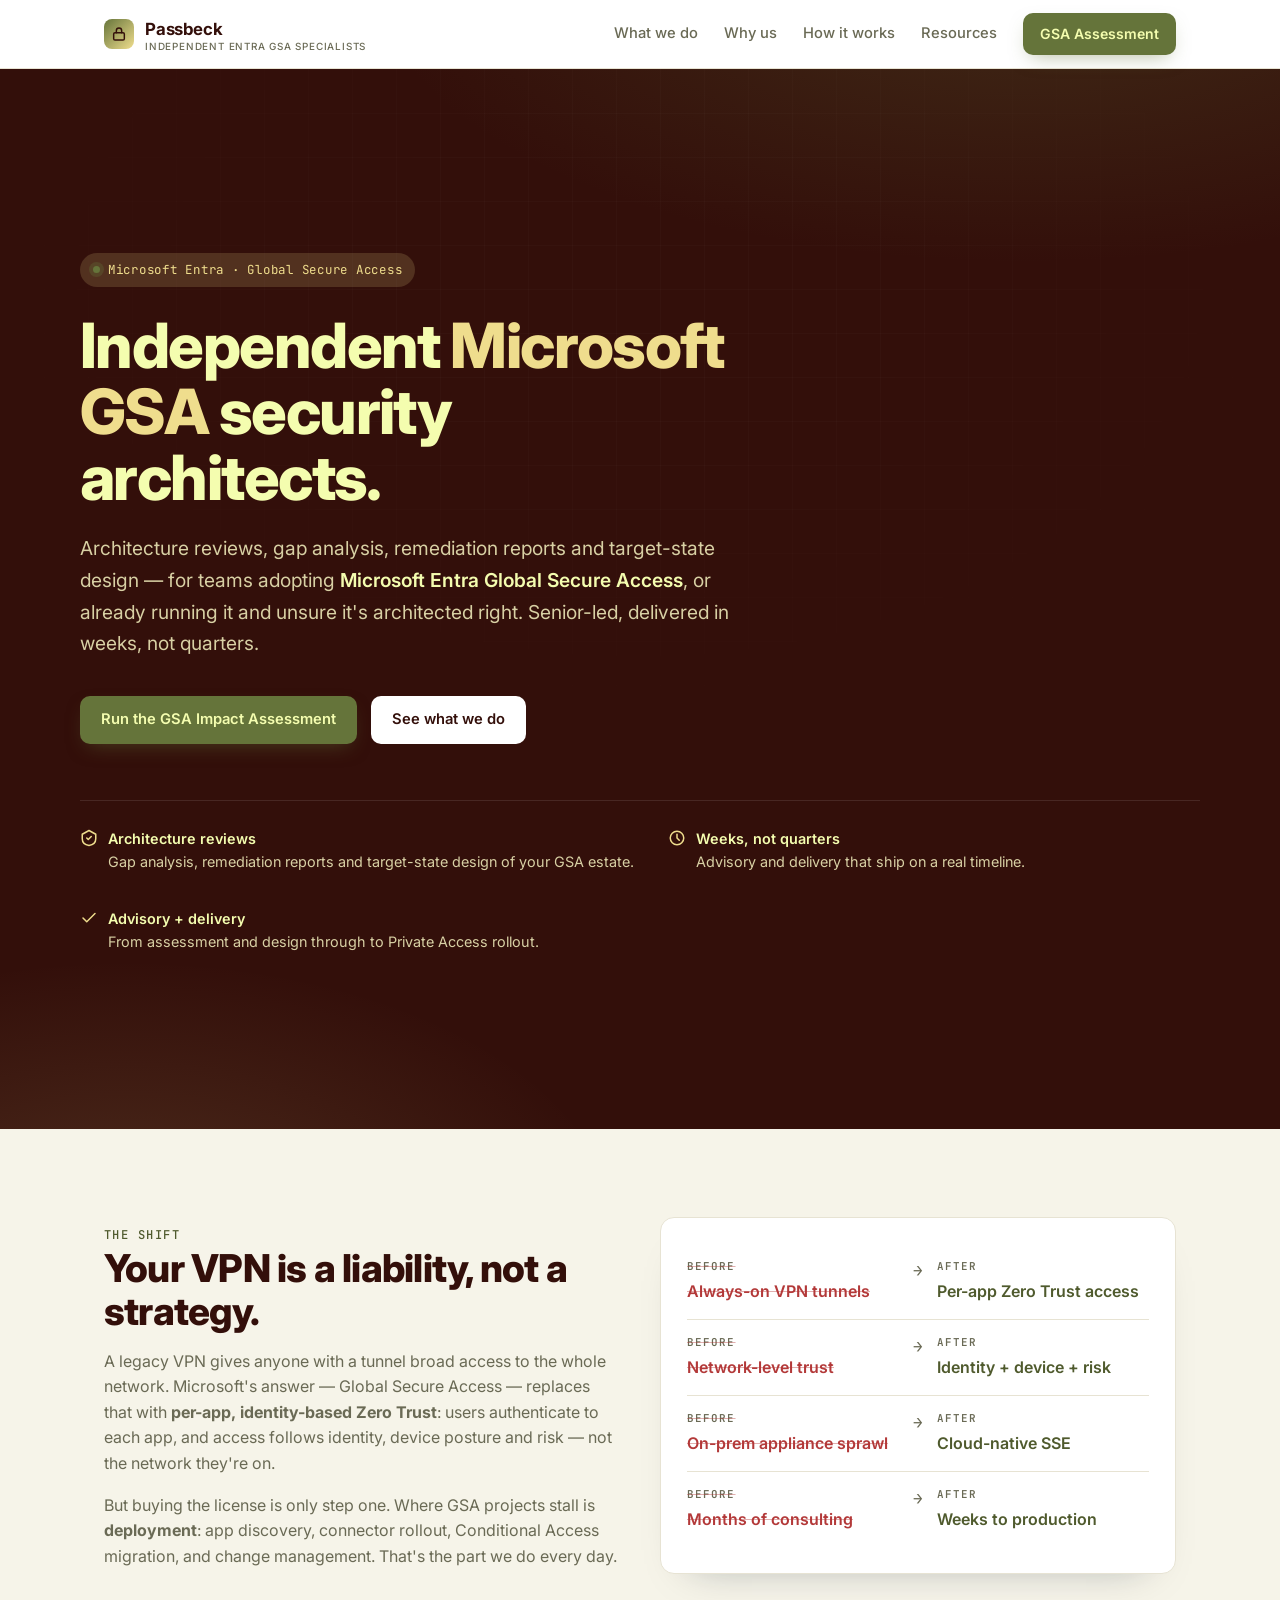
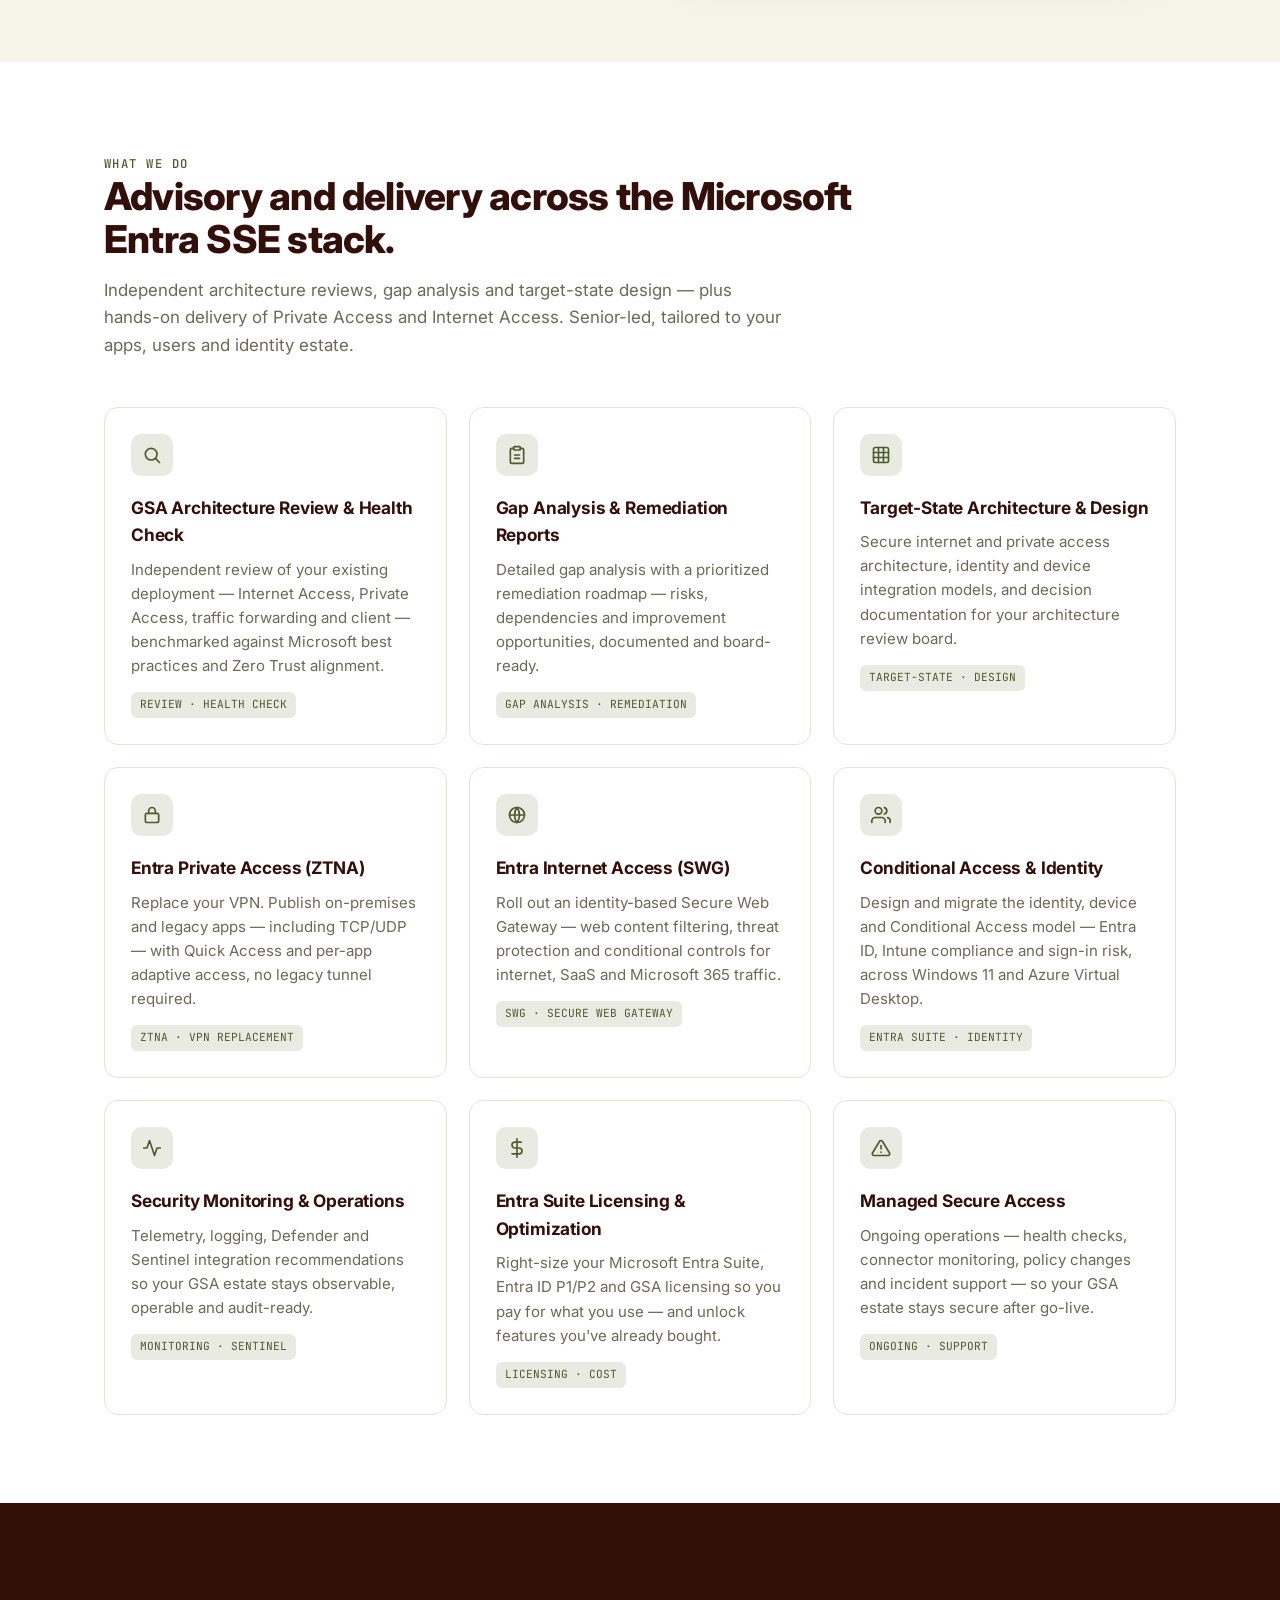
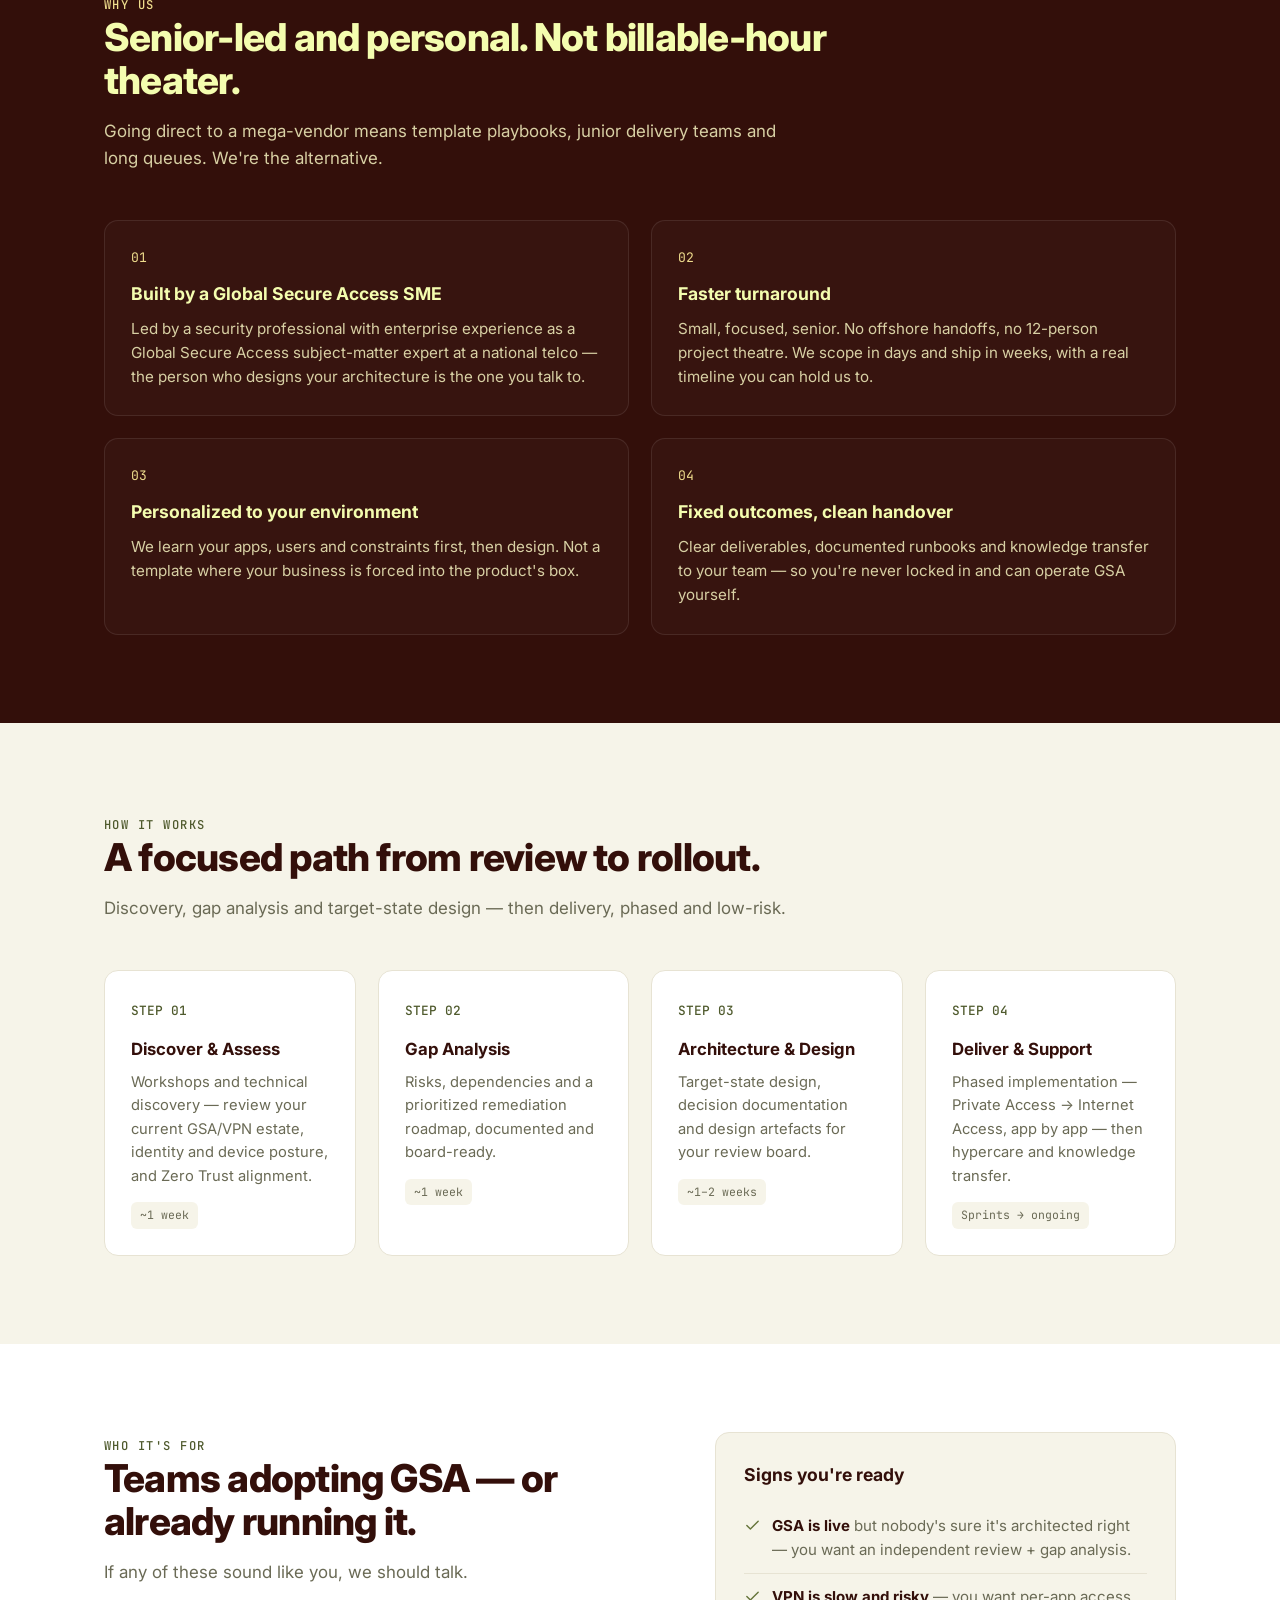
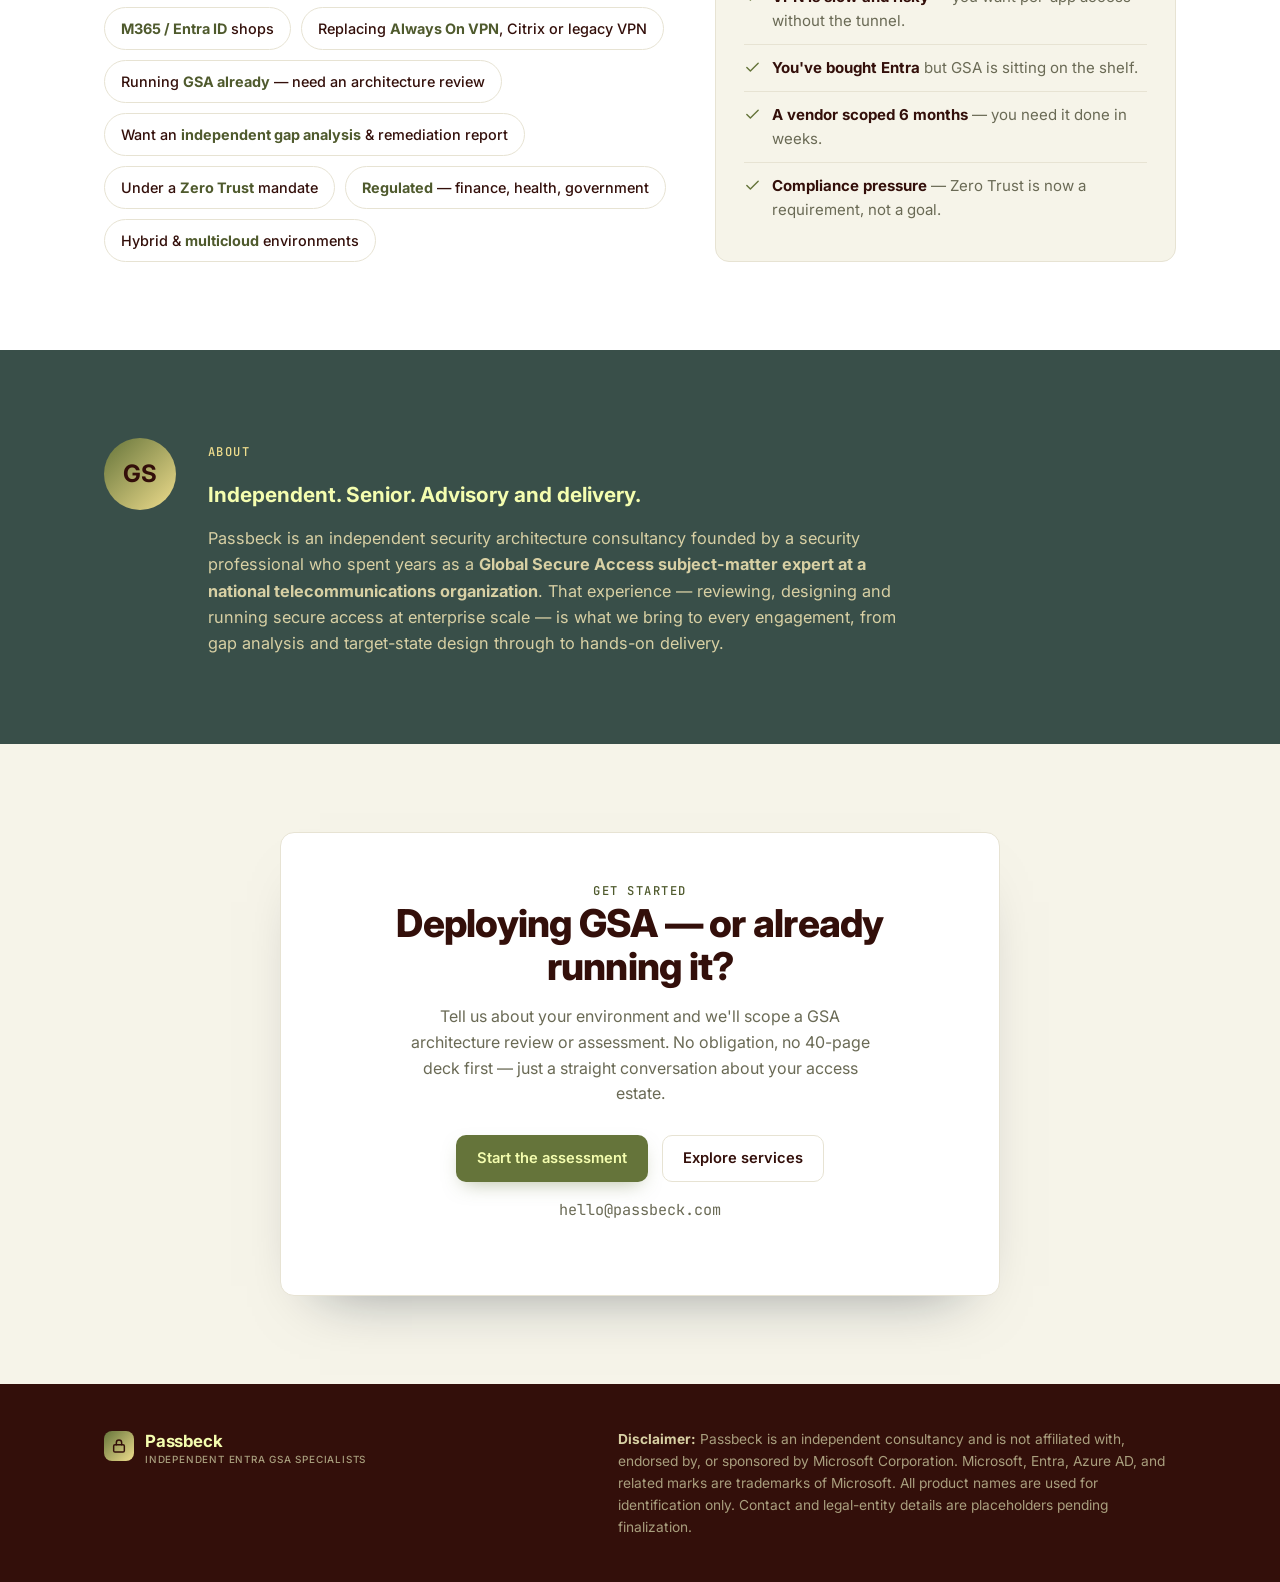
==== index.html @ 4b68f088 "Rebrand: Signpost Security -> Passbeck (passbeck.com)" ====
<!DOCTYPE html>
<html lang="en">
<head>
<meta charset="UTF-8" />
<meta name="viewport" content="width=device-width, initial-scale=1.0" />
<title>Passbeck — Independent Microsoft GSA Architects | Reviews, Gap Analysis &amp; Zero Trust</title>
<meta name="description" content="Independent senior architects for Microsoft Entra Global Secure Access. Architecture reviews, gap analysis, remediation reports and target-state design — plus end-to-end delivery of Private Access and Internet Access." />
<meta property="og:title" content="Passbeck — Microsoft Entra GSA Specialists" />
<meta property="og:description" content="Independent Microsoft GSA security architects — architecture reviews, gap analysis, target-state design and delivery." />
<link rel="preconnect" href="https://fonts.googleapis.com" />
<link rel="preconnect" href="https://fonts.gstatic.com" crossorigin />
<link href="https://fonts.googleapis.com/css2?family=Inter:wght@400;500;600;700;800&family=JetBrains+Mono:wght@400;500&display=swap" rel="stylesheet" />
<link rel="stylesheet" href="assets/style.css" />
</head>
<body>

<header>
  <div class="wrap nav">
    <a class="brand" href="#top" aria-label="Passbeck home">
      <span class="mark" aria-hidden="true">
        <svg viewBox="0 0 24 24" fill="none" stroke="currentColor" stroke-width="2.2" stroke-linecap="round" stroke-linejoin="round"><rect x="4" y="10" width="16" height="11" rx="2"/><path d="M8 10V7a4 4 0 0 1 8 0v3"/></svg>
      </span>
      <span>Passbeck<small>Independent Entra GSA specialists</small></span>
    </a>
    <nav class="nav-links" id="navLinks">
      <a href="#services">What we do</a>
      <a href="#why">Why us</a>
      <a href="#process">How it works</a>
      <a href="resources/">Resources</a>
      <a href="assessment.html" class="btn btn-primary nav-cta">GSA Assessment</a>
    </nav>
    <button class="menu-btn" id="menuBtn" aria-label="Toggle menu">
      <svg viewBox="0 0 24 24" fill="none" stroke="currentColor" stroke-width="2" stroke-linecap="round"><path d="M4 7h16M4 12h16M4 17h16"/></svg>
    </button>
  </div>
</header>

<main id="top">
  <!-- HERO -->
  <section class="hero">
    <div class="grid-bg"></div>
    <div class="wrap hero-inner">
      <span class="eyebrow"><span class="dot"></span> Microsoft Entra · Global Secure Access</span>
      <h1>Independent <span class="accent">Microsoft GSA</span> security architects.</h1>
      <p class="sub">Architecture reviews, gap analysis, remediation reports and target-state design — for teams adopting <strong>Microsoft Entra Global Secure Access</strong>, or already running it and unsure it&apos;s architected right. Senior-led, delivered in weeks, not quarters.</p>
      <div class="hero-cta">
        <a class="btn btn-primary" href="assessment.html">Run the GSA Impact Assessment</a>
        <a class="btn btn-light" href="#services">See what we do</a>
      </div>
      <div class="hero-foot">
        <div class="item">
          <svg viewBox="0 0 24 24" fill="none" stroke="currentColor" stroke-width="2" stroke-linecap="round" stroke-linejoin="round"><path d="M12 2 3 7v6c0 5 3.8 8.2 9 9 5.2-.8 9-4 9-9V7l-9-5z"/><path d="m9 12 2 2 4-4"/></svg>
          <span><b>Architecture reviews</b>Gap analysis, remediation reports and target-state design of your GSA estate.</span>
        </div>
        <div class="item">
          <svg viewBox="0 0 24 24" fill="none" stroke="currentColor" stroke-width="2" stroke-linecap="round" stroke-linejoin="round"><circle cx="12" cy="12" r="9"/><path d="M12 7v5l3 3"/></svg>
          <span><b>Weeks, not quarters</b>Advisory and delivery that ship on a real timeline.</span>
        </div>
        <div class="item">
          <svg viewBox="0 0 24 24" fill="none" stroke="currentColor" stroke-width="2" stroke-linecap="round" stroke-linejoin="round"><path d="M20 6 9 17l-5-5"/></svg>
          <span><b>Advisory + delivery</b>From assessment and design through to Private Access rollout.</span>
        </div>
      </div>
    </div>
  </section>

  <!-- PROBLEM / SHIFT -->
  <section class="problem">
    <div class="wrap grid">
      <div class="copy reveal">
        <span class="kicker">The shift</span>
        <h2>Your VPN is a liability, not a strategy.</h2>
        <p>A legacy VPN gives anyone with a tunnel broad access to the whole network. Microsoft's answer — Global Secure Access — replaces that with <strong>per-app, identity-based Zero Trust</strong>: users authenticate to each app, and access follows identity, device posture and risk — not the network they're on.</p>
        <p>But buying the license is only step one. Where GSA projects stall is <strong>deployment</strong>: app discovery, connector rollout, Conditional Access migration, and change management. That's the part we do every day.</p>
      </div>
      <div class="shift reveal">
        <div class="row">
          <div class="from"><div class="lbl">Before</div>Always-on VPN tunnels</div>
          <div class="arrow">→</div>
          <div class="to"><div class="lbl">After</div>Per-app Zero Trust access</div>
        </div>
        <div class="row">
          <div class="from"><div class="lbl">Before</div>Network-level trust</div>
          <div class="arrow">→</div>
          <div class="to"><div class="lbl">After</div>Identity + device + risk</div>
        </div>
        <div class="row">
          <div class="from"><div class="lbl">Before</div>On-prem appliance sprawl</div>
          <div class="arrow">→</div>
          <div class="to"><div class="lbl">After</div>Cloud-native SSE</div>
        </div>
        <div class="row">
          <div class="from"><div class="lbl">Before</div>Months of consulting</div>
          <div class="arrow">→</div>
          <div class="to"><div class="lbl">After</div>Weeks to production</div>
        </div>
      </div>
    </div>
  </section>

  <!-- SERVICES -->
  <section class="services" id="services">
    <div class="wrap">
      <div class="sec-head reveal">
        <span class="kicker">What we do</span>
        <h2>Advisory and delivery across the Microsoft Entra SSE stack.</h2>
        <p class="lede">Independent architecture reviews, gap analysis and target-state design — plus hands-on delivery of Private Access and Internet Access. Senior-led, tailored to your apps, users and identity estate.</p>
      </div>
      <div class="cards">
        <div class="card reveal">
          <div class="icon"><svg viewBox="0 0 24 24" fill="none" stroke="currentColor" stroke-width="2" stroke-linecap="round" stroke-linejoin="round"><circle cx="11" cy="11" r="7"/><path d="m21 21-4.3-4.3"/></svg></div>
          <h3>GSA Architecture Review &amp; Health Check</h3>
          <p>Independent review of your existing deployment — Internet Access, Private Access, traffic forwarding and client — benchmarked against Microsoft best practices and Zero Trust alignment.</p>
          <span class="tag">REVIEW · HEALTH CHECK</span>
        </div>
        <div class="card reveal">
          <div class="icon"><svg viewBox="0 0 24 24" fill="none" stroke="currentColor" stroke-width="2" stroke-linecap="round" stroke-linejoin="round"><rect x="8" y="2" width="8" height="4" rx="1"/><path d="M16 4h2a2 2 0 0 1 2 2v14a2 2 0 0 1-2 2H6a2 2 0 0 1-2-2V6a2 2 0 0 1 2-2h2"/><path d="M9 12h6M9 16h6"/></svg></div>
          <h3>Gap Analysis &amp; Remediation Reports</h3>
          <p>Detailed gap analysis with a prioritized remediation roadmap — risks, dependencies and improvement opportunities, documented and board-ready.</p>
          <span class="tag">GAP ANALYSIS · REMEDIATION</span>
        </div>
        <div class="card reveal">
          <div class="icon"><svg viewBox="0 0 24 24" fill="none" stroke="currentColor" stroke-width="2" stroke-linecap="round" stroke-linejoin="round"><rect x="3" y="3" width="18" height="18" rx="2"/><path d="M3 9h18M3 15h18M9 3v18M15 3v18"/></svg></div>
          <h3>Target-State Architecture &amp; Design</h3>
          <p>Secure internet and private access architecture, identity and device integration models, and decision documentation for your architecture review board.</p>
          <span class="tag">TARGET-STATE · DESIGN</span>
        </div>
        <div class="card reveal">
          <div class="icon"><svg viewBox="0 0 24 24" fill="none" stroke="currentColor" stroke-width="2" stroke-linecap="round" stroke-linejoin="round"><rect x="4" y="10" width="16" height="11" rx="2"/><path d="M8 10V7a4 4 0 0 1 8 0v3"/></svg></div>
          <h3>Entra Private Access (ZTNA)</h3>
          <p>Replace your VPN. Publish on-premises and legacy apps — including TCP/UDP — with Quick Access and per-app adaptive access, no legacy tunnel required.</p>
          <span class="tag">ZTNA · VPN REPLACEMENT</span>
        </div>
        <div class="card reveal">
          <div class="icon"><svg viewBox="0 0 24 24" fill="none" stroke="currentColor" stroke-width="2" stroke-linecap="round" stroke-linejoin="round"><circle cx="12" cy="12" r="9"/><path d="M3 12h18M12 3a15 15 0 0 1 0 18M12 3a15 15 0 0 0 0 18"/></svg></div>
          <h3>Entra Internet Access (SWG)</h3>
          <p>Roll out an identity-based Secure Web Gateway — web content filtering, threat protection and conditional controls for internet, SaaS and Microsoft 365 traffic.</p>
          <span class="tag">SWG · SECURE WEB GATEWAY</span>
        </div>
        <div class="card reveal">
          <div class="icon"><svg viewBox="0 0 24 24" fill="none" stroke="currentColor" stroke-width="2" stroke-linecap="round" stroke-linejoin="round"><path d="M17 21v-2a4 4 0 0 0-4-4H5a4 4 0 0 0-4 4v2"/><circle cx="9" cy="7" r="4"/><path d="M23 21v-2a4 4 0 0 0-3-3.87M16 3.13a4 4 0 0 1 0 7.75"/></svg></div>
          <h3>Conditional Access &amp; Identity</h3>
          <p>Design and migrate the identity, device and Conditional Access model — Entra ID, Intune compliance and sign-in risk, across Windows 11 and Azure Virtual Desktop.</p>
          <span class="tag">ENTRA SUITE · IDENTITY</span>
        </div>
        <div class="card reveal">
          <div class="icon"><svg viewBox="0 0 24 24" fill="none" stroke="currentColor" stroke-width="2" stroke-linecap="round" stroke-linejoin="round"><path d="M22 12h-4l-3 9L9 3l-3 9H2"/></svg></div>
          <h3>Security Monitoring &amp; Operations</h3>
          <p>Telemetry, logging, Defender and Sentinel integration recommendations so your GSA estate stays observable, operable and audit-ready.</p>
          <span class="tag">MONITORING · SENTINEL</span>
        </div>
        <div class="card reveal">
          <div class="icon"><svg viewBox="0 0 24 24" fill="none" stroke="currentColor" stroke-width="2" stroke-linecap="round" stroke-linejoin="round"><path d="M12 1v22M17 5H9.5a3.5 3.5 0 0 0 0 7h5a3.5 3.5 0 0 1 0 7H6"/></svg></div>
          <h3>Entra Suite Licensing &amp; Optimization</h3>
          <p>Right-size your Microsoft Entra Suite, Entra ID P1/P2 and GSA licensing so you pay for what you use — and unlock features you've already bought.</p>
          <span class="tag">LICENSING · COST</span>
        </div>
        <div class="card reveal">
          <div class="icon"><svg viewBox="0 0 24 24" fill="none" stroke="currentColor" stroke-width="2" stroke-linecap="round" stroke-linejoin="round"><path d="M10.3 3.9 1.8 18a2 2 0 0 0 1.7 3h17a2 2 0 0 0 1.7-3L13.7 3.9a2 2 0 0 0-3.4 0z"/><path d="M12 9v4M12 17h.01"/></svg></div>
          <h3>Managed Secure Access</h3>
          <p>Ongoing operations — health checks, connector monitoring, policy changes and incident support — so your GSA estate stays secure after go-live.</p>
          <span class="tag">ONGOING · SUPPORT</span>
        </div>
      </div>
    </div>
  </section>

  <!-- WHY US -->
  <section class="why" id="why">
    <div class="wrap">
      <div class="sec-head reveal">
        <span class="kicker">Why us</span>
        <h2>Senior-led and personal. Not billable-hour theater.</h2>
        <p class="lede">Going direct to a mega-vendor means template playbooks, junior delivery teams and long queues. We're the alternative.</p>
      </div>
      <div class="grid">
        <div class="why-item reveal">
          <div class="num">01</div>
          <h3>Built by a Global Secure Access SME</h3>
          <p>Led by a security professional with enterprise experience as a Global Secure Access subject-matter expert at a national telco — the person who designs your architecture is the one you talk to.</p>
        </div>
        <div class="why-item reveal">
          <div class="num">02</div>
          <h3>Faster turnaround</h3>
          <p>Small, focused, senior. No offshore handoffs, no 12-person project theatre. We scope in days and ship in weeks, with a real timeline you can hold us to.</p>
        </div>
        <div class="why-item reveal">
          <div class="num">03</div>
          <h3>Personalized to your environment</h3>
          <p>We learn your apps, users and constraints first, then design. Not a template where your business is forced into the product's box.</p>
        </div>
        <div class="why-item reveal">
          <div class="num">04</div>
          <h3>Fixed outcomes, clean handover</h3>
          <p>Clear deliverables, documented runbooks and knowledge transfer to your team — so you're never locked in and can operate GSA yourself.</p>
        </div>
      </div>
    </div>
  </section>

  <!-- PROCESS -->
  <section class="process" id="process">
    <div class="wrap">
      <div class="sec-head reveal">
        <span class="kicker">How it works</span>
        <h2>A focused path from review to rollout.</h2>
        <p class="lede">Discovery, gap analysis and target-state design — then delivery, phased and low-risk.</p>
      </div>
      <div class="steps">
        <div class="step reveal">
          <span class="n">STEP 01</span>
          <h3>Discover &amp; Assess</h3>
          <p>Workshops and technical discovery — review your current GSA/VPN estate, identity and device posture, and Zero Trust alignment.</p>
          <span class="time">~1 week</span>
        </div>
        <div class="step reveal">
          <span class="n">STEP 02</span>
          <h3>Gap Analysis</h3>
          <p>Risks, dependencies and a prioritized remediation roadmap, documented and board-ready.</p>
          <span class="time">~1 week</span>
        </div>
        <div class="step reveal">
          <span class="n">STEP 03</span>
          <h3>Architecture &amp; Design</h3>
          <p>Target-state design, decision documentation and design artefacts for your review board.</p>
          <span class="time">~1–2 weeks</span>
        </div>
        <div class="step reveal">
          <span class="n">STEP 04</span>
          <h3>Deliver &amp; Support</h3>
          <p>Phased implementation — Private Access → Internet Access, app by app — then hypercare and knowledge transfer.</p>
          <span class="time">Sprints → ongoing</span>
        </div>
      </div>
    </div>
  </section>

  <!-- AUDIENCE -->
  <section class="audience">
    <div class="wrap grid">
      <div class="reveal">
        <span class="kicker">Who it's for</span>
        <h2>Teams adopting GSA — or already running it.</h2>
        <p class="lede">If any of these sound like you, we should talk.</p>
        <div class="chips">
          <span class="chip"><b>M365 / Entra ID</b> shops</span>
          <span class="chip">Replacing <b>Always On VPN</b>, Citrix or legacy VPN</span>
          <span class="chip">Running <b>GSA already</b> — need an architecture review</span>
          <span class="chip">Want an <b>independent gap analysis</b> &amp; remediation report</span>
          <span class="chip">Under a <b>Zero Trust</b> mandate</span>
          <span class="chip"><b>Regulated</b> — finance, health, government</span>
          <span class="chip">Hybrid &amp; <b>multicloud</b> environments</span>
        </div>
      </div>
      <aside class="aside reveal">
        <h3>Signs you're ready</h3>
        <ul>
          <li><svg viewBox="0 0 24 24" fill="none" stroke="currentColor" stroke-width="2" stroke-linecap="round" stroke-linejoin="round"><path d="M20 6 9 17l-5-5"/></svg><span><b>GSA is live</b> but nobody&apos;s sure it&apos;s architected right — you want an independent review + gap analysis.</span></li>
          <li><svg viewBox="0 0 24 24" fill="none" stroke="currentColor" stroke-width="2" stroke-linecap="round" stroke-linejoin="round"><path d="M20 6 9 17l-5-5"/></svg><span><b>VPN is slow and risky</b> — you want per-app access without the tunnel.</span></li>
          <li><svg viewBox="0 0 24 24" fill="none" stroke="currentColor" stroke-width="2" stroke-linecap="round" stroke-linejoin="round"><path d="M20 6 9 17l-5-5"/></svg><span><b>You've bought Entra</b> but GSA is sitting on the shelf.</span></li>
          <li><svg viewBox="0 0 24 24" fill="none" stroke="currentColor" stroke-width="2" stroke-linecap="round" stroke-linejoin="round"><path d="M20 6 9 17l-5-5"/></svg><span><b>A vendor scoped 6 months</b> — you need it done in weeks.</span></li>
          <li><svg viewBox="0 0 24 24" fill="none" stroke="currentColor" stroke-width="2" stroke-linecap="round" stroke-linejoin="round"><path d="M20 6 9 17l-5-5"/></svg><span><b>Compliance pressure</b> — Zero Trust is now a requirement, not a goal.</span></li>
        </ul>
      </aside>
    </div>
  </section>

  <!-- ABOUT -->
  <section class="about">
    <div class="wrap about-inner">
      <div class="avatar" aria-hidden="true">GS</div>
      <div class="reveal">
        <span class="kicker">About</span>
        <p class="name">Independent. Senior. Advisory and delivery.</p>
        <p>Passbeck is an independent security architecture consultancy founded by a security professional who spent years as a <strong>Global Secure Access subject-matter expert at a national telecommunications organization</strong>. That experience — reviewing, designing and running secure access at enterprise scale — is what we bring to every engagement, from gap analysis and target-state design through to hands-on delivery.</p>
      </div>
    </div>
  </section>

  <!-- CONTACT -->
  <section class="contact" id="contact">
    <div class="wrap">
      <div class="box reveal">
        <span class="kicker">Get started</span>
        <h2>Deploying GSA — or already running it?</h2>
        <p>Tell us about your environment and we'll scope a GSA architecture review or assessment. No obligation, no 40-page deck first — just a straight conversation about your access estate.</p>
        <div class="actions">
          <a class="btn btn-primary" href="assessment.html">Start the assessment</a>
          <a class="btn btn-ghost" href="#services">Explore services</a>
        </div>
        <p class="email">hello@passbeck.com</p>
      </div>
    </div>
  </section>
</main>

<footer>
  <div class="wrap foot">
    <a class="brand" href="#top">
      <span class="mark" aria-hidden="true">
        <svg viewBox="0 0 24 24" fill="none" stroke="currentColor" stroke-width="2.2" stroke-linecap="round" stroke-linejoin="round"><rect x="4" y="10" width="16" height="11" rx="2"/><path d="M8 10V7a4 4 0 0 1 8 0v3"/></svg>
      </span>
      <span>Passbeck<small>Independent Entra GSA specialists</small></span>
    </a>
    <p class="disc"><strong>Disclaimer:</strong> Passbeck is an independent consultancy and is not affiliated with, endorsed by, or sponsored by Microsoft Corporation. Microsoft, Entra, Azure AD, and related marks are trademarks of Microsoft. All product names are used for identification only. Contact and legal-entity details are placeholders pending finalization.</p>
  </div>
</footer>

<script src="assets/site.js"></script>
</body>
</html>
---- assets/style.css ----
:root {
  --ink: #330F0A;
  --ink-soft: #6A6A55;
  --navy: #330F0A;
  --navy-2: #394F49;
  --accent: #65743A;
  --accent-strong: #4F5A2D;
  --accent-soft: rgba(101, 116, 58, 0.14);
  --sky: #EFDD8D;
  --sky-soft: rgba(239, 221, 141, 0.16);
  --line: #E7E3D3;
  --surface: #F6F4E9;
  --white: #ffffff;
  --danger: #b33939;
  --radius: 14px;
  --maxw: 1120px;
  --font: "Inter", -apple-system, BlinkMacSystemFont, "Segoe UI", Roboto, Helvetica, Arial, sans-serif;
  --mono: "JetBrains Mono", ui-monospace, SFMono-Regular, Menlo, monospace;
}
* { box-sizing: border-box; margin: 0; padding: 0; }
html { scroll-behavior: smooth; }
body {
  font-family: var(--font);
  color: var(--ink);
  background: var(--white);
  line-height: 1.6;
  -webkit-font-smoothing: antialiased;
  text-rendering: optimizeLegibility;
}
a { color: inherit; text-decoration: none; }
.wrap { max-width: var(--maxw); margin: 0 auto; padding: 0 24px; }
.mono { font-family: var(--mono); }

/* ---------- Nav ---------- */
header {
  position: sticky; top: 0; z-index: 50;
  background: rgba(255,255,255,0.86);
  backdrop-filter: saturate(180%) blur(12px);
  border-bottom: 1px solid var(--line);
}
.nav { display: flex; align-items: center; justify-content: space-between; height: 68px; }
.brand { display: flex; align-items: center; gap: 11px; font-weight: 700; font-size: 1.05rem; letter-spacing: -0.01em; }
.brand .mark {
  width: 30px; height: 30px; border-radius: 8px; flex: 0 0 auto;
  background: linear-gradient(135deg, var(--accent), var(--sky));
  display: grid; place-items: center; color: #330F0A;
}
.brand .mark svg { width: 16px; height: 16px; }
.brand small { display: block; font-weight: 500; font-size: 0.62rem; letter-spacing: 0.08em; text-transform: uppercase; color: var(--ink-soft); line-height: 1; }
.nav-links { display: flex; align-items: center; gap: 26px; font-size: 0.92rem; font-weight: 500; color: var(--ink-soft); }
.nav-links a { transition: color .15s; }
.nav-links a:hover { color: var(--ink); }
.nav-links a.active { color: var(--ink); }
.btn {
  display: inline-flex; align-items: center; gap: 8px;
  font-family: var(--font); font-weight: 600; font-size: 0.92rem;
  padding: 11px 20px; border-radius: 10px; border: 1px solid transparent;
  cursor: pointer; transition: transform .12s, background .15s, box-shadow .15s;
  white-space: nowrap;
}
.btn:active { transform: translateY(1px); }
.btn-primary { background: var(--accent); color: #F4FDAF; box-shadow: 0 8px 20px -8px rgba(101,116,58,0.5); }
.btn-primary:hover { background: var(--accent-strong); }
.btn-ghost { border-color: var(--line); color: var(--ink); background: var(--white); }
.btn-ghost:hover { border-color: #CEC8B2; background: var(--surface); }
.btn-light { background: #fff; color: var(--ink); }
.btn-light:hover { background: #F0EDE0; }
.btn:disabled { opacity: 0.5; cursor: not-allowed; box-shadow: none; }
.nav-cta { padding: 9px 16px; font-size: 0.88rem; }
.menu-btn { display: none; background: none; border: 1px solid var(--line); border-radius: 8px; width: 40px; height: 40px; cursor: pointer; }
.menu-btn svg { width: 20px; height: 20px; }

/* ---------- Hero ---------- */
.hero {
  background: radial-gradient(1100px 500px at 80% -10%, rgba(101,116,58,0.28), transparent 60%),
              radial-gradient(900px 500px at 10% 110%, rgba(239,221,141,0.14), transparent 55%),
              var(--navy);
  color: #F4FDAF; position: relative; overflow: hidden;
}
.hero .grid-bg {
  position: absolute; inset: 0; pointer-events: none; opacity: 0.5;
  background-image: linear-gradient(rgba(255,255,255,0.035) 1px, transparent 1px),
                    linear-gradient(90deg, rgba(255,255,255,0.035) 1px, transparent 1px);
  background-size: 44px 44px;
  -webkit-mask-image: radial-gradient(900px 600px at 50% 20%, #000 30%, transparent 75%);
          mask-image: radial-gradient(900px 600px at 50% 20%, #000 30%, transparent 75%);
}
.hero-inner { position: relative; padding: 96px 0 88px; }
.eyebrow {
  display: inline-flex; align-items: center; gap: 8px;
  font-family: var(--mono); font-size: 0.78rem; letter-spacing: 0.06em;
  color: var(--sky); background: var(--sky-soft);
  padding: 7px 13px; border-radius: 999px; margin-bottom: 26px;
}
.page-hero .eyebrow { color: var(--accent); background: var(--accent-soft); }
.eyebrow .dot { width: 7px; height: 7px; border-radius: 50%; background: var(--accent); box-shadow: 0 0 0 4px rgba(101,116,58,0.3); }
.hero h1 {
  font-size: clamp(2.3rem, 5.2vw, 3.9rem); line-height: 1.06; letter-spacing: -0.025em;
  font-weight: 800; max-width: 16ch;
}
.hero h1 .accent { color: var(--sky); }
.hero .sub {
  margin-top: 22px; font-size: clamp(1.02rem, 2vw, 1.2rem); color: #D8D0A4;
  max-width: 58ch; line-height: 1.65;
}
.hero .sub strong { color: #F4FDAF; font-weight: 600; }
.hero-cta { display: flex; gap: 14px; margin-top: 36px; flex-wrap: wrap; }
.hero-foot {
  margin-top: 56px; display: flex; gap: 34px; flex-wrap: wrap;
  padding-top: 26px; border-top: 1px solid rgba(255,255,255,0.1);
}
.hero-foot .item { display: flex; gap: 10px; align-items: flex-start; color: #D8D0A4; font-size: 0.9rem; }
.hero-foot .item svg { width: 18px; height: 18px; flex: 0 0 auto; color: var(--sky); margin-top: 2px; }
.hero-foot .item b { display: block; color: #F4FDAF; font-weight: 600; }

/* ---------- Sections ---------- */
section { padding: 88px 0; }
.kicker {
  font-family: var(--mono); font-size: 0.76rem; letter-spacing: 0.12em;
  text-transform: uppercase; color: var(--accent-strong); font-weight: 500; margin-bottom: 14px;
}
h2 { font-size: clamp(1.7rem, 3.4vw, 2.4rem); letter-spacing: -0.02em; line-height: 1.12; font-weight: 800; }
.lede { color: var(--ink-soft); font-size: 1.06rem; margin-top: 16px; max-width: 62ch; }
.sec-head { max-width: 780px; margin-bottom: 48px; }

/* Problem */
.problem { background: var(--surface); }
.problem .grid { display: grid; grid-template-columns: 1fr 1fr; gap: 40px; align-items: center; }
.problem .copy h2 { max-width: 18ch; }
.problem .copy p { color: var(--ink-soft); margin-top: 16px; }
.shift {
  background: var(--white); border: 1px solid var(--line); border-radius: var(--radius);
  padding: 26px; box-shadow: 0 20px 40px -30px rgba(8,22,41,0.35);
}
.shift .row { display: flex; gap: 14px; padding: 14px 0; border-bottom: 1px solid var(--line); }
.shift .row:last-child { border-bottom: 0; }
.shift .from, .shift .to { flex: 1; }
.shift .lbl { font-family: var(--mono); font-size: 0.68rem; letter-spacing: 0.1em; text-transform: uppercase; color: var(--ink-soft); margin-bottom: 4px; }
.shift .from { color: #b33939; font-weight: 600; text-decoration: line-through; text-decoration-color: rgba(179,57,57,0.4); }
.shift .to { color: var(--accent-strong); font-weight: 600; }
.shift .arrow { color: var(--ink-soft); font-family: var(--mono); }

/* Services */
.services { background: var(--white); }
.cards { display: grid; grid-template-columns: repeat(3, 1fr); gap: 22px; }
.card {
  border: 1px solid var(--line); border-radius: var(--radius); padding: 26px;
  background: var(--white); transition: transform .15s, box-shadow .15s, border-color .15s;
}
.card:hover { transform: translateY(-3px); box-shadow: 0 22px 44px -28px rgba(8,22,41,0.4); border-color: #D9D3BF; }
.card .icon {
  width: 42px; height: 42px; border-radius: 10px; display: grid; place-items: center;
  background: var(--accent-soft); color: var(--accent-strong); margin-bottom: 18px;
}
.card .icon svg { width: 20px; height: 20px; }
.card h3 { font-size: 1.08rem; letter-spacing: -0.01em; margin-bottom: 9px; }
.card p { color: var(--ink-soft); font-size: 0.94rem; }
.card .tag { display: inline-block; margin-top: 14px; font-family: var(--mono); font-size: 0.7rem; color: var(--accent-strong); background: var(--accent-soft); padding: 4px 9px; border-radius: 6px; }

/* Why us */
.why { background: var(--navy); color: #F4FDAF; }
.why .kicker { color: var(--sky); }
.why .lede { color: #D8D0A4; }
.why .grid { display: grid; grid-template-columns: repeat(2, 1fr); gap: 22px; margin-top: 8px; }
.why-item {
  border: 1px solid rgba(255,255,255,0.09); border-radius: var(--radius); padding: 26px;
  background: rgba(255,255,255,0.025);
}
.why-item .num { font-family: var(--mono); color: var(--sky); font-size: 0.82rem; margin-bottom: 12px; }
.why-item h3 { font-size: 1.1rem; margin-bottom: 8px; color: #F4FDAF; }
.why-item p { color: #D8D0A4; font-size: 0.95rem; }

/* Process */
.process { background: var(--surface); }
.steps { display: grid; grid-template-columns: repeat(4, 1fr); gap: 22px; counter-reset: step; }
.step { position: relative; background: var(--white); border: 1px solid var(--line); border-radius: var(--radius); padding: 26px; }
.step .n {
  font-family: var(--mono); font-weight: 500; color: var(--accent-strong);
  font-size: 0.8rem; display: inline-block; margin-bottom: 14px;
}
.step h3 { font-size: 1.05rem; margin-bottom: 8px; }
.step p { color: var(--ink-soft); font-size: 0.92rem; }
.step .time { display: inline-block; margin-top: 14px; font-family: var(--mono); font-size: 0.72rem; color: var(--ink-soft); background: var(--surface); padding: 4px 9px; border-radius: 6px; }

/* Audience */
.audience { background: var(--white); }
.audience .grid { display: grid; grid-template-columns: 1.1fr 0.9fr; gap: 48px; align-items: start; }
.chips { display: flex; flex-wrap: wrap; gap: 10px; margin-top: 20px; }
.chip {
  border: 1px solid var(--line); border-radius: 999px; padding: 9px 16px;
  font-size: 0.9rem; font-weight: 500; color: var(--ink); background: var(--white);
}
.chip b { color: var(--accent-strong); }
.aside { background: var(--surface); border: 1px solid var(--line); border-radius: var(--radius); padding: 28px; }
.aside h3 { font-size: 1.1rem; margin-bottom: 14px; }
.aside ul { list-style: none; }
.aside li { display: flex; gap: 11px; padding: 11px 0; border-bottom: 1px solid var(--line); font-size: 0.94rem; color: var(--ink-soft); }
.aside li:last-child { border-bottom: 0; }
.aside li svg { width: 17px; height: 17px; color: var(--accent); flex: 0 0 auto; margin-top: 3px; }
.aside li b { color: var(--ink); }

/* About */
.about { background: var(--navy-2); color: #F4FDAF; }
.about .kicker { color: var(--sky); }
.about-inner { display: grid; grid-template-columns: auto 1fr; gap: 32px; align-items: start; }
.avatar {
  width: 72px; height: 72px; border-radius: 50%; flex: 0 0 auto;
  background: linear-gradient(135deg, var(--accent), var(--sky));
  display: grid; place-items: center; font-weight: 700; font-size: 1.5rem; color: #330F0A;
}
.about p { color: #D8D0A4; margin-top: 14px; max-width: 70ch; font-size: 1.02rem; }
.about .name { font-size: 1.3rem; font-weight: 700; color: #F4FDAF; }

/* Contact */
.contact { background: var(--surface); }
.contact .box {
  background: var(--white); border: 1px solid var(--line); border-radius: var(--radius);
  padding: 44px; text-align: center; max-width: 720px; margin: 0 auto;
  box-shadow: 0 30px 60px -40px rgba(8,22,41,0.5);
}
.contact .box h2 { max-width: 20ch; margin: 0 auto; }
.contact .box p { color: var(--ink-soft); margin: 16px auto 28px; max-width: 46ch; }
.contact .actions { display: flex; gap: 14px; justify-content: center; flex-wrap: wrap; }
.contact .email { font-family: var(--mono); font-size: 0.95rem; color: var(--ink); margin-top: 20px; }

/* Footer */
footer { background: var(--navy); color: #A99F7E; padding: 44px 0; font-size: 0.86rem; }
.foot { display: flex; flex-wrap: wrap; gap: 20px; justify-content: space-between; align-items: flex-start; }
.foot .brand { color: #F4FDAF; }
.foot .brand small { color: #A99F7E; }
.foot .disc { max-width: 62ch; line-height: 1.6; }
.foot .disc strong { color: #D8D0A4; }

.reveal { opacity: 0; transform: translateY(18px); transition: opacity .6s ease, transform .6s ease; }
.reveal.visible { opacity: 1; transform: none; }

/* ============ ASSESSMENT WIZARD ============ */
.page-hero { padding: 64px 0 40px; }
.page-hero h1 { font-size: clamp(1.9rem, 4vw, 2.9rem); letter-spacing: -0.02em; line-height: 1.1; font-weight: 800; max-width: 24ch; }
.page-hero .sub { margin-top: 18px; color: var(--ink-soft); font-size: 1.05rem; max-width: 62ch; }

.wizard { background: var(--surface); padding: 0 0 96px; }
.wizard-card {
  background: var(--white); border: 1px solid var(--line); border-radius: 18px;
  overflow: hidden; box-shadow: 0 30px 70px -45px rgba(8,22,41,0.5);
}
.wiz-progress {
  display: flex; gap: 4px; padding: 18px 28px; border-bottom: 1px solid var(--line);
  align-items: center; background: var(--white);
}
.wiz-progress .step {
  flex: 1; display: flex; align-items: center; gap: 10px;
  font-family: var(--mono); font-size: 0.74rem; letter-spacing: 0.02em;
  color: var(--ink-soft); padding: 0; background: none; border: none;
}
.wiz-progress .step .dot {
  width: 26px; height: 26px; border-radius: 50%; flex: 0 0 auto;
  display: grid; place-items: center; font-weight: 600; font-size: 0.72rem;
  background: var(--surface); border: 1px solid var(--line); color: var(--ink-soft);
  transition: all .2s;
}
.wiz-progress .step.done .dot { background: var(--accent); border-color: var(--accent); color: #F4FDAF; }
.wiz-progress .step.current .dot { background: var(--accent-soft); border-color: var(--accent); color: var(--accent-strong); }
.wiz-progress .step.current { color: var(--ink); font-weight: 600; }
.wiz-progress .bar { flex: 0 0 22px; height: 1px; background: var(--line); }
.wiz-progress .step:last-child .bar { display: none; }

.wiz-body { padding: 36px 32px 32px; min-height: 380px; }
.wiz-step { display: none; }
.wiz-step.active { display: block; animation: fadeIn .3s ease; }
@keyframes fadeIn { from { opacity: 0; transform: translateY(8px); } to { opacity: 1; transform: none; } }
.wiz-step h3 { font-size: 1.45rem; letter-spacing: -0.015em; margin-bottom: 8px; }
.wiz-step .hint { color: var(--ink-soft); font-size: 0.98rem; margin-bottom: 26px; max-width: 56ch; }

.option-grid { display: grid; grid-template-columns: repeat(2, 1fr); gap: 12px; }
.option-grid.three { grid-template-columns: repeat(3, 1fr); }
.option {
  display: flex; align-items: center; gap: 12px; text-align: left;
  border: 1px solid var(--line); border-radius: 12px; padding: 15px 16px;
  background: var(--white); cursor: pointer; font-family: var(--font);
  font-size: 0.95rem; font-weight: 500; color: var(--ink);
  transition: border-color .15s, background .15s, box-shadow .15s;
}
.option:hover { border-color: #CEC8B2; background: var(--surface); }
.option .box {
  width: 20px; height: 20px; border-radius: 6px; flex: 0 0 auto;
  border: 2px solid #CEC8B2; display: grid; place-items: center; transition: all .15s;
}
.option .box svg { width: 12px; height: 12px; color: #F4FDAF; opacity: 0; }
.option.selected { border-color: var(--accent); background: var(--accent-soft); box-shadow: 0 0 0 3px rgba(101,116,58,0.14); }
.option.selected .box { background: var(--accent); border-color: var(--accent); }
.option.selected .box svg { opacity: 1; }
.option .swatch { width: 12px; height: 12px; border-radius: 4px; flex: 0 0 auto; }
.option .opt-meta { display: block; font-size: 0.78rem; color: var(--ink-soft); font-weight: 400; margin-top: 2px; }

.wiz-nav { display: flex; justify-content: space-between; gap: 12px; padding: 18px 32px; border-top: 1px solid var(--line); background: var(--white); }
.wiz-nav .spacer { flex: 1; }

/* Before/after diagram */
.before-after { display: grid; grid-template-columns: 1fr 1fr; gap: 20px; }
.ba-panel {
  border: 1px solid var(--line); border-radius: var(--radius); overflow: hidden;
  background: var(--white);
}
.ba-panel .ba-head {
  display: flex; align-items: center; gap: 10px; padding: 14px 18px;
  font-family: var(--mono); font-size: 0.74rem; letter-spacing: 0.08em; text-transform: uppercase;
  border-bottom: 1px solid var(--line); background: var(--surface);
}
.ba-panel .ba-head .tagdot { width: 9px; height: 9px; border-radius: 50%; }
.ba-panel.before .ba-head { color: var(--ink-soft); }
.ba-panel.after { border-color: rgba(239,221,141,0.5); }
.ba-panel.after .ba-head { color: #6B5A1E; background: var(--sky-soft); }
.ba-panel .ba-body { padding: 10px 8px 6px; }
.ba-panel .ba-note { padding: 10px 18px 16px; font-size: 0.84rem; color: var(--ink-soft); border-top: 1px solid var(--line); min-height: 58px; }
.diagram { width: 100%; height: auto; display: block; }
.diagram text { font-family: var(--font); }
.diagram .node-box { fill: var(--white); stroke: var(--line); stroke-width: 1.4; }
.diagram .node-label { font-size: 12px; font-weight: 600; fill: var(--ink); }
.diagram .node-sub { font-size: 9.5px; fill: var(--ink-soft); }
.diagram .flow { fill: none; stroke-width: 2.2; stroke-dasharray: 7 5; animation: dashmove 1.1s linear infinite; }
.diagram .flow.static { stroke-dasharray: none; animation: none; opacity: 0.85; }
@keyframes dashmove { to { stroke-dashoffset: -12; } }
.diagram .arrow-head { stroke-linecap: round; }

/* Result */
.result { display: none; }
.result.show { display: block; animation: fadeIn .4s ease; }
.result-card {
  border: 1px solid var(--line); border-radius: var(--radius); padding: 28px;
  background: var(--surface); margin-bottom: 20px;
}
.result-card .rc-head { display: flex; align-items: center; gap: 12px; margin-bottom: 14px; }
.result-card .rc-head .badge {
  font-family: var(--mono); font-size: 0.72rem; letter-spacing: 0.06em; text-transform: uppercase;
  color: var(--accent-strong); background: var(--accent-soft); padding: 5px 11px; border-radius: 999px; font-weight: 600;
}
.result-card h3 { font-size: 1.2rem; margin-bottom: 6px; }
.result-card p { color: var(--ink-soft); font-size: 0.95rem; }
.change-list { list-style: none; display: grid; gap: 10px; }
.change-list li { display: flex; gap: 11px; align-items: flex-start; font-size: 0.94rem; color: var(--ink-soft); }
.change-list li svg { width: 17px; height: 17px; color: var(--accent); flex: 0 0 auto; margin-top: 3px; }
.change-list li b { color: var(--ink); }

/* Forms */
.field { margin-bottom: 16px; text-align: left; }
.field label { display: block; font-size: 0.84rem; font-weight: 600; margin-bottom: 6px; color: var(--ink); }
.field input, .field textarea {
  width: 100%; font-family: var(--font); font-size: 0.95rem;
  padding: 11px 13px; border: 1px solid var(--line); border-radius: 10px;
  background: var(--white); color: var(--ink); transition: border-color .15s, box-shadow .15s;
}
.field input:focus, .field textarea:focus { outline: none; border-color: var(--accent); box-shadow: 0 0 0 3px rgba(101,116,58,0.14); }
.field .req { color: var(--danger); }
.form-grid { display: grid; grid-template-columns: 1fr 1fr; gap: 0 16px; }
.form-note { font-size: 0.82rem; color: var(--ink-soft); margin-top: 14px; }
.submit-msg { margin-top: 14px; font-weight: 600; display: none; }
.submit-msg.ok { display: block; color: var(--accent-strong); }
.submit-msg.err { display: block; color: var(--danger); }

/* ============ RESOURCES / GUIDE PAGES ============ */
.resource-cards { display: grid; grid-template-columns: repeat(3, 1fr); gap: 22px; }
.resource-card {
  display: block; border: 1px solid var(--line); border-radius: var(--radius); padding: 24px;
  background: var(--white); transition: transform .15s, box-shadow .15s, border-color .15s;
}
.resource-card:hover { transform: translateY(-3px); box-shadow: 0 22px 44px -28px rgba(8,22,41,0.4); border-color: #D9D3BF; }
.resource-card .vendor {
  display: inline-flex; align-items: center; gap: 8px;
  font-family: var(--mono); font-size: 0.72rem; letter-spacing: 0.04em; font-weight: 600;
  color: var(--ink-soft); text-transform: uppercase; margin-bottom: 12px;
}
.resource-card .vendor .swatch { width: 11px; height: 11px; border-radius: 3px; }
.resource-card h3 { font-size: 1.12rem; margin-bottom: 8px; }
.resource-card p { color: var(--ink-soft); font-size: 0.92rem; margin-bottom: 14px; }
.resource-card .more { color: var(--accent-strong); font-weight: 600; font-size: 0.88rem; }

.guide-hero { background: var(--navy); color: #F4FDAF; padding: 60px 0 44px; }
.guide-hero .kicker { color: var(--sky); }
.guide-hero h1 { font-size: clamp(1.8rem, 4vw, 2.7rem); letter-spacing: -0.02em; font-weight: 800; max-width: 24ch; }
.guide-hero .sub { color: #D8D0A4; margin-top: 16px; max-width: 64ch; font-size: 1.04rem; }
.guide-hero .vrow { display: flex; align-items: center; gap: 10px; margin-top: 26px; }
.guide-hero .vswatch { width: 14px; height: 14px; border-radius: 4px; }

.guide-body { padding: 64px 0 88px; }
.guide-grid { display: grid; grid-template-columns: 1fr 1fr; gap: 20px; margin-bottom: 40px; }
.own-panel { border: 1px solid var(--line); border-radius: var(--radius); padding: 24px; }
.own-panel h3 { font-size: 1.02rem; margin-bottom: 12px; }
.own-panel ul { list-style: none; }
.own-panel li { display: flex; gap: 9px; padding: 8px 0; font-size: 0.93rem; color: var(--ink-soft); }
.own-panel li::before { content: "•"; color: var(--accent); flex: 0 0 auto; }
.own-panel.gsa { background: var(--sky-soft); border-color: rgba(239,221,141,0.55); }
.own-panel.gsa h3 { color: #6B5A1E; }
.own-panel.vendor h3 { color: var(--ink); }

.guide-step { border: 1px solid var(--line); border-radius: var(--radius); padding: 22px 24px; margin-bottom: 14px; background: var(--white); }
.guide-step h4 { font-size: 1.02rem; margin-bottom: 8px; }
.guide-step h4 .sn { font-family: var(--mono); color: var(--accent-strong); font-weight: 600; margin-right: 8px; font-size: 0.86rem; }
.guide-step p { color: var(--ink-soft); font-size: 0.93rem; }
.callout {
  border-left: 3px solid var(--accent); background: var(--accent-soft);
  padding: 16px 20px; border-radius: 0 10px 10px 0; margin: 22px 0; font-size: 0.93rem; color: var(--ink);
}
.callout b { color: var(--accent-strong); }
.src-link { font-family: var(--mono); font-size: 0.85rem; }
.src-link a { color: var(--accent-strong); text-decoration: underline; }

/* ---------- Responsive ---------- */
@media (max-width: 900px) {
  .cards { grid-template-columns: 1fr 1fr; }
  .steps { grid-template-columns: 1fr 1fr; }
  .why .grid { grid-template-columns: 1fr; }
  .problem .grid, .audience .grid { grid-template-columns: 1fr; }
  .resource-cards { grid-template-columns: 1fr 1fr; }
  .before-after, .guide-grid { grid-template-columns: 1fr; }
  .option-grid, .option-grid.three { grid-template-columns: 1fr; }
  .nav-links { display: none; }
  .menu-btn { display: grid; place-items: center; }
  .nav-links.open {
    display: flex; flex-direction: column; position: absolute; top: 68px; left: 0; right: 0;
    background: var(--white); border-bottom: 1px solid var(--line); padding: 20px 24px; gap: 18px;
  }
  .wiz-progress .step .lbl { display: none; }
  .wiz-progress .bar { display: none; }
}
@media (max-width: 560px) {
  .cards, .steps { grid-template-columns: 1fr; }
  .resource-cards { grid-template-columns: 1fr; }
  .hero-inner { padding: 64px 0 60px; }
  .page-hero { padding: 48px 0 28px; }
  section { padding: 60px 0; }
  .wiz-body { padding: 26px 20px 24px; }
  .wiz-nav { padding: 16px 20px; }
  .form-grid { grid-template-columns: 1fr; }
}
@media (prefers-reduced-motion: reduce) {
  html { scroll-behavior: auto; }
  .reveal { opacity: 1; transform: none; transition: none; }
  .diagram .flow { animation: none; }
}
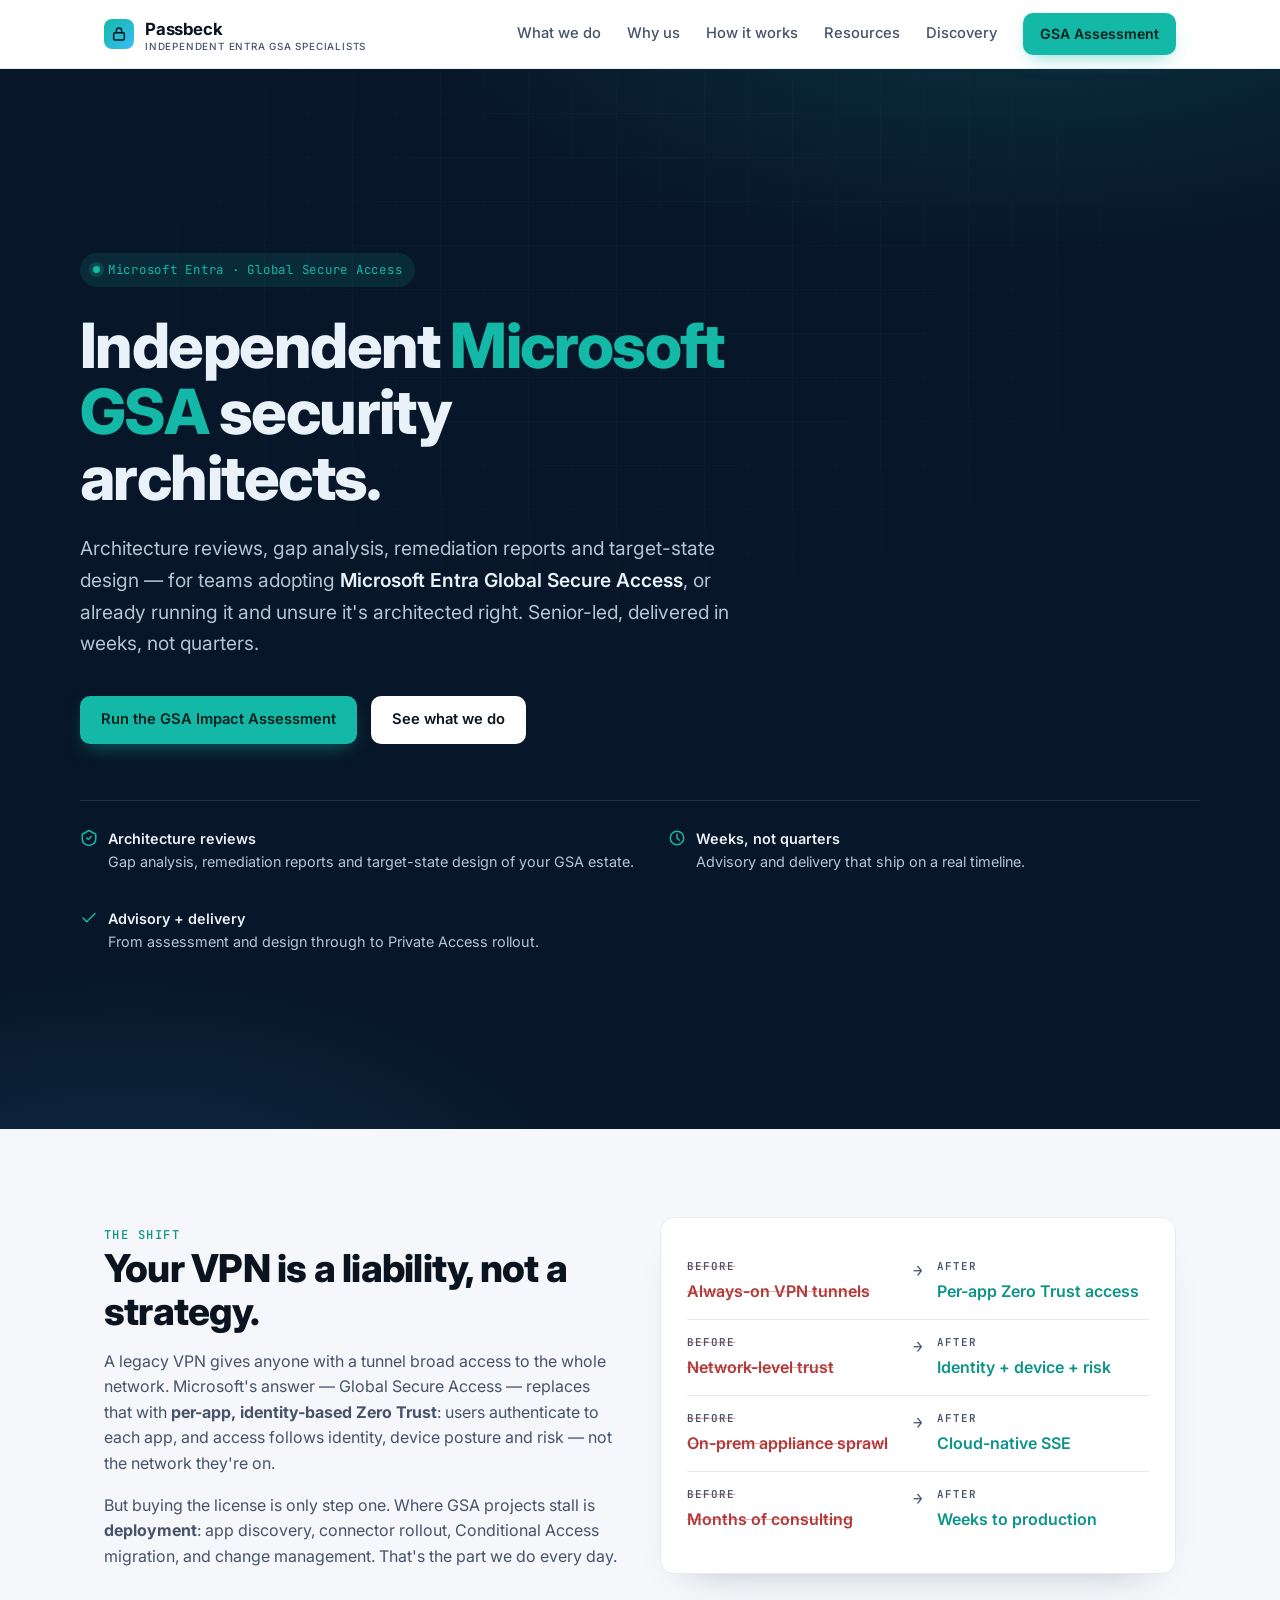
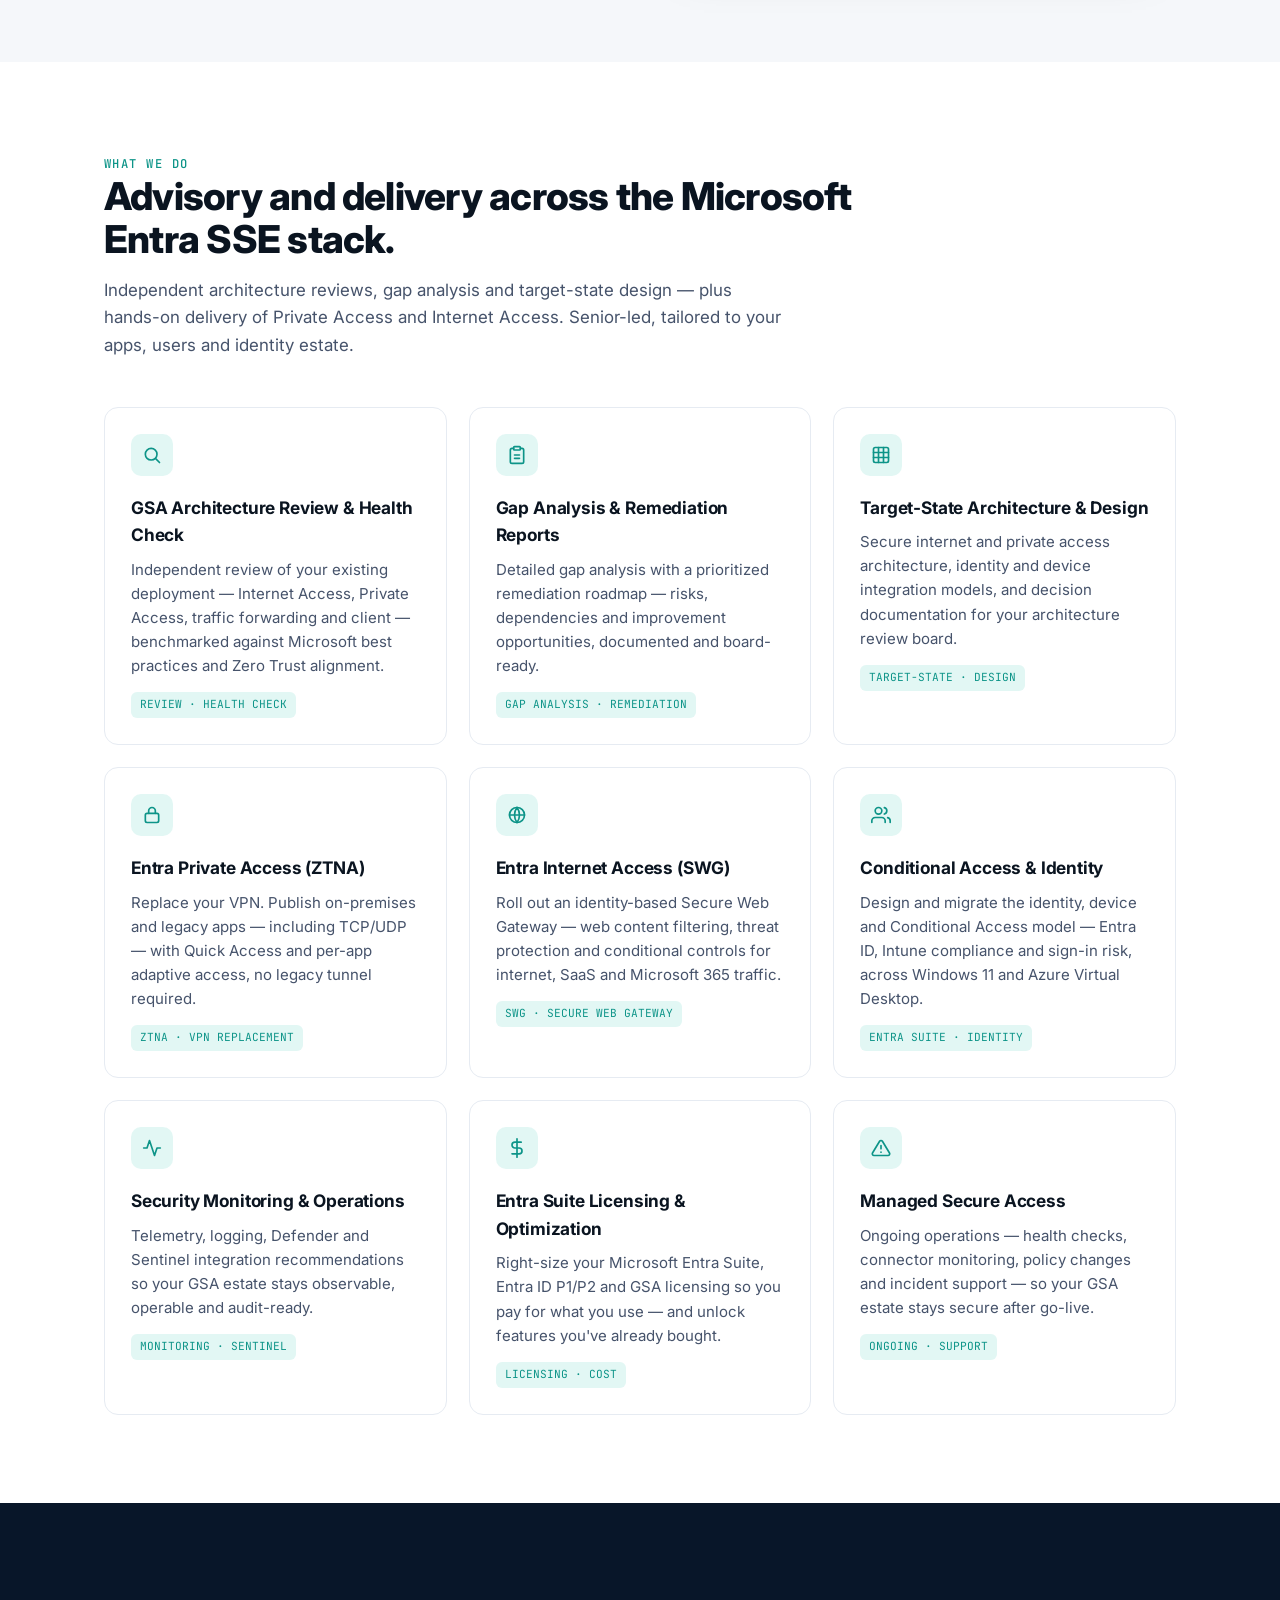
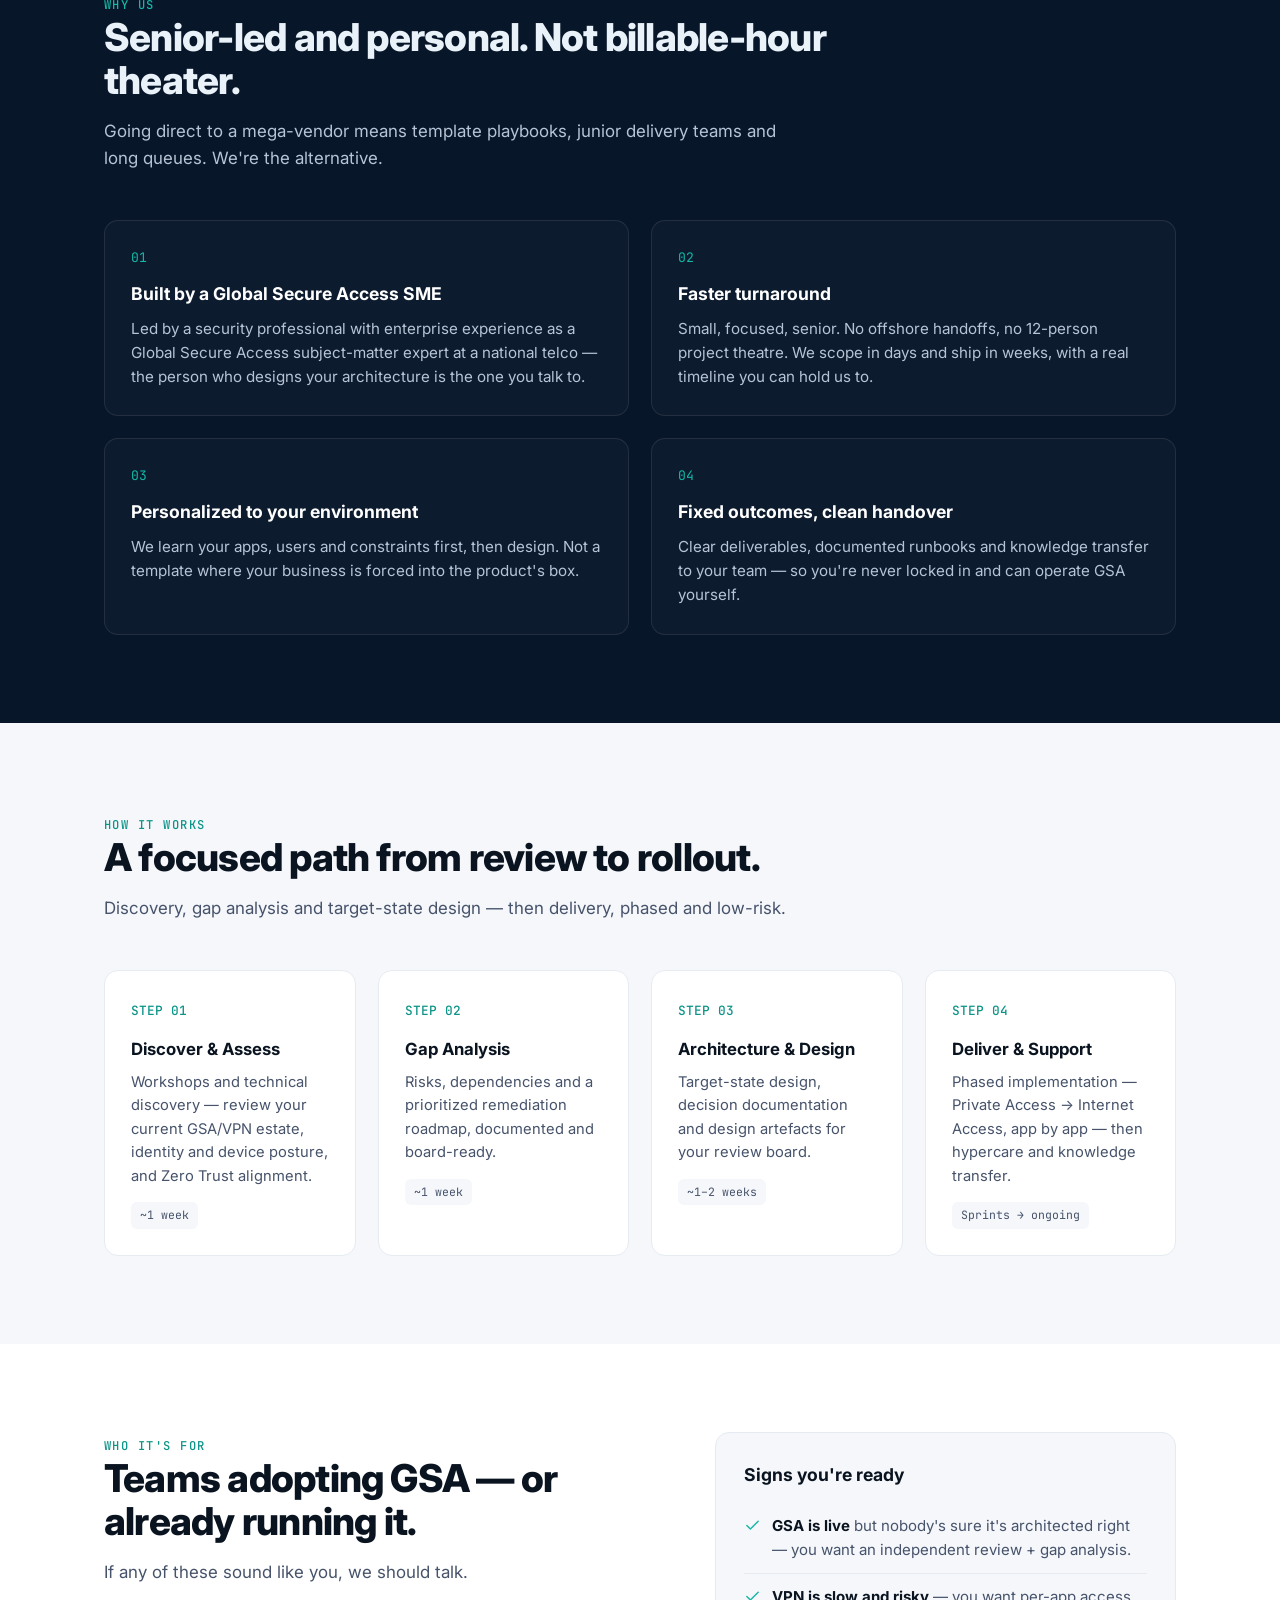
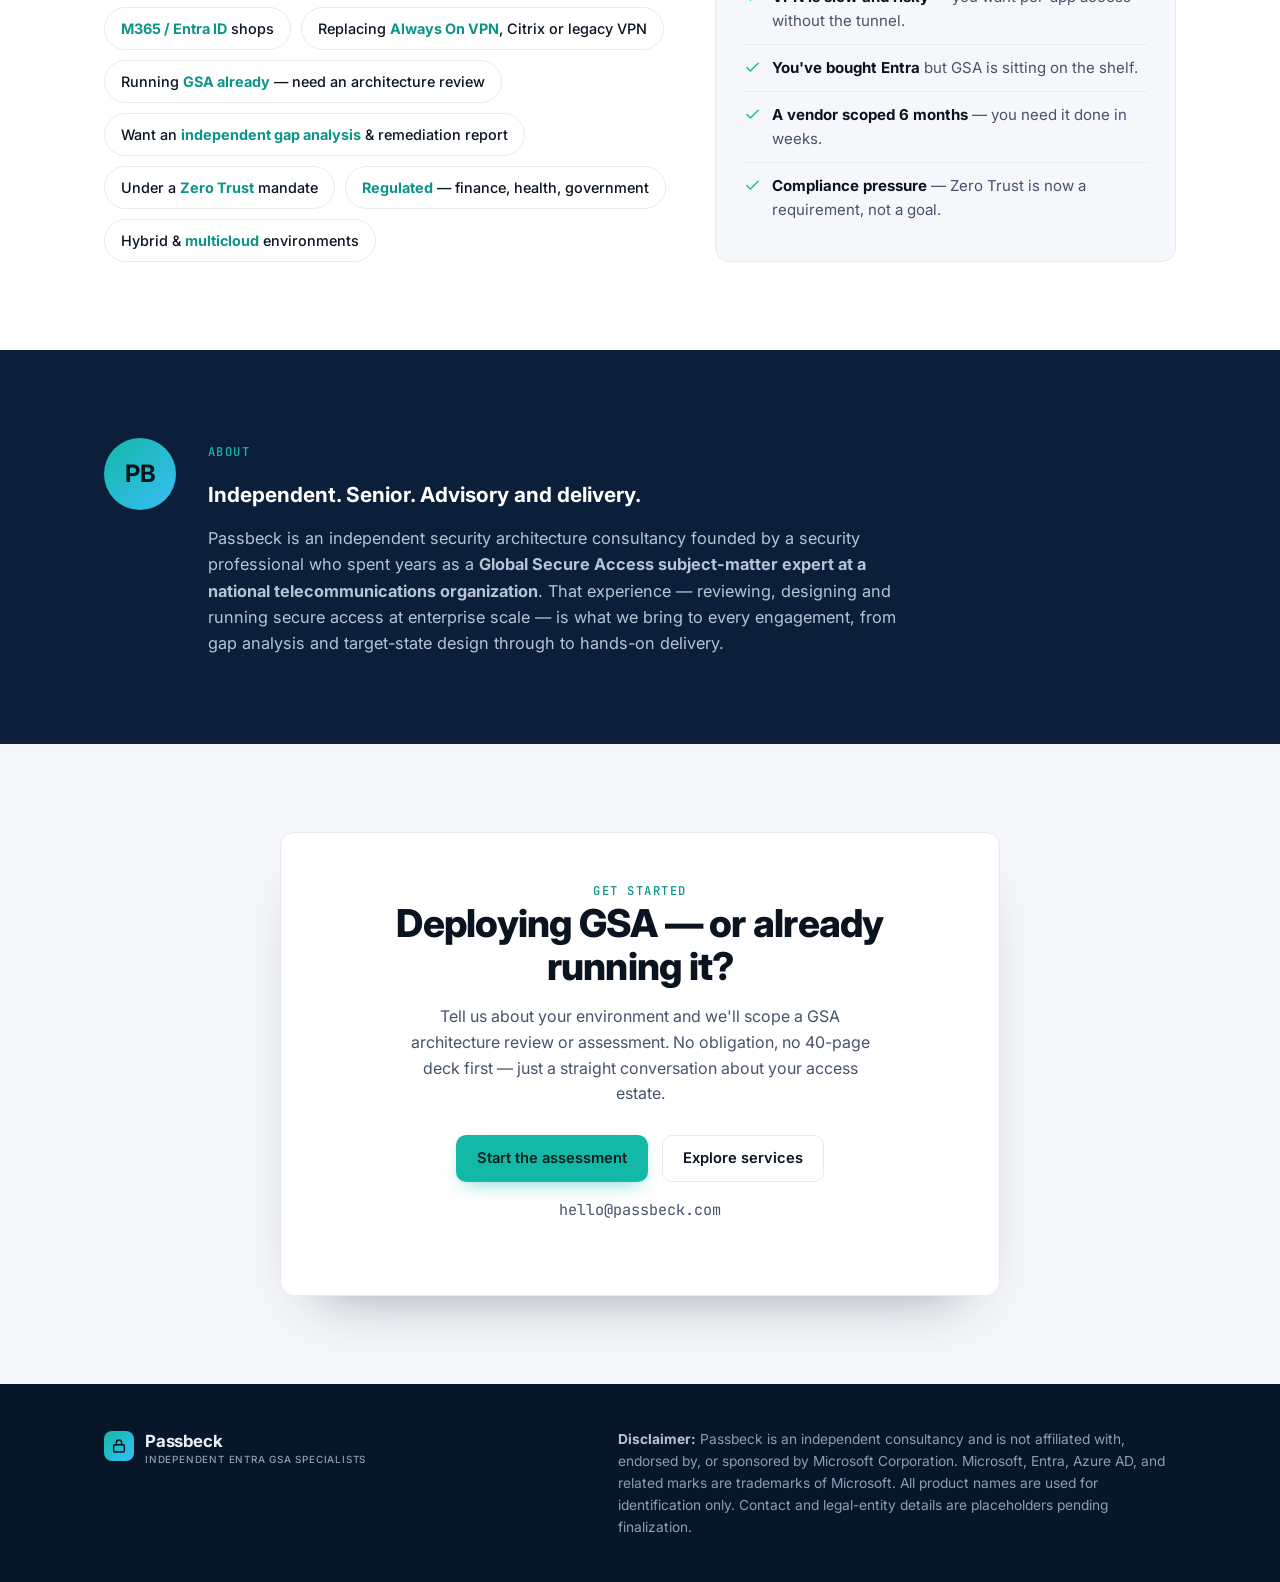
==== commit 05639fb9: "Fix avatar initials; add Discovery nav link; SEO: canonical, og/twitter, JSON-LD, sitemap, robots" ====
--- a/index.html
+++ b/index.html
@@ -3,10 +3,20 @@
 <head>
 <meta charset="UTF-8" />
 <meta name="viewport" content="width=device-width, initial-scale=1.0" />
-<title>Passbeck — Independent Microsoft GSA Architects | Reviews, Gap Analysis &amp; Zero Trust</title>
+<title>Passbeck — Microsoft Global Secure Access (GSA) Architects</title>
 <meta name="description" content="Independent senior architects for Microsoft Entra Global Secure Access. Architecture reviews, gap analysis, remediation reports and target-state design — plus end-to-end delivery of Private Access and Internet Access." />
-<meta property="og:title" content="Passbeck — Microsoft Entra GSA Specialists" />
+<link rel="canonical" href="https://passbeck.com/" />
+<meta property="og:type" content="website" />
+<meta property="og:site_name" content="Passbeck" />
+<meta property="og:url" content="https://passbeck.com/" />
+<meta property="og:title" content="Passbeck — Independent Microsoft GSA Security Architects" />
 <meta property="og:description" content="Independent Microsoft GSA security architects — architecture reviews, gap analysis, target-state design and delivery." />
+<meta name="twitter:card" content="summary" />
+<meta name="twitter:title" content="Passbeck — Independent Microsoft GSA Security Architects" />
+<meta name="twitter:description" content="Independent Microsoft GSA security architects — architecture reviews, gap analysis, target-state design and delivery." />
+<script type="application/ld+json">
+{"@context":"https://schema.org","@type":"ProfessionalService","name":"Passbeck","url":"https://passbeck.com/","description":"Independent senior architects for Microsoft Entra Global Secure Access — architecture reviews, gap analysis, remediation reports and target-state design.","areaServed":"AU","knowsAbout":["Microsoft Entra Global Secure Access","Zero Trust","Entra Private Access","Entra Internet Access","Conditional Access"]}
+</script>
 <link rel="preconnect" href="https://fonts.googleapis.com" />
 <link rel="preconnect" href="https://fonts.gstatic.com" crossorigin />
 <link href="https://fonts.googleapis.com/css2?family=Inter:wght@400;500;600;700;800&family=JetBrains+Mono:wght@400;500&display=swap" rel="stylesheet" />
@@ -27,6 +37,7 @@
       <a href="#why">Why us</a>
       <a href="#process">How it works</a>
       <a href="resources/">Resources</a>
+      <a href="discovery/">Discovery</a>
       <a href="assessment.html" class="btn btn-primary nav-cta">GSA Assessment</a>
     </nav>
     <button class="menu-btn" id="menuBtn" aria-label="Toggle menu">
@@ -268,7 +279,7 @@
   <!-- ABOUT -->
   <section class="about">
     <div class="wrap about-inner">
-      <div class="avatar" aria-hidden="true">GS</div>
+      <div class="avatar" aria-hidden="true">PB</div>
       <div class="reveal">
         <span class="kicker">About</span>
         <p class="name">Independent. Senior. Advisory and delivery.</p>
--- a/assets/style.css
+++ b/assets/style.css
@@ -1,15 +1,15 @@
 :root {
-  --ink: #330F0A;
-  --ink-soft: #6A6A55;
-  --navy: #330F0A;
-  --navy-2: #394F49;
-  --accent: #65743A;
-  --accent-strong: #4F5A2D;
-  --accent-soft: rgba(101, 116, 58, 0.14);
-  --sky: #EFDD8D;
-  --sky-soft: rgba(239, 221, 141, 0.16);
-  --line: #E7E3D3;
-  --surface: #F6F4E9;
+  --ink: #0a1420;
+  --ink-soft: #46536b;
+  --navy: #081629;
+  --navy-2: #0c1f3a;
+  --accent: #14b8a6;
+  --accent-strong: #0d9488;
+  --accent-soft: rgba(20, 184, 166, 0.12);
+  --sky: #38bdf8;
+  --sky-soft: rgba(56, 189, 248, 0.12);
+  --line: #e6ebf2;
+  --surface: #f5f7fa;
   --white: #ffffff;
   --danger: #b33939;
   --radius: 14px;
@@ -43,7 +43,7 @@
 .brand .mark {
   width: 30px; height: 30px; border-radius: 8px; flex: 0 0 auto;
   background: linear-gradient(135deg, var(--accent), var(--sky));
-  display: grid; place-items: center; color: #330F0A;
+  display: grid; place-items: center; color: #04141b;
 }
 .brand .mark svg { width: 16px; height: 16px; }
 .brand small { display: block; font-weight: 500; font-size: 0.62rem; letter-spacing: 0.08em; text-transform: uppercase; color: var(--ink-soft); line-height: 1; }
@@ -59,12 +59,12 @@
   white-space: nowrap;
 }
 .btn:active { transform: translateY(1px); }
-.btn-primary { background: var(--accent); color: #F4FDAF; box-shadow: 0 8px 20px -8px rgba(101,116,58,0.5); }
+.btn-primary { background: var(--accent); color: #03201d; box-shadow: 0 8px 20px -8px rgba(20,184,166,0.6); }
 .btn-primary:hover { background: var(--accent-strong); }
 .btn-ghost { border-color: var(--line); color: var(--ink); background: var(--white); }
-.btn-ghost:hover { border-color: #CEC8B2; background: var(--surface); }
+.btn-ghost:hover { border-color: #c9d2df; background: var(--surface); }
 .btn-light { background: #fff; color: var(--ink); }
-.btn-light:hover { background: #F0EDE0; }
+.btn-light:hover { background: #eef2f7; }
 .btn:disabled { opacity: 0.5; cursor: not-allowed; box-shadow: none; }
 .nav-cta { padding: 9px 16px; font-size: 0.88rem; }
 .menu-btn { display: none; background: none; border: 1px solid var(--line); border-radius: 8px; width: 40px; height: 40px; cursor: pointer; }
@@ -72,10 +72,10 @@
 
 /* ---------- Hero ---------- */
 .hero {
-  background: radial-gradient(1100px 500px at 80% -10%, rgba(101,116,58,0.28), transparent 60%),
-              radial-gradient(900px 500px at 10% 110%, rgba(239,221,141,0.14), transparent 55%),
+  background: radial-gradient(1100px 500px at 80% -10%, rgba(20,184,166,0.18), transparent 60%),
+              radial-gradient(900px 500px at 10% 110%, rgba(56,189,248,0.14), transparent 55%),
               var(--navy);
-  color: #F4FDAF; position: relative; overflow: hidden;
+  color: #eaf2f9; position: relative; overflow: hidden;
 }
 .hero .grid-bg {
   position: absolute; inset: 0; pointer-events: none; opacity: 0.5;
@@ -89,29 +89,28 @@
 .eyebrow {
   display: inline-flex; align-items: center; gap: 8px;
   font-family: var(--mono); font-size: 0.78rem; letter-spacing: 0.06em;
-  color: var(--sky); background: var(--sky-soft);
+  color: var(--accent); background: var(--accent-soft);
   padding: 7px 13px; border-radius: 999px; margin-bottom: 26px;
 }
-.page-hero .eyebrow { color: var(--accent); background: var(--accent-soft); }
-.eyebrow .dot { width: 7px; height: 7px; border-radius: 50%; background: var(--accent); box-shadow: 0 0 0 4px rgba(101,116,58,0.3); }
+.eyebrow .dot { width: 7px; height: 7px; border-radius: 50%; background: var(--accent); box-shadow: 0 0 0 4px rgba(20,184,166,0.2); }
 .hero h1 {
   font-size: clamp(2.3rem, 5.2vw, 3.9rem); line-height: 1.06; letter-spacing: -0.025em;
   font-weight: 800; max-width: 16ch;
 }
-.hero h1 .accent { color: var(--sky); }
+.hero h1 .accent { color: var(--accent); }
 .hero .sub {
-  margin-top: 22px; font-size: clamp(1.02rem, 2vw, 1.2rem); color: #D8D0A4;
+  margin-top: 22px; font-size: clamp(1.02rem, 2vw, 1.2rem); color: #b6c4d6;
   max-width: 58ch; line-height: 1.65;
 }
-.hero .sub strong { color: #F4FDAF; font-weight: 600; }
+.hero .sub strong { color: #eaf2f9; font-weight: 600; }
 .hero-cta { display: flex; gap: 14px; margin-top: 36px; flex-wrap: wrap; }
 .hero-foot {
   margin-top: 56px; display: flex; gap: 34px; flex-wrap: wrap;
   padding-top: 26px; border-top: 1px solid rgba(255,255,255,0.1);
 }
-.hero-foot .item { display: flex; gap: 10px; align-items: flex-start; color: #D8D0A4; font-size: 0.9rem; }
-.hero-foot .item svg { width: 18px; height: 18px; flex: 0 0 auto; color: var(--sky); margin-top: 2px; }
-.hero-foot .item b { display: block; color: #F4FDAF; font-weight: 600; }
+.hero-foot .item { display: flex; gap: 10px; align-items: flex-start; color: #b6c4d6; font-size: 0.9rem; }
+.hero-foot .item svg { width: 18px; height: 18px; flex: 0 0 auto; color: var(--accent); margin-top: 2px; }
+.hero-foot .item b { display: block; color: #eaf2f9; font-weight: 600; }
 
 /* ---------- Sections ---------- */
 section { padding: 88px 0; }
@@ -147,7 +146,7 @@
   border: 1px solid var(--line); border-radius: var(--radius); padding: 26px;
   background: var(--white); transition: transform .15s, box-shadow .15s, border-color .15s;
 }
-.card:hover { transform: translateY(-3px); box-shadow: 0 22px 44px -28px rgba(8,22,41,0.4); border-color: #D9D3BF; }
+.card:hover { transform: translateY(-3px); box-shadow: 0 22px 44px -28px rgba(8,22,41,0.4); border-color: #d6dee9; }
 .card .icon {
   width: 42px; height: 42px; border-radius: 10px; display: grid; place-items: center;
   background: var(--accent-soft); color: var(--accent-strong); margin-bottom: 18px;
@@ -158,17 +157,17 @@
 .card .tag { display: inline-block; margin-top: 14px; font-family: var(--mono); font-size: 0.7rem; color: var(--accent-strong); background: var(--accent-soft); padding: 4px 9px; border-radius: 6px; }
 
 /* Why us */
-.why { background: var(--navy); color: #F4FDAF; }
-.why .kicker { color: var(--sky); }
-.why .lede { color: #D8D0A4; }
+.why { background: var(--navy); color: #eaf2f9; }
+.why .kicker { color: var(--accent); }
+.why .lede { color: #b6c4d6; }
 .why .grid { display: grid; grid-template-columns: repeat(2, 1fr); gap: 22px; margin-top: 8px; }
 .why-item {
   border: 1px solid rgba(255,255,255,0.09); border-radius: var(--radius); padding: 26px;
   background: rgba(255,255,255,0.025);
 }
-.why-item .num { font-family: var(--mono); color: var(--sky); font-size: 0.82rem; margin-bottom: 12px; }
-.why-item h3 { font-size: 1.1rem; margin-bottom: 8px; color: #F4FDAF; }
-.why-item p { color: #D8D0A4; font-size: 0.95rem; }
+.why-item .num { font-family: var(--mono); color: var(--accent); font-size: 0.82rem; margin-bottom: 12px; }
+.why-item h3 { font-size: 1.1rem; margin-bottom: 8px; color: #fff; }
+.why-item p { color: #b6c4d6; font-size: 0.95rem; }
 
 /* Process */
 .process { background: var(--surface); }
@@ -200,16 +199,16 @@
 .aside li b { color: var(--ink); }
 
 /* About */
-.about { background: var(--navy-2); color: #F4FDAF; }
-.about .kicker { color: var(--sky); }
+.about { background: var(--navy-2); color: #eaf2f9; }
+.about .kicker { color: var(--accent); }
 .about-inner { display: grid; grid-template-columns: auto 1fr; gap: 32px; align-items: start; }
 .avatar {
   width: 72px; height: 72px; border-radius: 50%; flex: 0 0 auto;
   background: linear-gradient(135deg, var(--accent), var(--sky));
-  display: grid; place-items: center; font-weight: 700; font-size: 1.5rem; color: #330F0A;
-}
-.about p { color: #D8D0A4; margin-top: 14px; max-width: 70ch; font-size: 1.02rem; }
-.about .name { font-size: 1.3rem; font-weight: 700; color: #F4FDAF; }
+  display: grid; place-items: center; font-weight: 700; font-size: 1.5rem; color: #04141b;
+}
+.about p { color: #b6c4d6; margin-top: 14px; max-width: 70ch; font-size: 1.02rem; }
+.about .name { font-size: 1.3rem; font-weight: 700; color: #fff; }
 
 /* Contact */
 .contact { background: var(--surface); }
@@ -224,12 +223,12 @@
 .contact .email { font-family: var(--mono); font-size: 0.95rem; color: var(--ink); margin-top: 20px; }
 
 /* Footer */
-footer { background: var(--navy); color: #A99F7E; padding: 44px 0; font-size: 0.86rem; }
+footer { background: var(--navy); color: #8aa0b8; padding: 44px 0; font-size: 0.86rem; }
 .foot { display: flex; flex-wrap: wrap; gap: 20px; justify-content: space-between; align-items: flex-start; }
-.foot .brand { color: #F4FDAF; }
-.foot .brand small { color: #A99F7E; }
+.foot .brand { color: #eaf2f9; }
+.foot .brand small { color: #8aa0b8; }
 .foot .disc { max-width: 62ch; line-height: 1.6; }
-.foot .disc strong { color: #D8D0A4; }
+.foot .disc strong { color: #b6c4d6; }
 
 .reveal { opacity: 0; transform: translateY(18px); transition: opacity .6s ease, transform .6s ease; }
 .reveal.visible { opacity: 1; transform: none; }
@@ -259,7 +258,7 @@
   background: var(--surface); border: 1px solid var(--line); color: var(--ink-soft);
   transition: all .2s;
 }
-.wiz-progress .step.done .dot { background: var(--accent); border-color: var(--accent); color: #F4FDAF; }
+.wiz-progress .step.done .dot { background: var(--accent); border-color: var(--accent); color: #03201d; }
 .wiz-progress .step.current .dot { background: var(--accent-soft); border-color: var(--accent); color: var(--accent-strong); }
 .wiz-progress .step.current { color: var(--ink); font-weight: 600; }
 .wiz-progress .bar { flex: 0 0 22px; height: 1px; background: var(--line); }
@@ -281,13 +280,13 @@
   font-size: 0.95rem; font-weight: 500; color: var(--ink);
   transition: border-color .15s, background .15s, box-shadow .15s;
 }
-.option:hover { border-color: #CEC8B2; background: var(--surface); }
+.option:hover { border-color: #c9d2df; background: var(--surface); }
 .option .box {
   width: 20px; height: 20px; border-radius: 6px; flex: 0 0 auto;
-  border: 2px solid #CEC8B2; display: grid; place-items: center; transition: all .15s;
-}
-.option .box svg { width: 12px; height: 12px; color: #F4FDAF; opacity: 0; }
-.option.selected { border-color: var(--accent); background: var(--accent-soft); box-shadow: 0 0 0 3px rgba(101,116,58,0.14); }
+  border: 2px solid #c9d2df; display: grid; place-items: center; transition: all .15s;
+}
+.option .box svg { width: 12px; height: 12px; color: #eaf2f9; opacity: 0; }
+.option.selected { border-color: var(--accent); background: var(--accent-soft); box-shadow: 0 0 0 3px rgba(20,184,166,0.12); }
 .option.selected .box { background: var(--accent); border-color: var(--accent); }
 .option.selected .box svg { opacity: 1; }
 .option .swatch { width: 12px; height: 12px; border-radius: 4px; flex: 0 0 auto; }
@@ -309,8 +308,8 @@
 }
 .ba-panel .ba-head .tagdot { width: 9px; height: 9px; border-radius: 50%; }
 .ba-panel.before .ba-head { color: var(--ink-soft); }
-.ba-panel.after { border-color: rgba(239,221,141,0.5); }
-.ba-panel.after .ba-head { color: #6B5A1E; background: var(--sky-soft); }
+.ba-panel.after { border-color: rgba(56,189,248,0.4); }
+.ba-panel.after .ba-head { color: #0c4a6e; background: var(--accent-soft); }
 .ba-panel .ba-body { padding: 10px 8px 6px; }
 .ba-panel .ba-note { padding: 10px 18px 16px; font-size: 0.84rem; color: var(--ink-soft); border-top: 1px solid var(--line); min-height: 58px; }
 .diagram { width: 100%; height: auto; display: block; }
@@ -350,7 +349,7 @@
   padding: 11px 13px; border: 1px solid var(--line); border-radius: 10px;
   background: var(--white); color: var(--ink); transition: border-color .15s, box-shadow .15s;
 }
-.field input:focus, .field textarea:focus { outline: none; border-color: var(--accent); box-shadow: 0 0 0 3px rgba(101,116,58,0.14); }
+.field input:focus, .field textarea:focus { outline: none; border-color: var(--accent); box-shadow: 0 0 0 3px rgba(20,184,166,0.12); }
 .field .req { color: var(--danger); }
 .form-grid { display: grid; grid-template-columns: 1fr 1fr; gap: 0 16px; }
 .form-note { font-size: 0.82rem; color: var(--ink-soft); margin-top: 14px; }
@@ -364,7 +363,7 @@
   display: block; border: 1px solid var(--line); border-radius: var(--radius); padding: 24px;
   background: var(--white); transition: transform .15s, box-shadow .15s, border-color .15s;
 }
-.resource-card:hover { transform: translateY(-3px); box-shadow: 0 22px 44px -28px rgba(8,22,41,0.4); border-color: #D9D3BF; }
+.resource-card:hover { transform: translateY(-3px); box-shadow: 0 22px 44px -28px rgba(8,22,41,0.4); border-color: #d6dee9; }
 .resource-card .vendor {
   display: inline-flex; align-items: center; gap: 8px;
   font-family: var(--mono); font-size: 0.72rem; letter-spacing: 0.04em; font-weight: 600;
@@ -375,10 +374,10 @@
 .resource-card p { color: var(--ink-soft); font-size: 0.92rem; margin-bottom: 14px; }
 .resource-card .more { color: var(--accent-strong); font-weight: 600; font-size: 0.88rem; }
 
-.guide-hero { background: var(--navy); color: #F4FDAF; padding: 60px 0 44px; }
-.guide-hero .kicker { color: var(--sky); }
+.guide-hero { background: var(--navy); color: #eaf2f9; padding: 60px 0 44px; }
+.guide-hero .kicker { color: var(--accent); }
 .guide-hero h1 { font-size: clamp(1.8rem, 4vw, 2.7rem); letter-spacing: -0.02em; font-weight: 800; max-width: 24ch; }
-.guide-hero .sub { color: #D8D0A4; margin-top: 16px; max-width: 64ch; font-size: 1.04rem; }
+.guide-hero .sub { color: #b6c4d6; margin-top: 16px; max-width: 64ch; font-size: 1.04rem; }
 .guide-hero .vrow { display: flex; align-items: center; gap: 10px; margin-top: 26px; }
 .guide-hero .vswatch { width: 14px; height: 14px; border-radius: 4px; }
 
@@ -389,8 +388,8 @@
 .own-panel ul { list-style: none; }
 .own-panel li { display: flex; gap: 9px; padding: 8px 0; font-size: 0.93rem; color: var(--ink-soft); }
 .own-panel li::before { content: "•"; color: var(--accent); flex: 0 0 auto; }
-.own-panel.gsa { background: var(--sky-soft); border-color: rgba(239,221,141,0.55); }
-.own-panel.gsa h3 { color: #6B5A1E; }
+.own-panel.gsa { background: var(--accent-soft); border-color: rgba(56,189,248,0.35); }
+.own-panel.gsa h3 { color: #0c4a6e; }
 .own-panel.vendor h3 { color: var(--ink); }
 
 .guide-step { border: 1px solid var(--line); border-radius: var(--radius); padding: 22px 24px; margin-bottom: 14px; background: var(--white); }
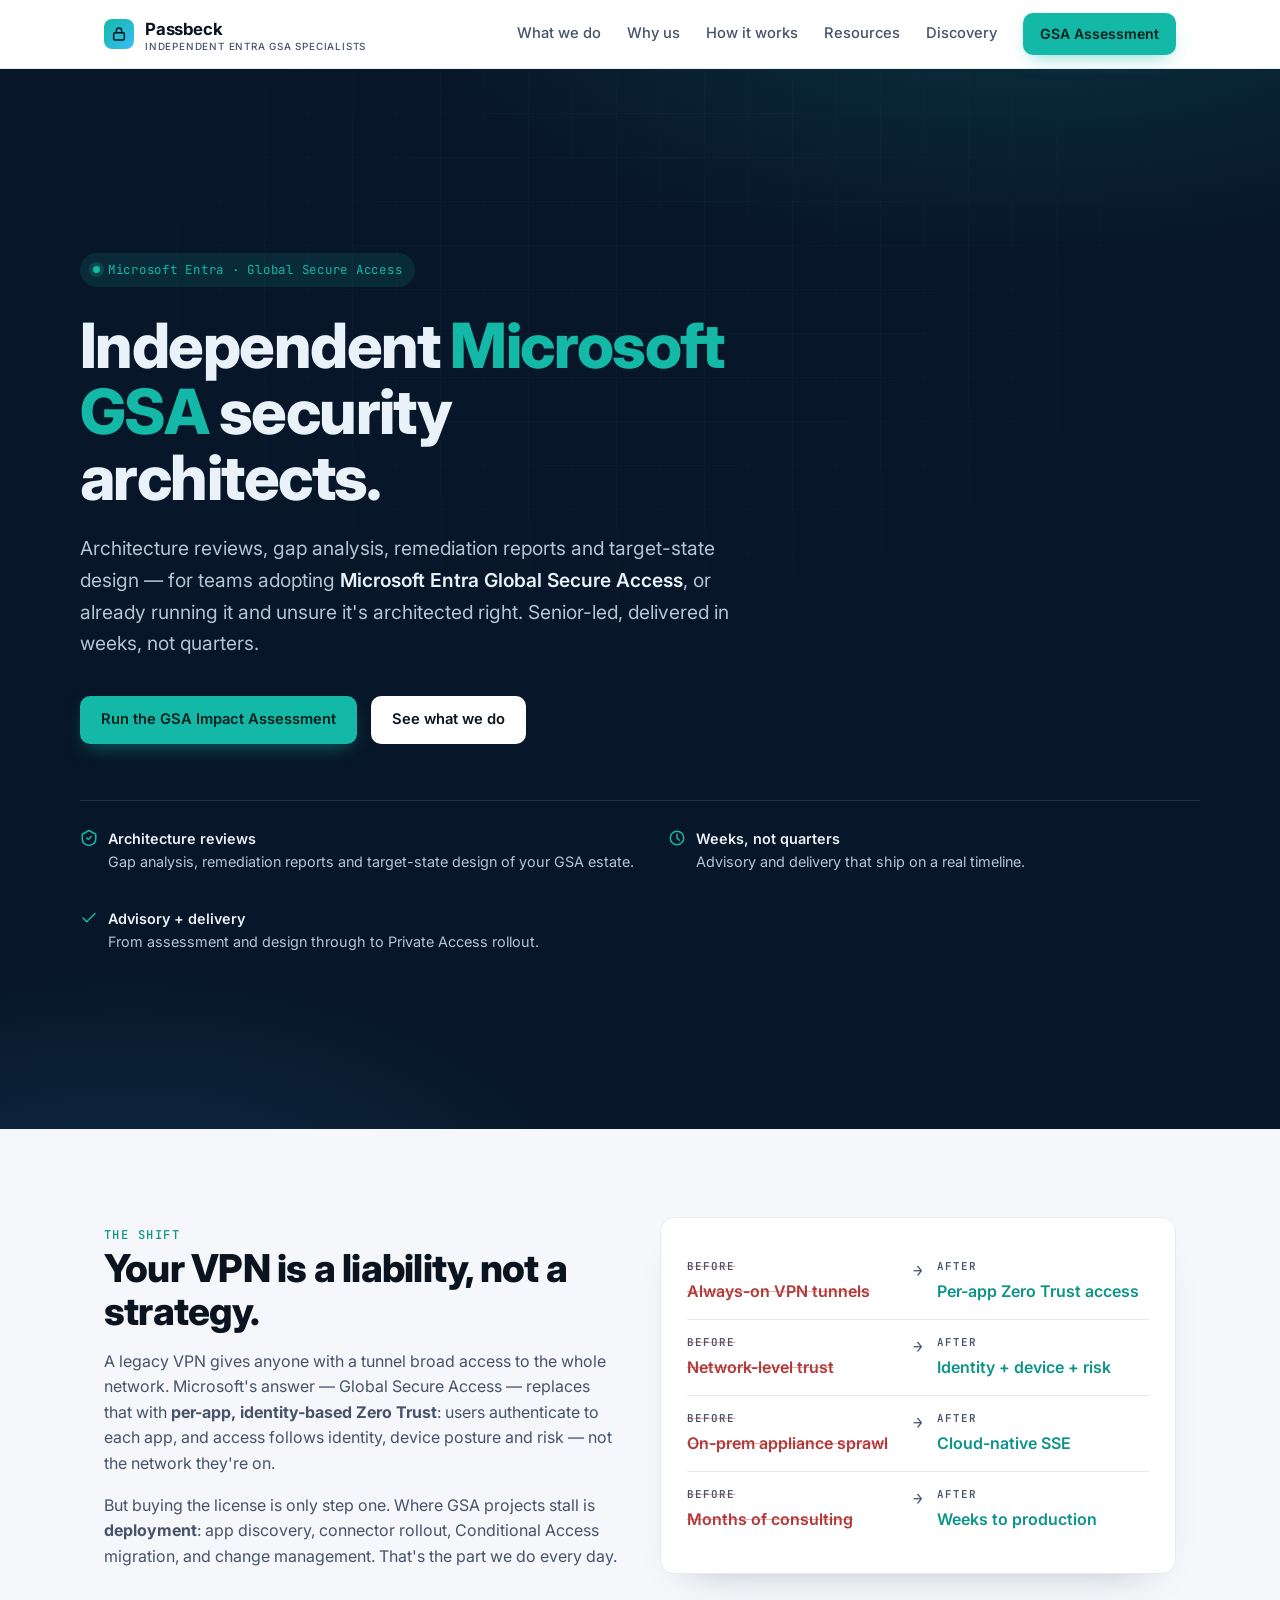
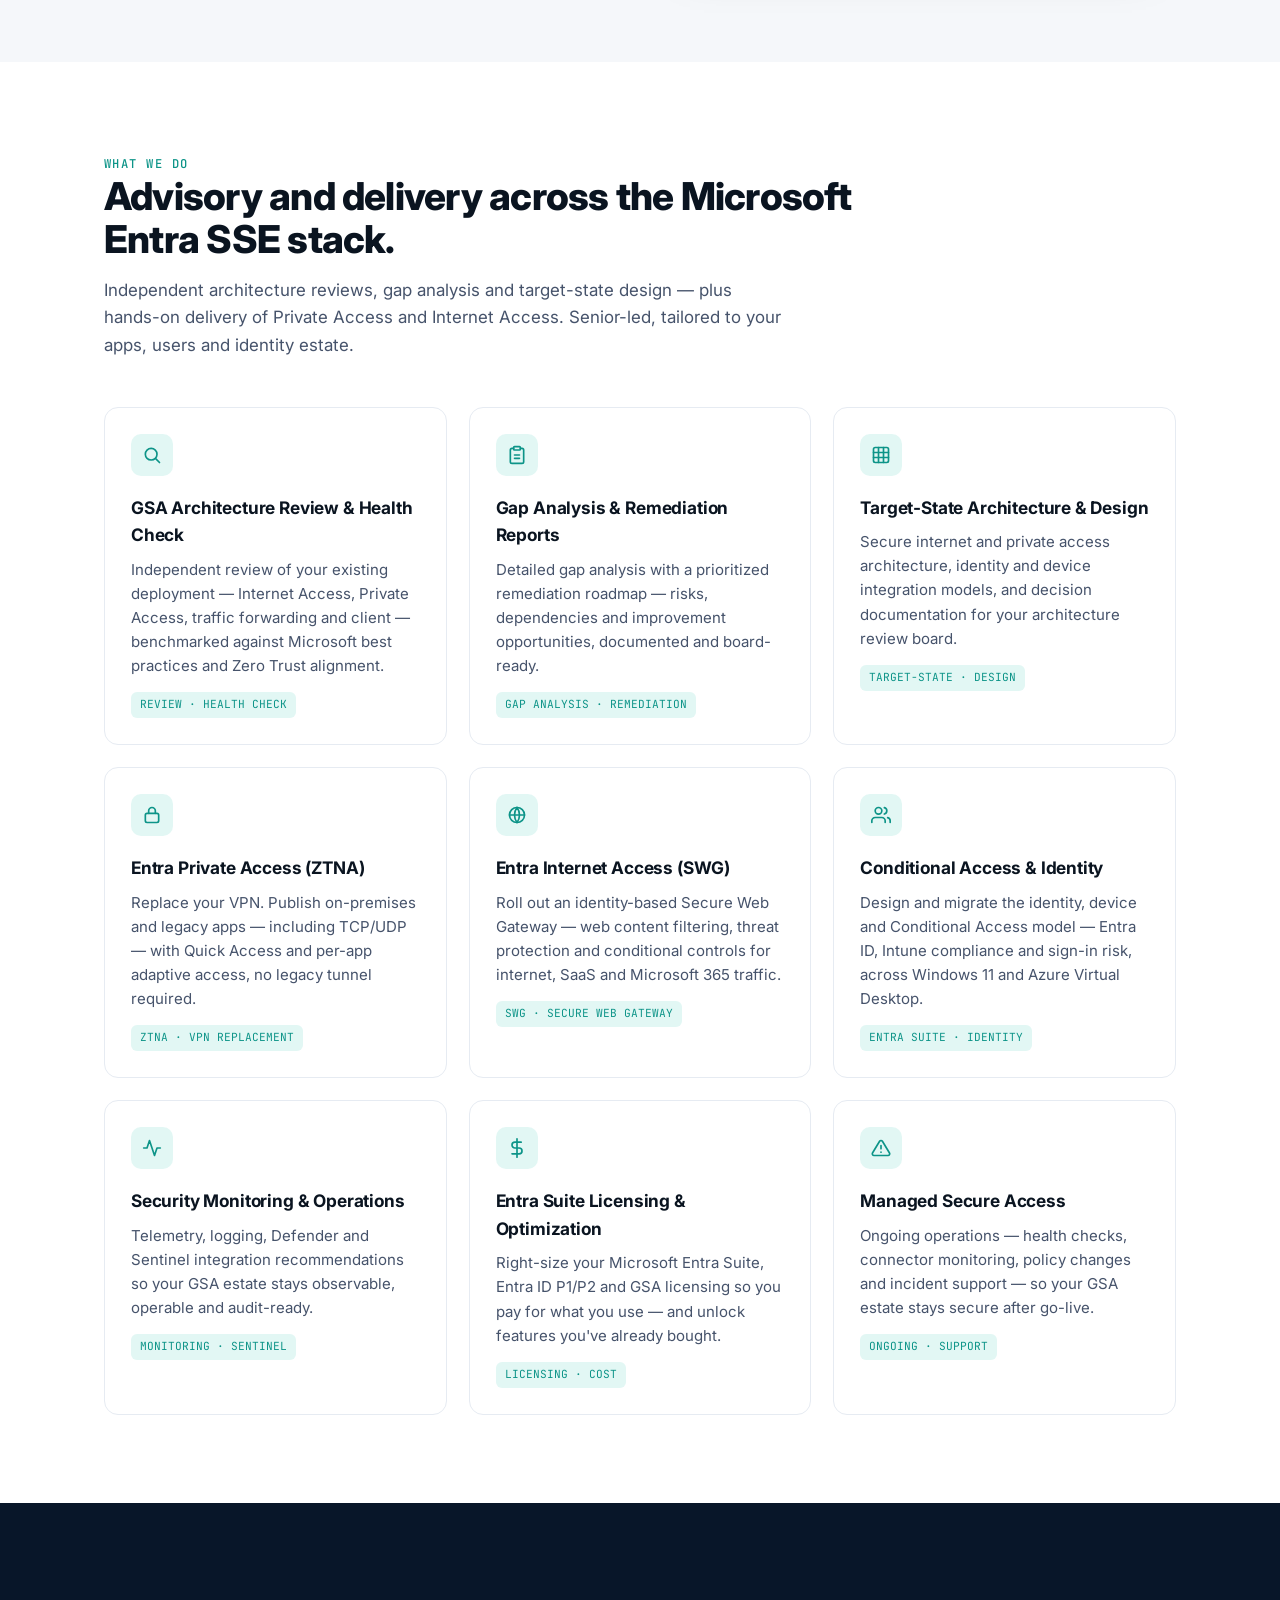
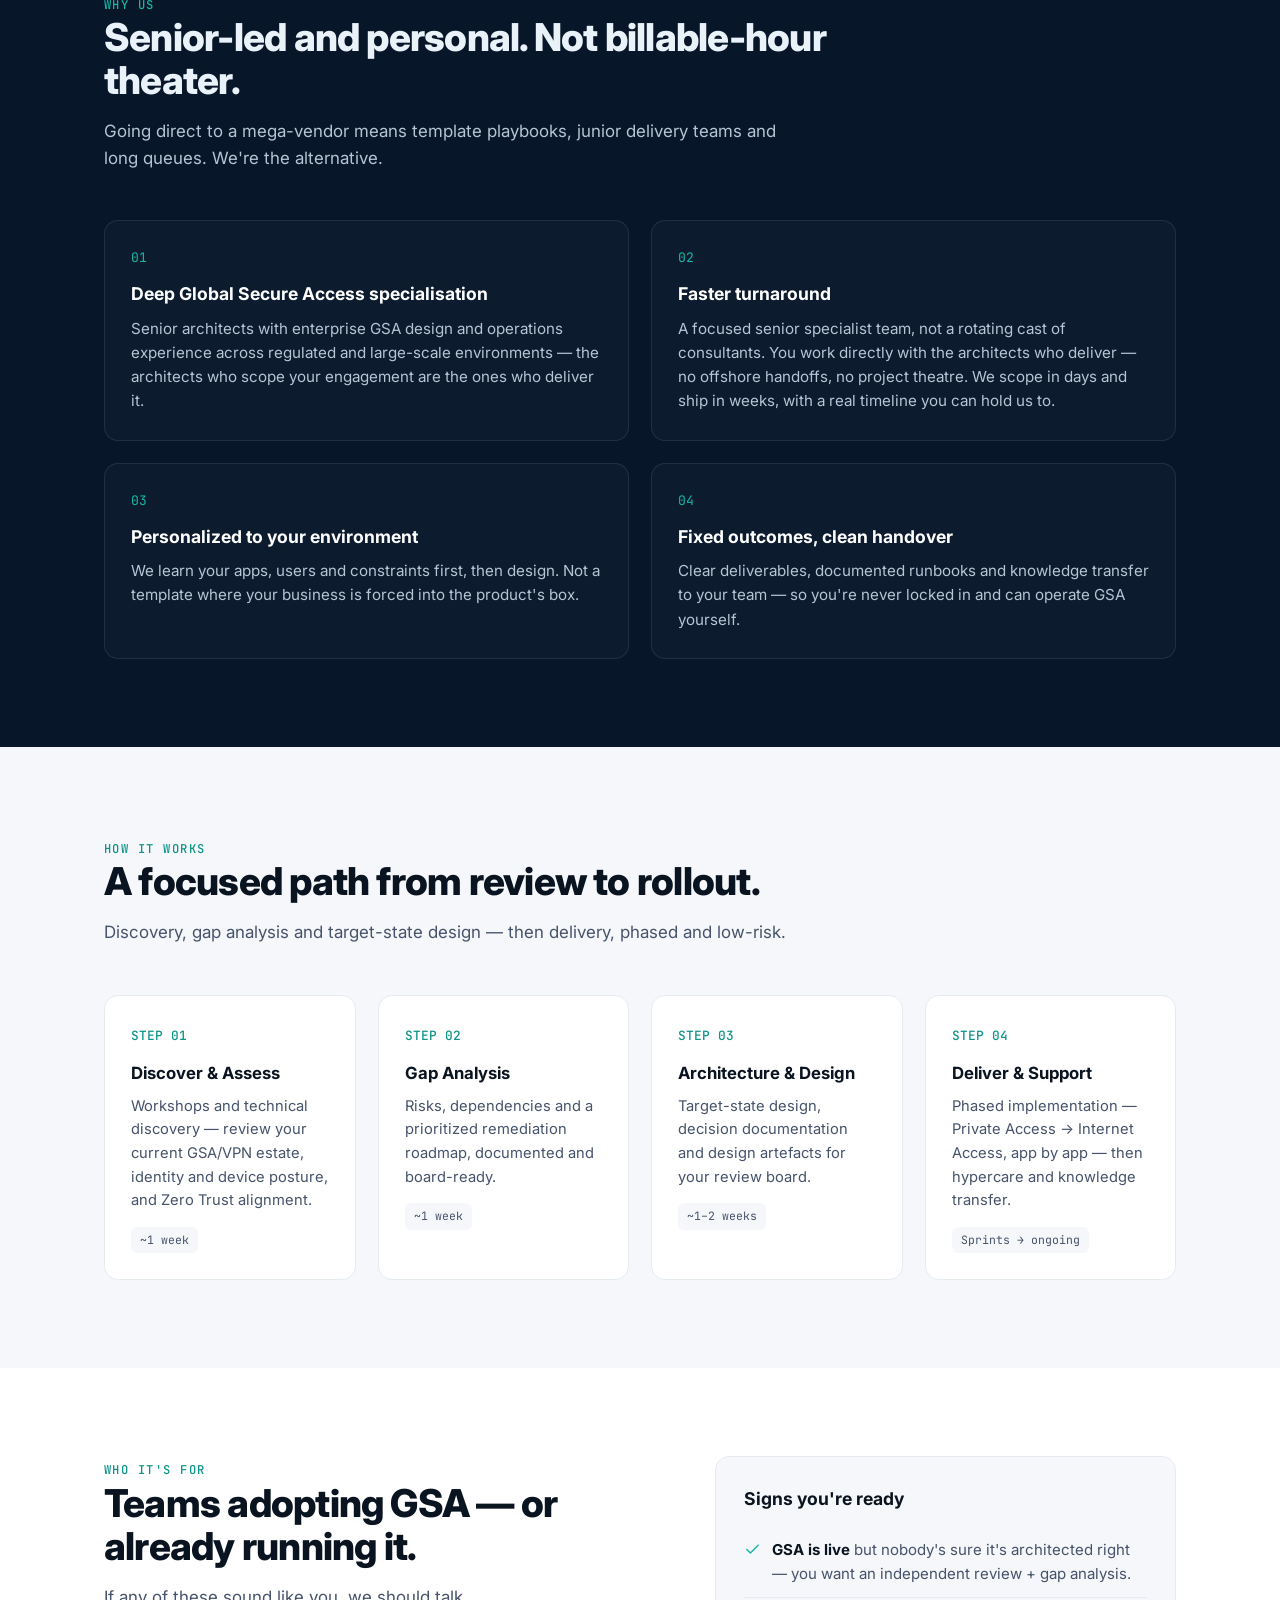
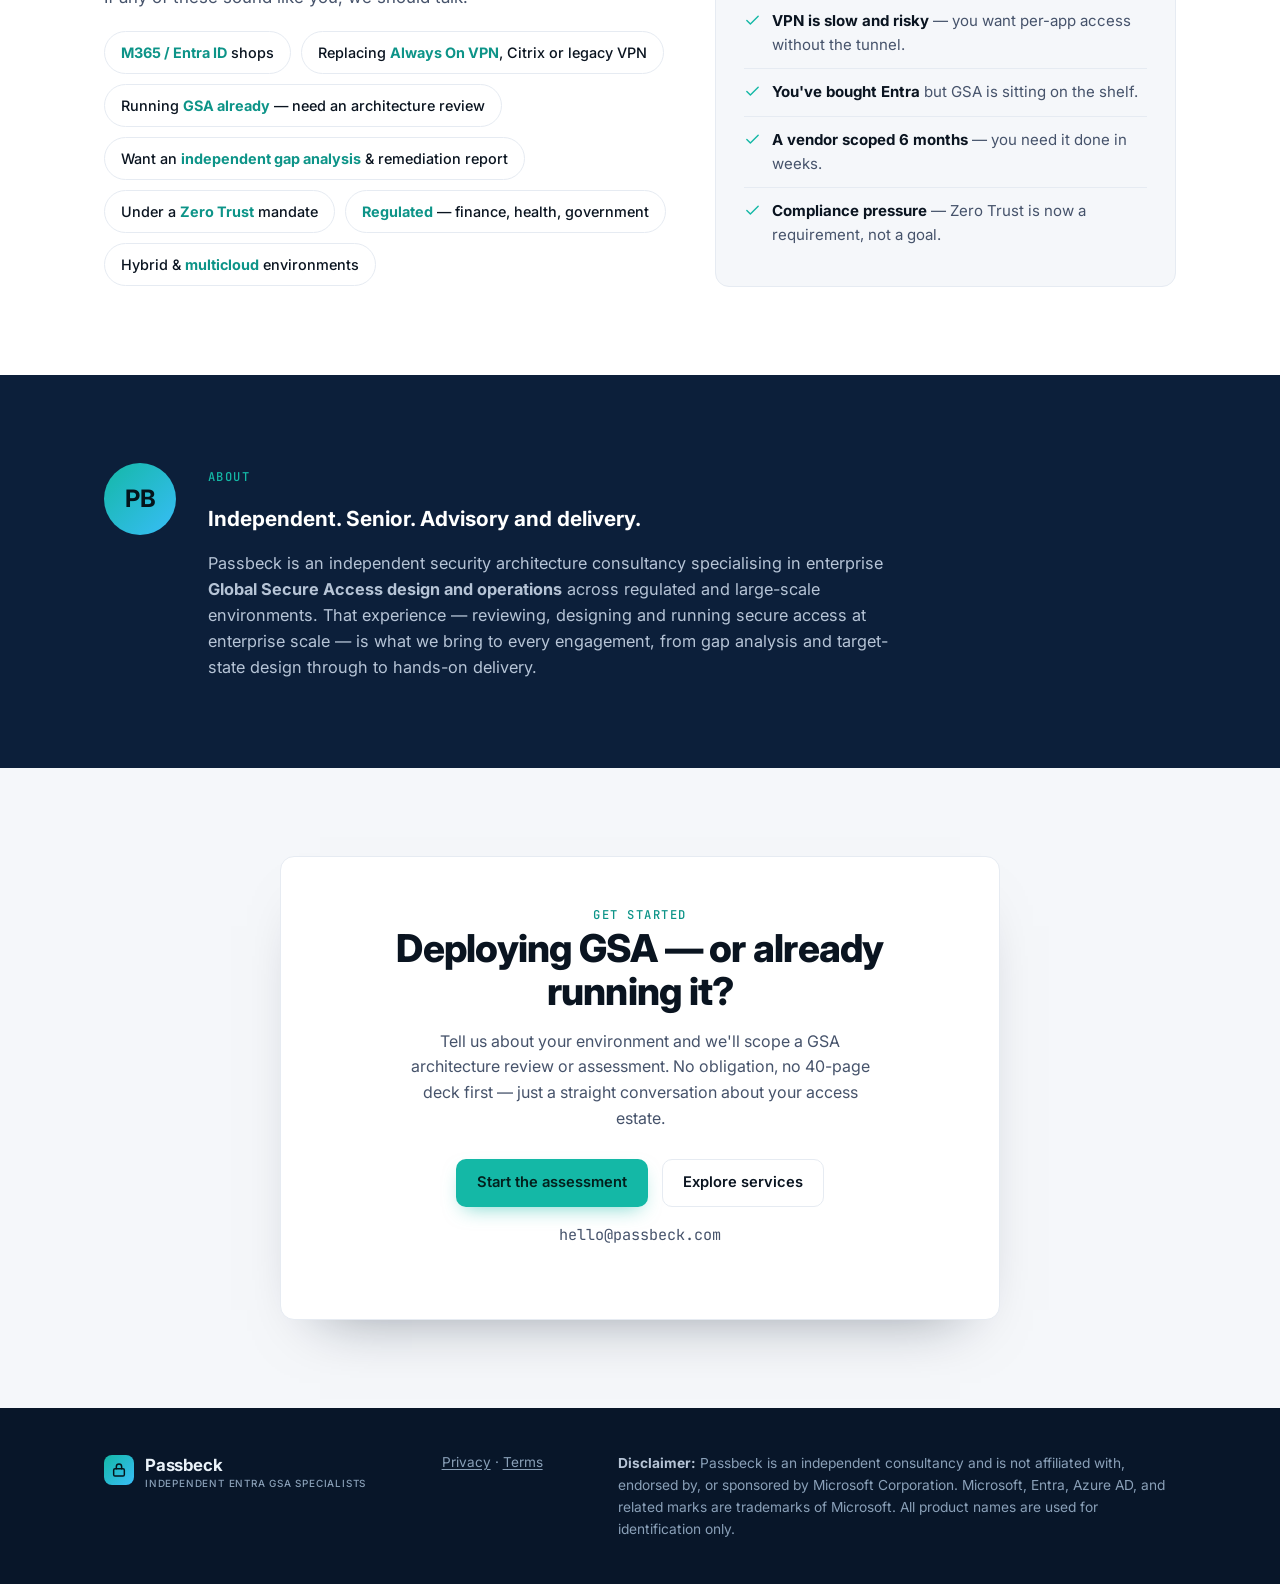
==== commit 808b13f8: "P0/P1: dead links, copy rewrites (plural/team framing), nav+byline consistency, privacy+terms pages," ====
--- a/index.html
+++ b/index.html
@@ -187,13 +187,13 @@
       <div class="grid">
         <div class="why-item reveal">
           <div class="num">01</div>
-          <h3>Built by a Global Secure Access SME</h3>
-          <p>Led by a security professional with enterprise experience as a Global Secure Access subject-matter expert at a national telco — the person who designs your architecture is the one you talk to.</p>
+          <h3>Deep Global Secure Access specialisation</h3>
+          <p>Senior architects with enterprise GSA design and operations experience across regulated and large-scale environments — the architects who scope your engagement are the ones who deliver it.</p>
         </div>
         <div class="why-item reveal">
           <div class="num">02</div>
           <h3>Faster turnaround</h3>
-          <p>Small, focused, senior. No offshore handoffs, no 12-person project theatre. We scope in days and ship in weeks, with a real timeline you can hold us to.</p>
+          <p>A focused senior specialist team, not a rotating cast of consultants. You work directly with the architects who deliver — no offshore handoffs, no project theatre. We scope in days and ship in weeks, with a real timeline you can hold us to.</p>
         </div>
         <div class="why-item reveal">
           <div class="num">03</div>
@@ -283,7 +283,7 @@
       <div class="reveal">
         <span class="kicker">About</span>
         <p class="name">Independent. Senior. Advisory and delivery.</p>
-        <p>Passbeck is an independent security architecture consultancy founded by a security professional who spent years as a <strong>Global Secure Access subject-matter expert at a national telecommunications organization</strong>. That experience — reviewing, designing and running secure access at enterprise scale — is what we bring to every engagement, from gap analysis and target-state design through to hands-on delivery.</p>
+        <p>Passbeck is an independent security architecture consultancy specialising in enterprise <strong>Global Secure Access design and operations</strong> across regulated and large-scale environments. That experience — reviewing, designing and running secure access at enterprise scale — is what we bring to every engagement, from gap analysis and target-state design through to hands-on delivery.</p>
       </div>
     </div>
   </section>
@@ -313,7 +313,8 @@
       </span>
       <span>Passbeck<small>Independent Entra GSA specialists</small></span>
     </a>
-    <p class="disc"><strong>Disclaimer:</strong> Passbeck is an independent consultancy and is not affiliated with, endorsed by, or sponsored by Microsoft Corporation. Microsoft, Entra, Azure AD, and related marks are trademarks of Microsoft. All product names are used for identification only. Contact and legal-entity details are placeholders pending finalization.</p>
+    <div class="foot-links"><a href="privacy.html">Privacy</a> · <a href="terms.html">Terms</a></div>
+    <p class="disc"><strong>Disclaimer:</strong> Passbeck is an independent consultancy and is not affiliated with, endorsed by, or sponsored by Microsoft Corporation. Microsoft, Entra, Azure AD, and related marks are trademarks of Microsoft. All product names are used for identification only.</p>
   </div>
 </footer>
 
--- a/assets/style.css
+++ b/assets/style.css
@@ -437,3 +437,7 @@
   .reveal { opacity: 1; transform: none; transition: none; }
   .diagram .flow { animation: none; }
 }
+.byline { margin-top:14px; font-size:0.85rem; color:var(--ink-soft); }
+.foot-links { font-size:0.85rem; }
+.foot-links a { text-decoration:underline; text-underline-offset:2px; }
+.foot-links a:hover { color:#eaf2f9; }
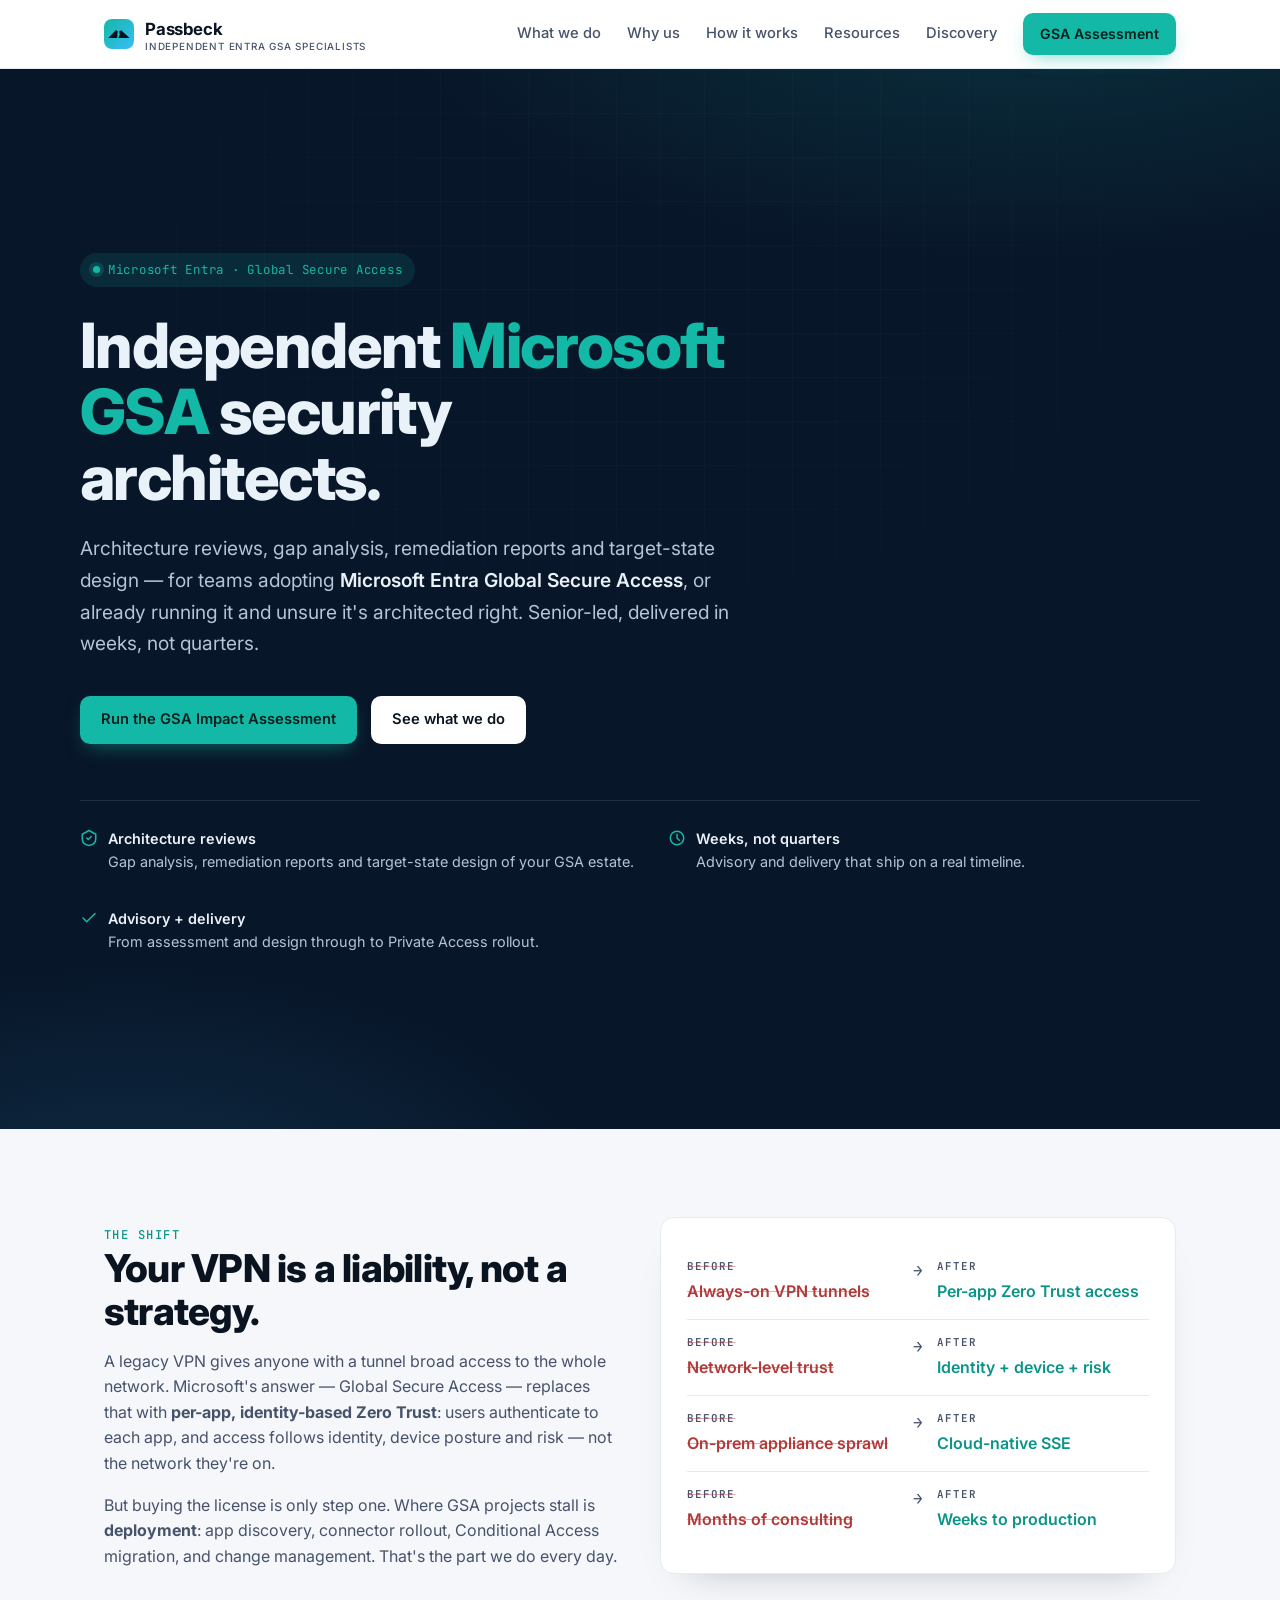
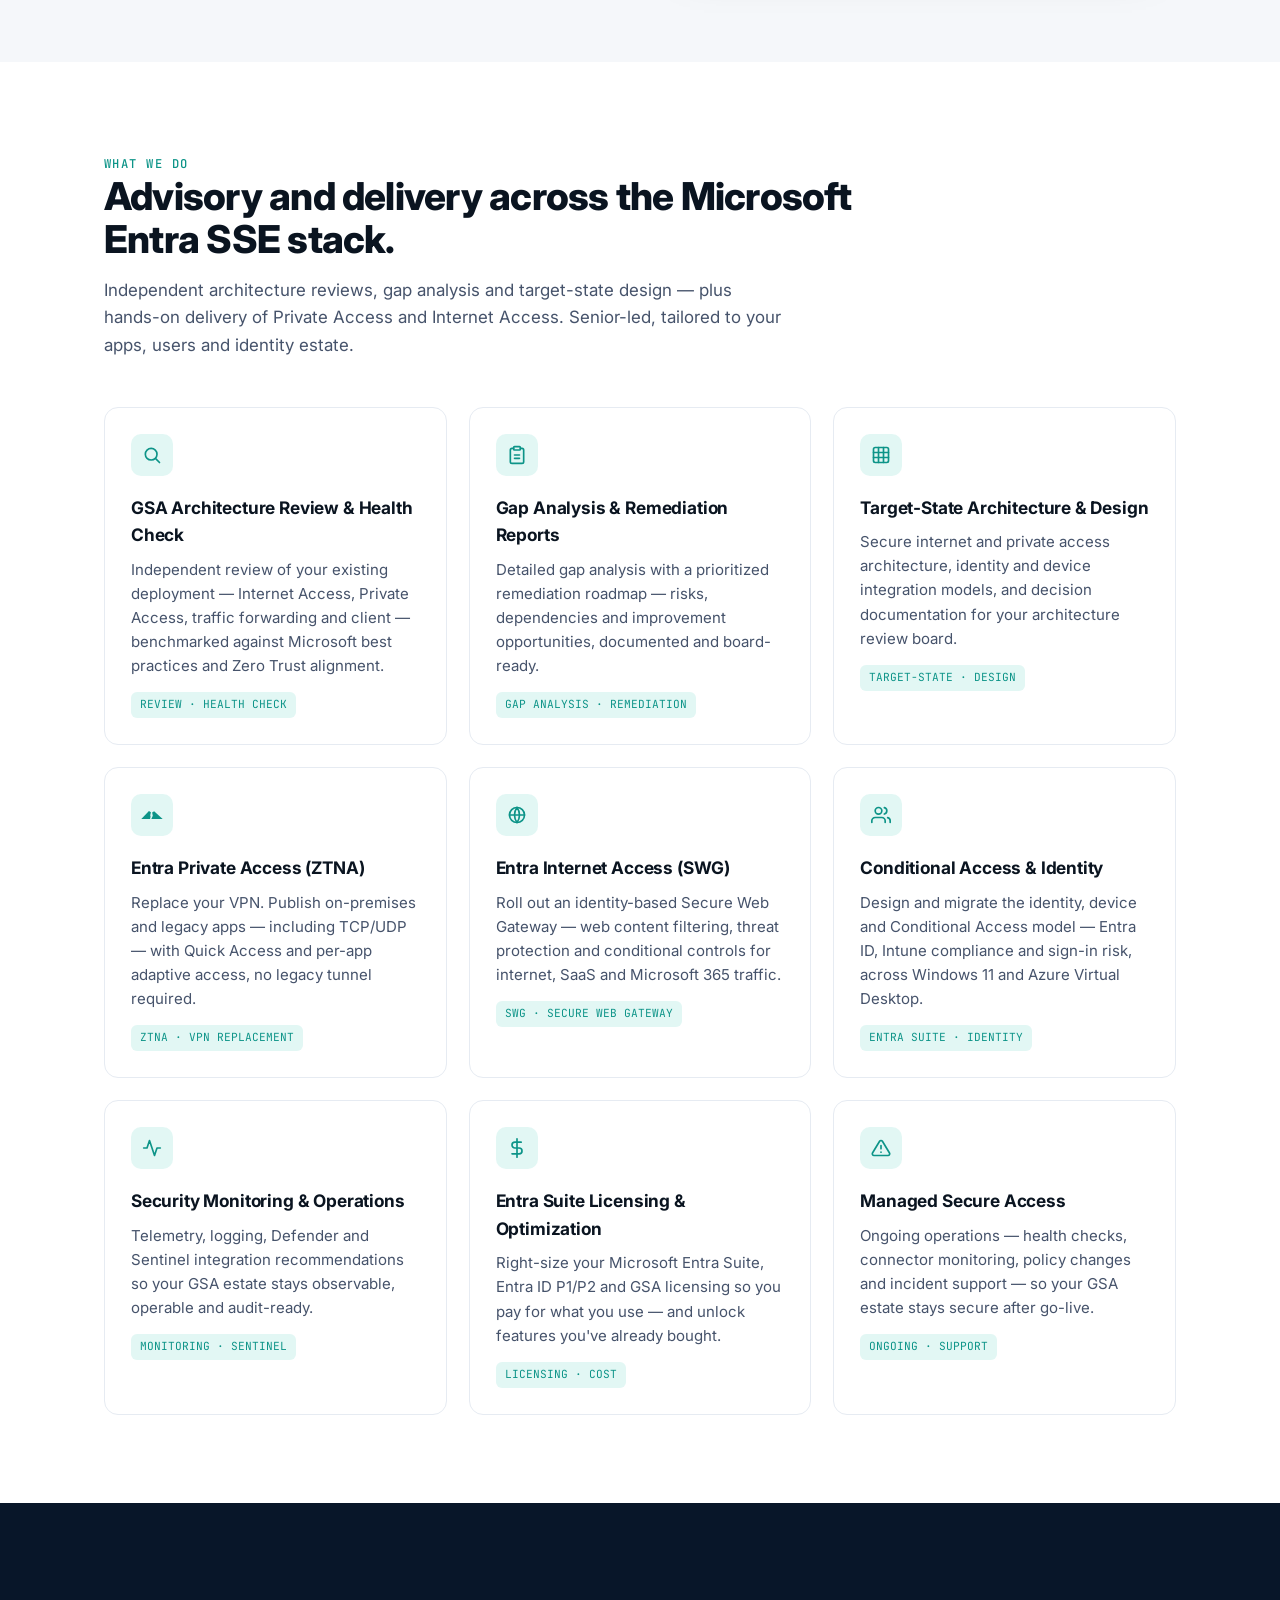
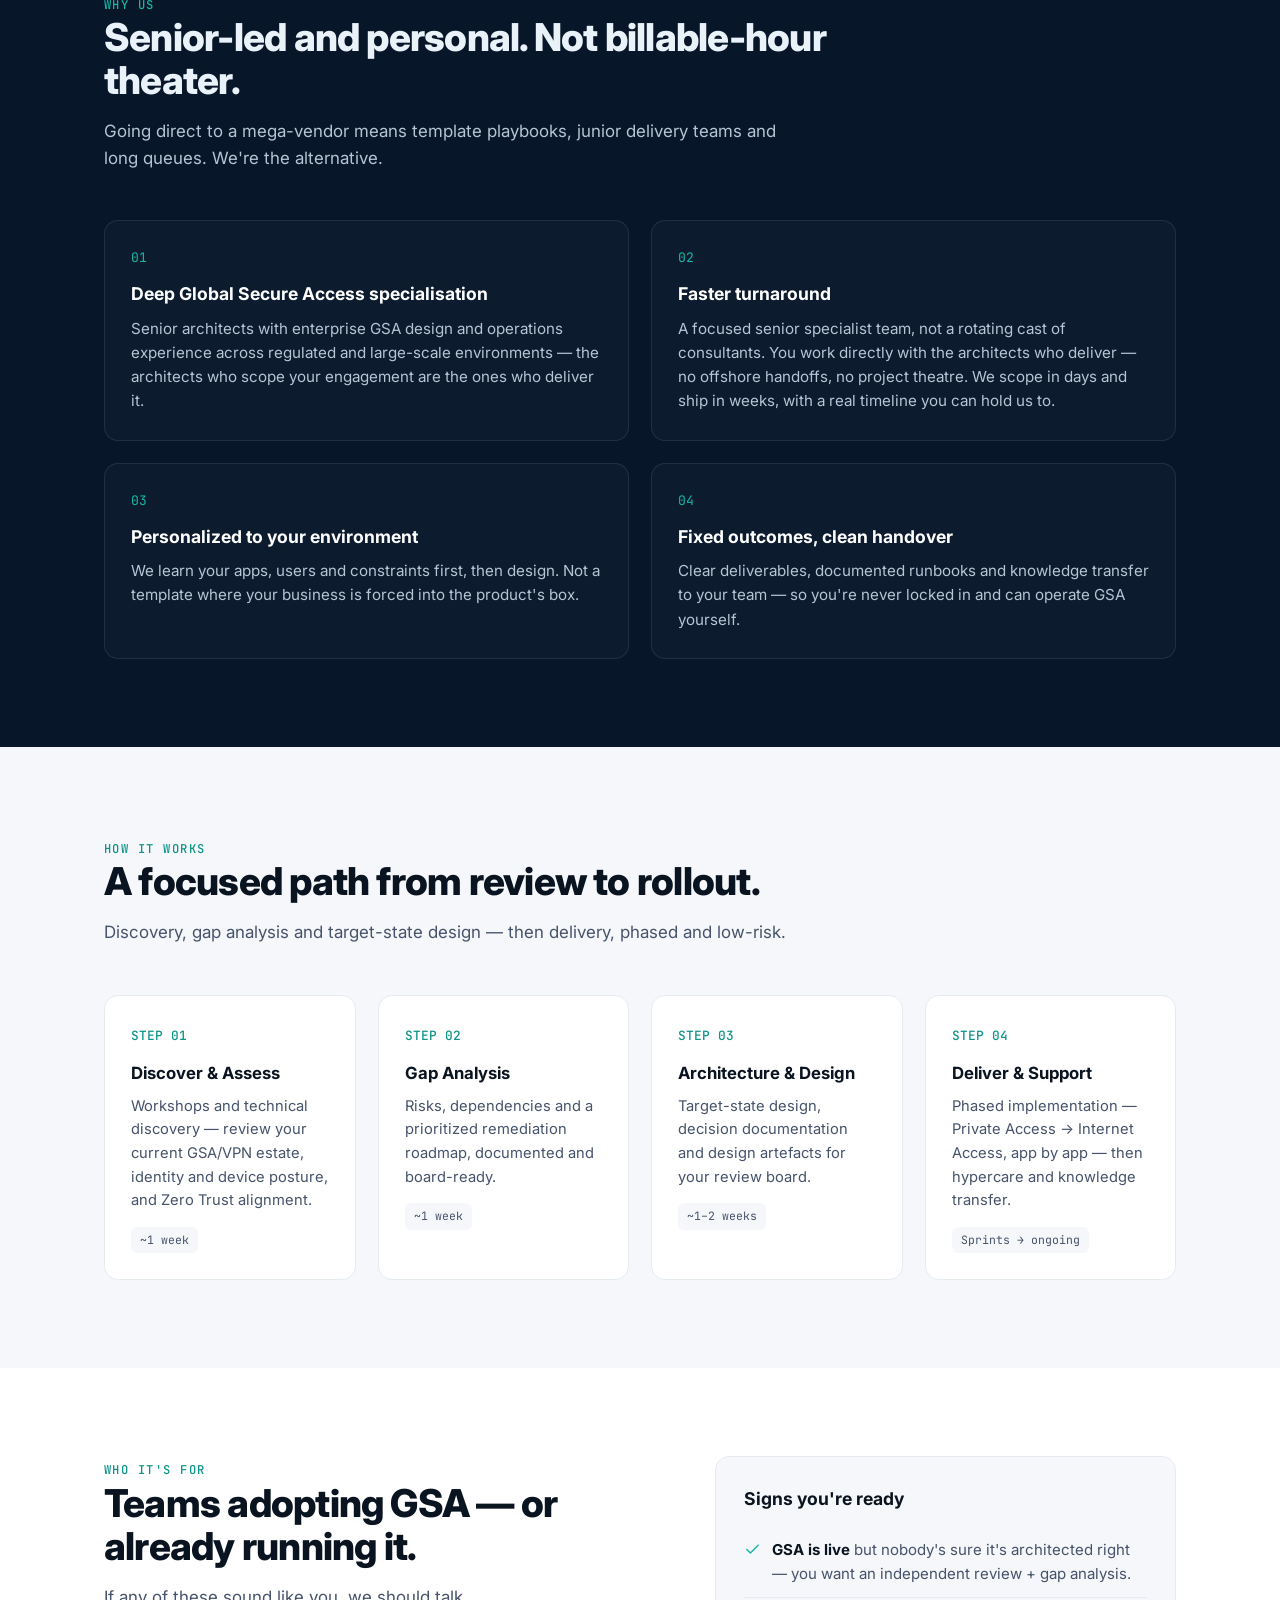
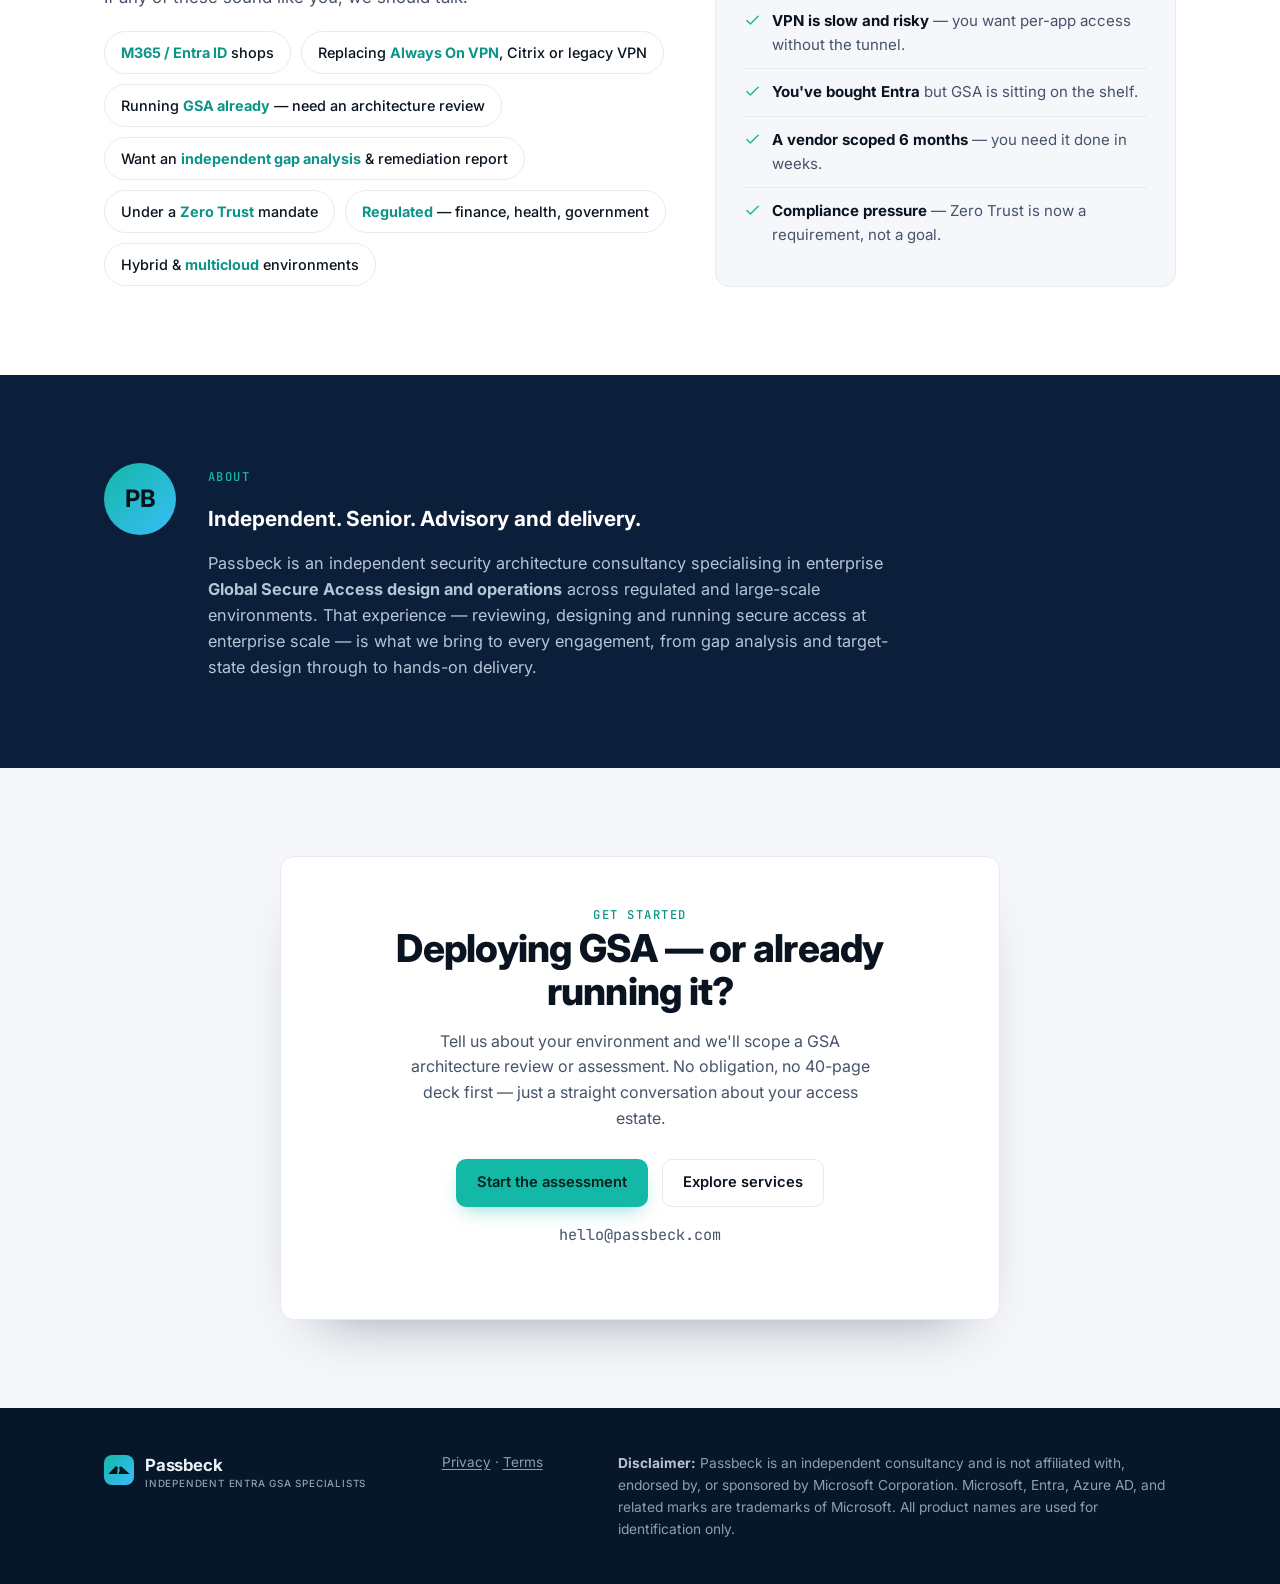
==== commit dc263865: "Integrate Passbeck logo: favicon, webmanifest, OG image, brand mark (replaces lock icon)" ====
--- a/index.html
+++ b/index.html
@@ -3,6 +3,10 @@
 <head>
 <meta charset="UTF-8" />
 <meta name="viewport" content="width=device-width, initial-scale=1.0" />
+<link rel="icon" href="/favicon.ico" sizes="32x32" />
+<link rel="icon" href="/favicon.svg" type="image/svg+xml" />
+<link rel="apple-touch-icon" href="/apple-touch-icon.png" />
+<link rel="manifest" href="/site.webmanifest" />
 <title>Passbeck — Microsoft Global Secure Access (GSA) Architects</title>
 <meta name="description" content="Independent senior architects for Microsoft Entra Global Secure Access. Architecture reviews, gap analysis, remediation reports and target-state design — plus end-to-end delivery of Private Access and Internet Access." />
 <link rel="canonical" href="https://passbeck.com/" />
@@ -11,7 +15,10 @@
 <meta property="og:url" content="https://passbeck.com/" />
 <meta property="og:title" content="Passbeck — Independent Microsoft GSA Security Architects" />
 <meta property="og:description" content="Independent Microsoft GSA security architects — architecture reviews, gap analysis, target-state design and delivery." />
-<meta name="twitter:card" content="summary" />
+<meta property="og:image" content="https://passbeck.com/og-image.png" />
+<meta property="og:image:width" content="1200" />
+<meta property="og:image:height" content="630" />
+<meta name="twitter:card" content="summary_large_image" />
 <meta name="twitter:title" content="Passbeck — Independent Microsoft GSA Security Architects" />
 <meta name="twitter:description" content="Independent Microsoft GSA security architects — architecture reviews, gap analysis, target-state design and delivery." />
 <script type="application/ld+json">
@@ -28,7 +35,7 @@
   <div class="wrap nav">
     <a class="brand" href="#top" aria-label="Passbeck home">
       <span class="mark" aria-hidden="true">
-        <svg viewBox="0 0 24 24" fill="none" stroke="currentColor" stroke-width="2.2" stroke-linecap="round" stroke-linejoin="round"><rect x="4" y="10" width="16" height="11" rx="2"/><path d="M8 10V7a4 4 0 0 1 8 0v3"/></svg>
+        <svg viewBox="0 0 1000 374.3" fill="currentColor" style="width:22px;height:8px"><path d="M357.54 0 L0 374.3 L408.83 374.3 L434.08 261.56 L417.6 198.5 L449.72 59.43 Z"/><path d="M599.55 12.57 L506.49 75.24 L537.81 227.06 L469.27 374.3 L1000 374.3 Z"/></svg>
       </span>
       <span>Passbeck<small>Independent Entra GSA specialists</small></span>
     </a>
@@ -137,7 +144,7 @@
           <span class="tag">TARGET-STATE · DESIGN</span>
         </div>
         <div class="card reveal">
-          <div class="icon"><svg viewBox="0 0 24 24" fill="none" stroke="currentColor" stroke-width="2" stroke-linecap="round" stroke-linejoin="round"><rect x="4" y="10" width="16" height="11" rx="2"/><path d="M8 10V7a4 4 0 0 1 8 0v3"/></svg></div>
+          <div class="icon"><svg viewBox="0 0 1000 374.3" fill="currentColor" style="width:22px;height:8px"><path d="M357.54 0 L0 374.3 L408.83 374.3 L434.08 261.56 L417.6 198.5 L449.72 59.43 Z"/><path d="M599.55 12.57 L506.49 75.24 L537.81 227.06 L469.27 374.3 L1000 374.3 Z"/></svg></div>
           <h3>Entra Private Access (ZTNA)</h3>
           <p>Replace your VPN. Publish on-premises and legacy apps — including TCP/UDP — with Quick Access and per-app adaptive access, no legacy tunnel required.</p>
           <span class="tag">ZTNA · VPN REPLACEMENT</span>
@@ -309,7 +316,7 @@
   <div class="wrap foot">
     <a class="brand" href="#top">
       <span class="mark" aria-hidden="true">
-        <svg viewBox="0 0 24 24" fill="none" stroke="currentColor" stroke-width="2.2" stroke-linecap="round" stroke-linejoin="round"><rect x="4" y="10" width="16" height="11" rx="2"/><path d="M8 10V7a4 4 0 0 1 8 0v3"/></svg>
+        <svg viewBox="0 0 1000 374.3" fill="currentColor" style="width:22px;height:8px"><path d="M357.54 0 L0 374.3 L408.83 374.3 L434.08 261.56 L417.6 198.5 L449.72 59.43 Z"/><path d="M599.55 12.57 L506.49 75.24 L537.81 227.06 L469.27 374.3 L1000 374.3 Z"/></svg>
       </span>
       <span>Passbeck<small>Independent Entra GSA specialists</small></span>
     </a>
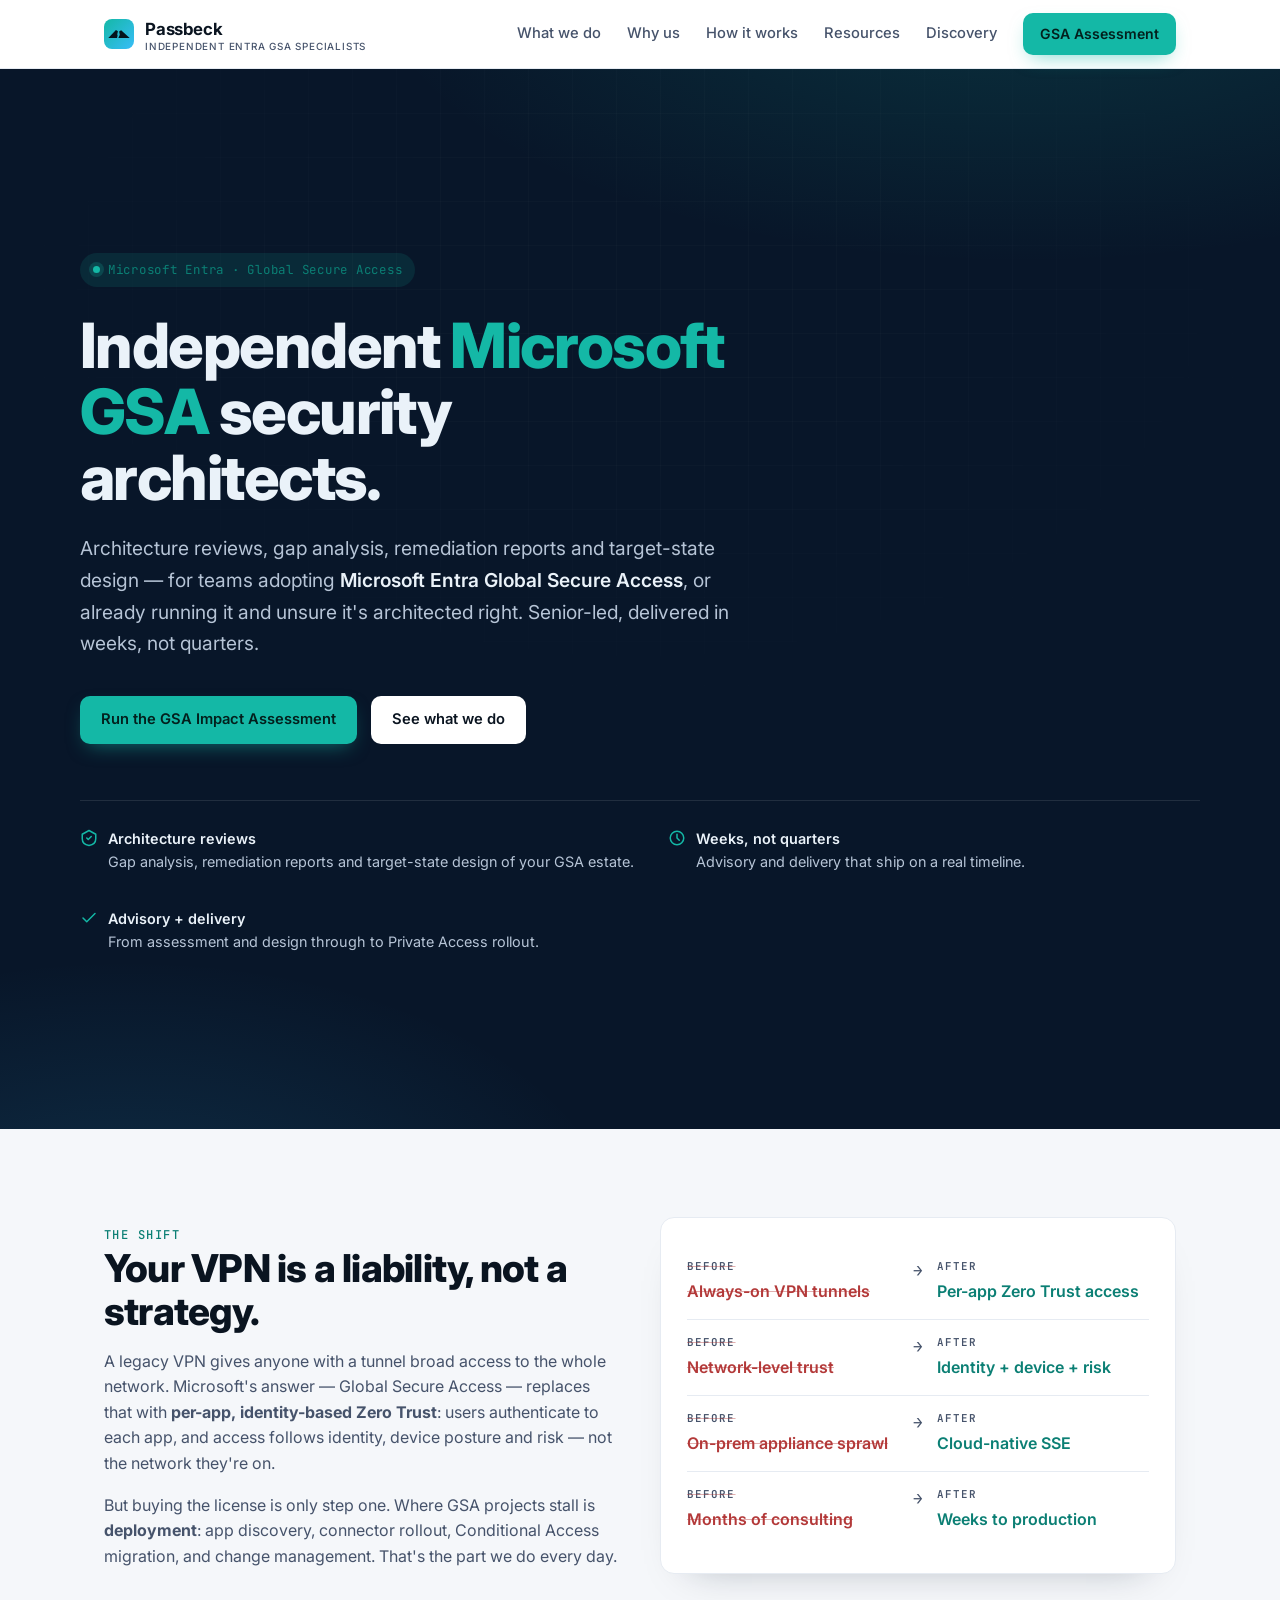
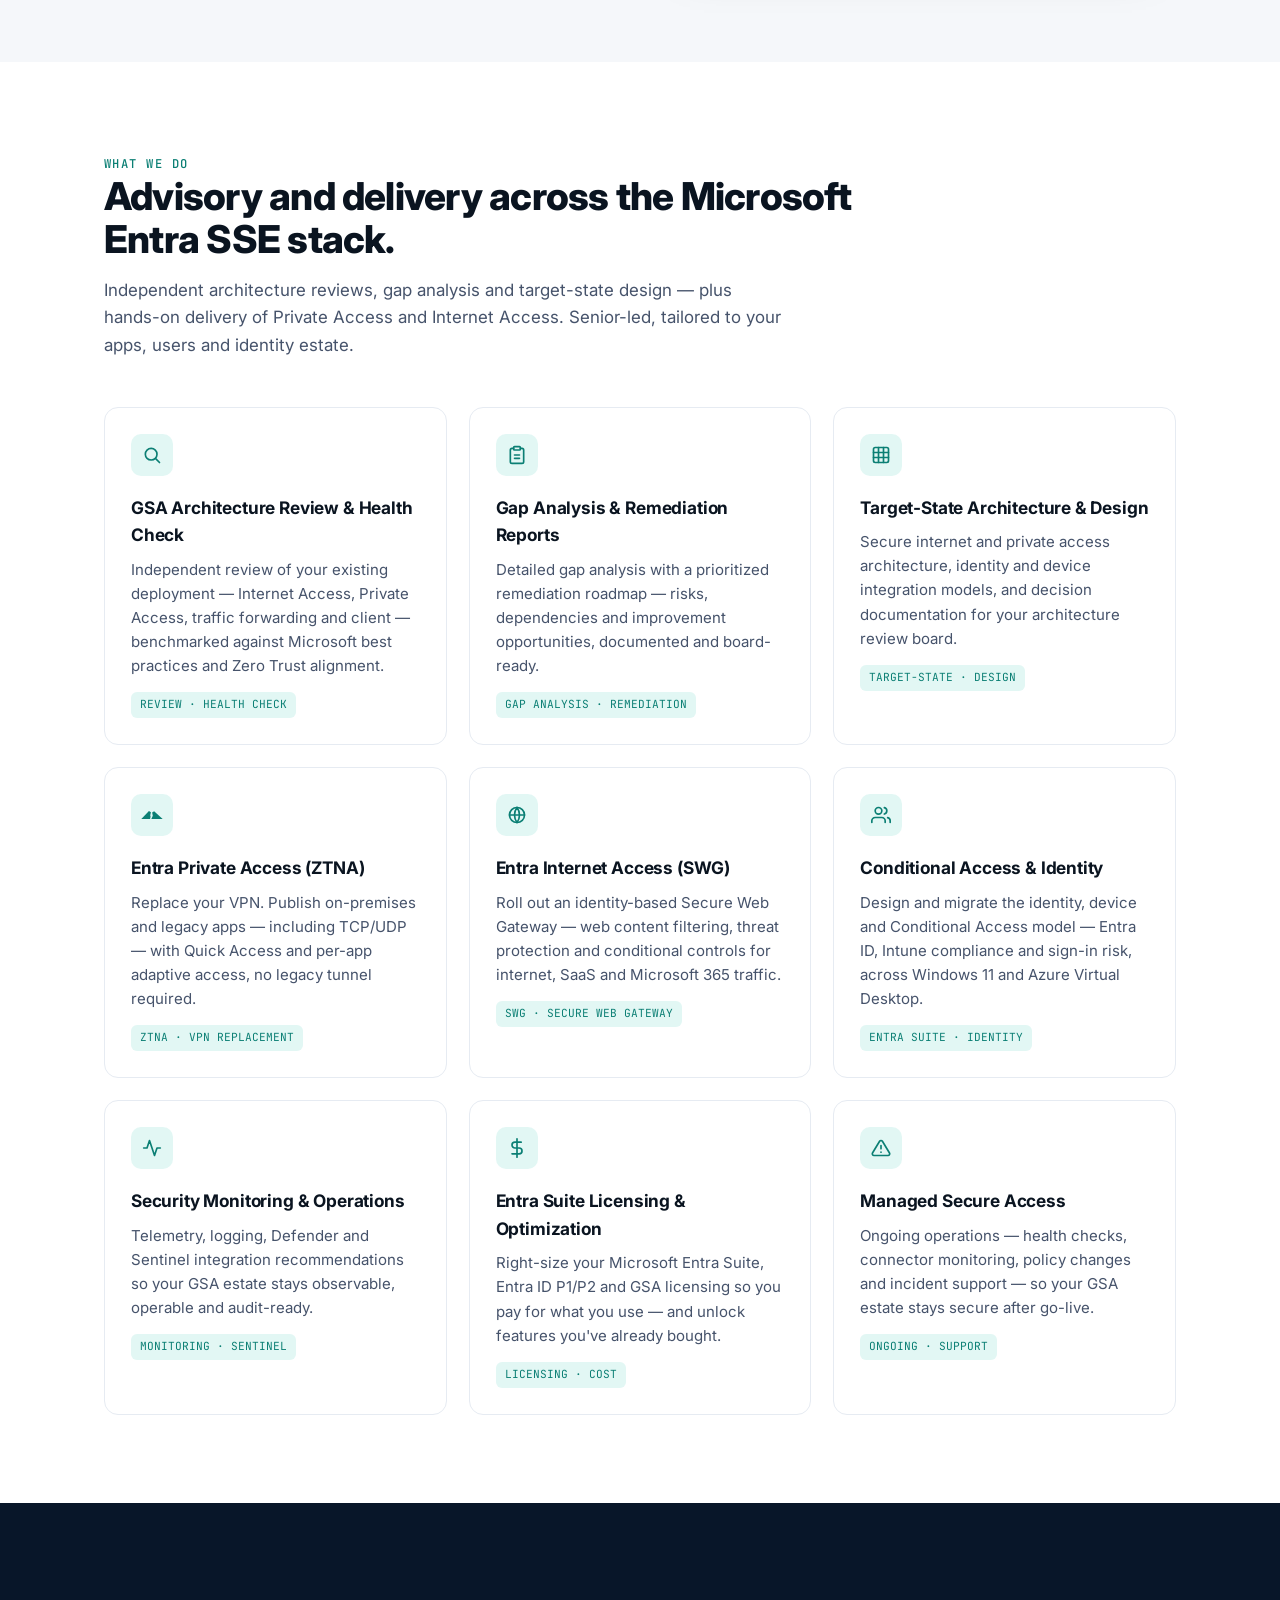
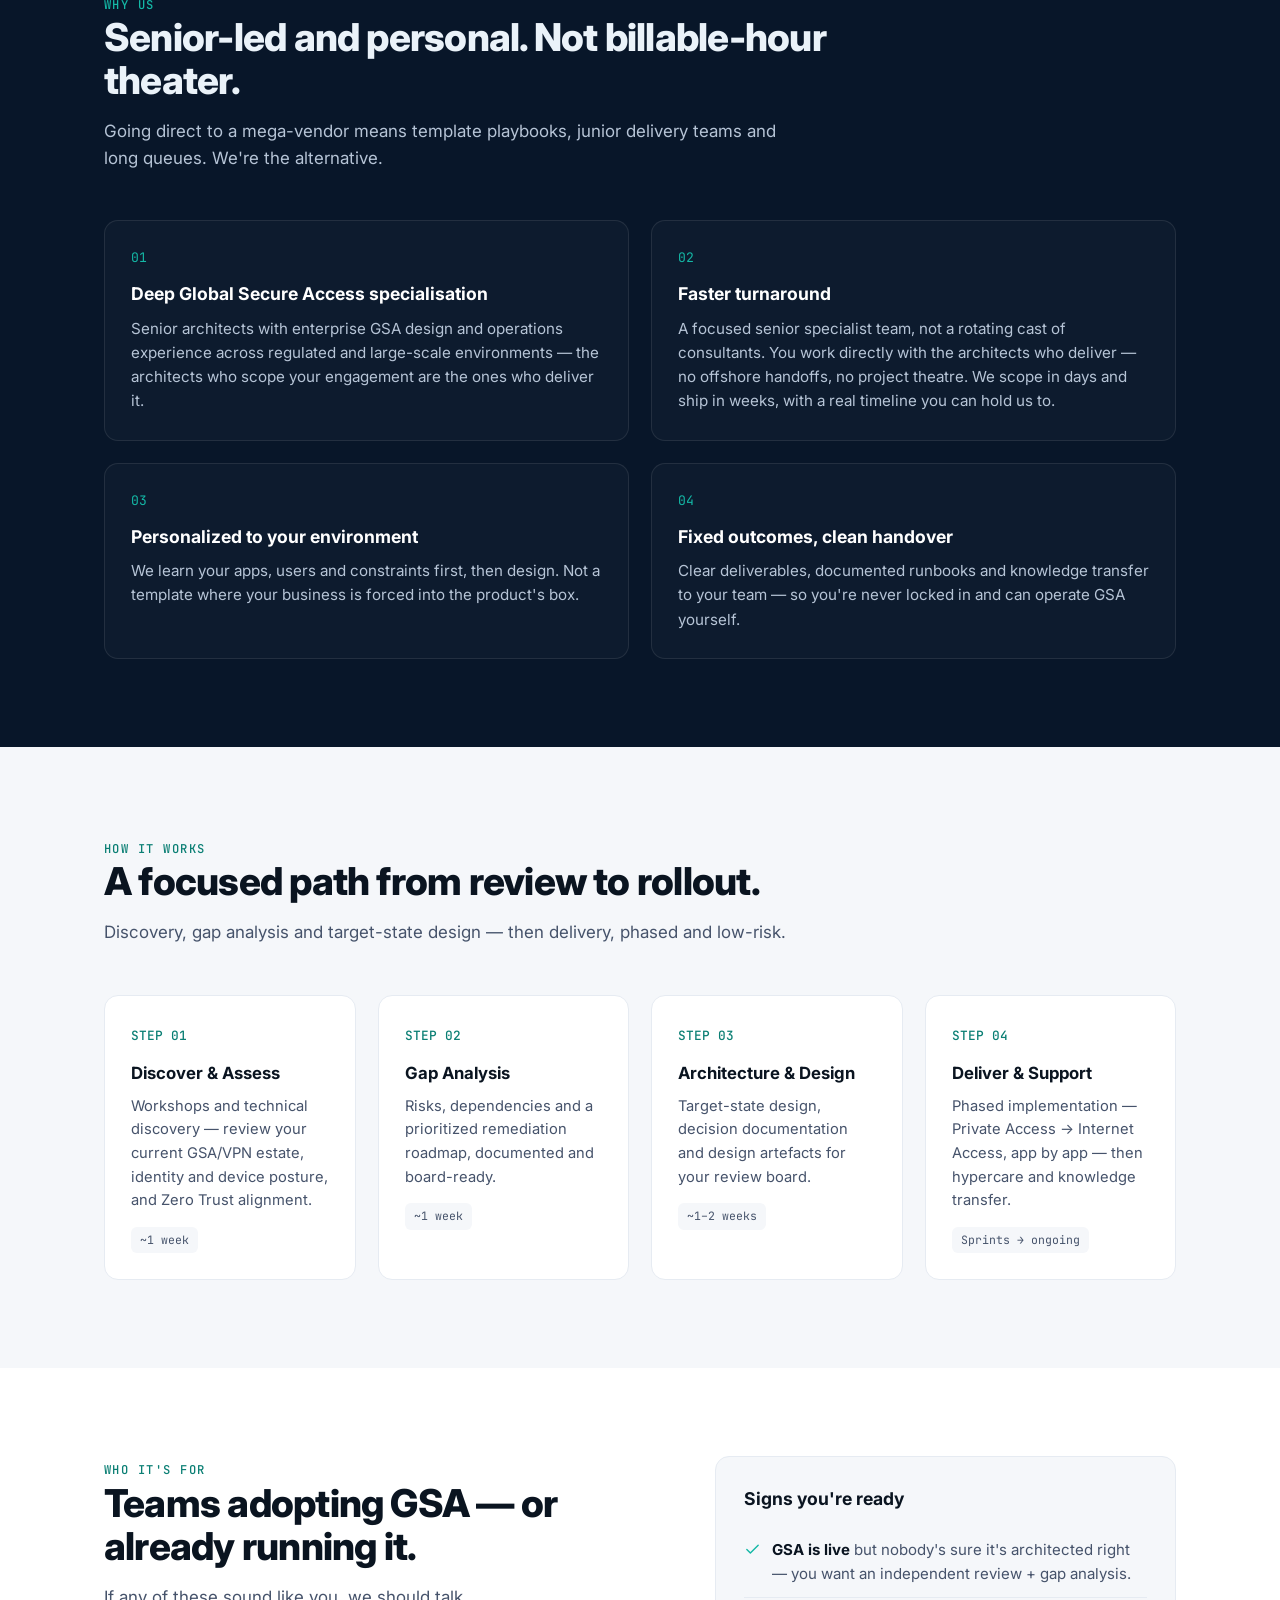
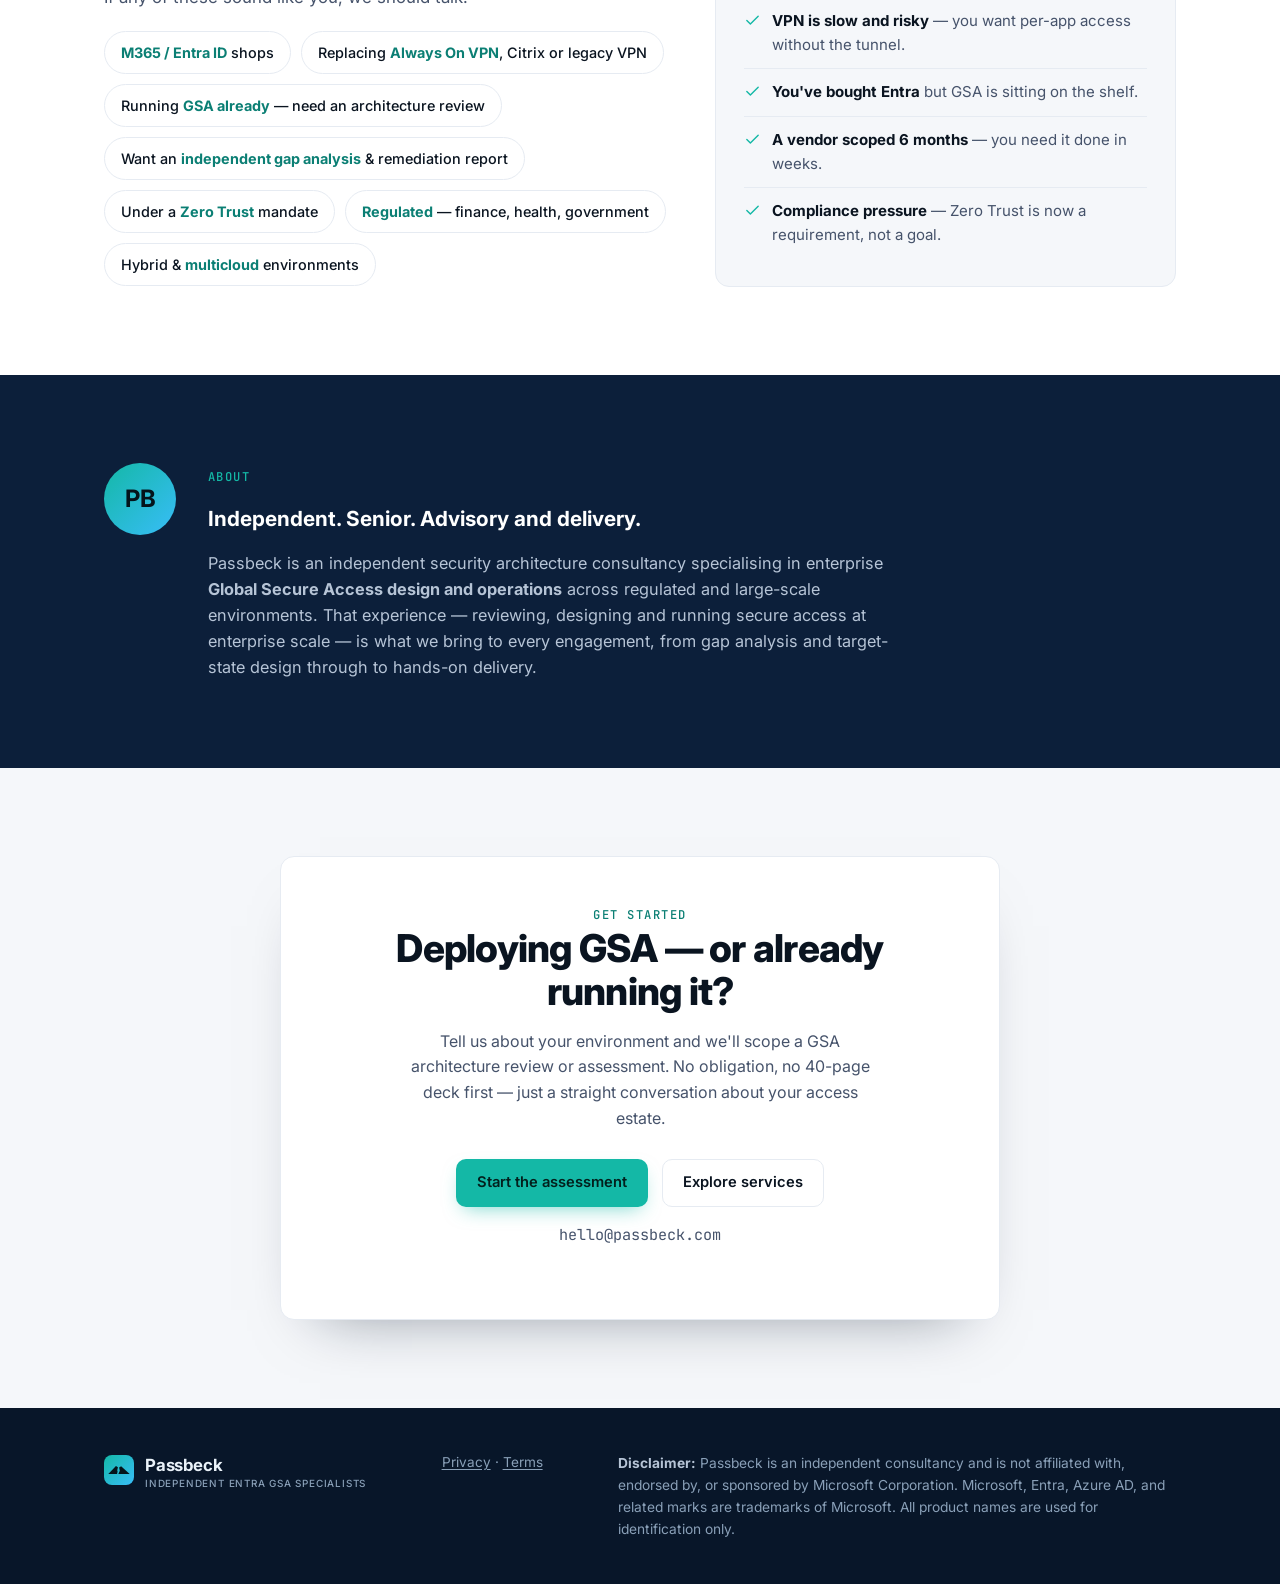
==== commit 0b2f837b: "Accessibility fixes: contrast (darken accent-strong), heading order, aria-label mismatch" ====
--- a/index.html
+++ b/index.html
@@ -33,7 +33,7 @@
 
 <header>
   <div class="wrap nav">
-    <a class="brand" href="#top" aria-label="Passbeck home">
+    <a class="brand" href="#top">
       <span class="mark" aria-hidden="true">
         <svg viewBox="0 0 1000 374.3" fill="currentColor" style="width:22px;height:8px"><path d="M357.54 0 L0 374.3 L408.83 374.3 L434.08 261.56 L417.6 198.5 L449.72 59.43 Z"/><path d="M599.55 12.57 L506.49 75.24 L537.81 227.06 L469.27 374.3 L1000 374.3 Z"/></svg>
       </span>
--- a/assets/style.css
+++ b/assets/style.css
@@ -4,7 +4,7 @@
   --navy: #081629;
   --navy-2: #0c1f3a;
   --accent: #14b8a6;
-  --accent-strong: #0d9488;
+  --accent-strong: #0b7f74;
   --accent-soft: rgba(20, 184, 166, 0.12);
   --sky: #38bdf8;
   --sky-soft: rgba(56, 189, 248, 0.12);
@@ -89,7 +89,7 @@
 .eyebrow {
   display: inline-flex; align-items: center; gap: 8px;
   font-family: var(--mono); font-size: 0.78rem; letter-spacing: 0.06em;
-  color: var(--accent); background: var(--accent-soft);
+  color: var(--accent-strong); background: var(--accent-soft);
   padding: 7px 13px; border-radius: 999px; margin-bottom: 26px;
 }
 .eyebrow .dot { width: 7px; height: 7px; border-radius: 50%; background: var(--accent); box-shadow: 0 0 0 4px rgba(20,184,166,0.2); }
@@ -268,7 +268,7 @@
 .wiz-step { display: none; }
 .wiz-step.active { display: block; animation: fadeIn .3s ease; }
 @keyframes fadeIn { from { opacity: 0; transform: translateY(8px); } to { opacity: 1; transform: none; } }
-.wiz-step h3 { font-size: 1.45rem; letter-spacing: -0.015em; margin-bottom: 8px; }
+.wiz-step h2 { font-size: 1.45rem; letter-spacing: -0.015em; margin-bottom: 8px; }
 .wiz-step .hint { color: var(--ink-soft); font-size: 0.98rem; margin-bottom: 26px; max-width: 56ch; }
 
 .option-grid { display: grid; grid-template-columns: repeat(2, 1fr); gap: 12px; }
@@ -286,7 +286,7 @@
   border: 2px solid #c9d2df; display: grid; place-items: center; transition: all .15s;
 }
 .option .box svg { width: 12px; height: 12px; color: #eaf2f9; opacity: 0; }
-.option.selected { border-color: var(--accent); background: var(--accent-soft); box-shadow: 0 0 0 3px rgba(20,184,166,0.12); }
+.option.selected { border-color: var(--accent-strong); background: var(--accent-soft); box-shadow: 0 0 0 3px rgba(20,184,166,0.12); }
 .option.selected .box { background: var(--accent); border-color: var(--accent); }
 .option.selected .box svg { opacity: 1; }
 .option .swatch { width: 12px; height: 12px; border-radius: 4px; flex: 0 0 auto; }
@@ -370,7 +370,7 @@
   color: var(--ink-soft); text-transform: uppercase; margin-bottom: 12px;
 }
 .resource-card .vendor .swatch { width: 11px; height: 11px; border-radius: 3px; }
-.resource-card h3 { font-size: 1.12rem; margin-bottom: 8px; }
+.resource-card h2 { font-size: 1.12rem; margin-bottom: 8px; }
 .resource-card p { color: var(--ink-soft); font-size: 0.92rem; margin-bottom: 14px; }
 .resource-card .more { color: var(--accent-strong); font-weight: 600; font-size: 0.88rem; }
 
@@ -384,7 +384,7 @@
 .guide-body { padding: 64px 0 88px; }
 .guide-grid { display: grid; grid-template-columns: 1fr 1fr; gap: 20px; margin-bottom: 40px; }
 .own-panel { border: 1px solid var(--line); border-radius: var(--radius); padding: 24px; }
-.own-panel h3 { font-size: 1.02rem; margin-bottom: 12px; }
+.own-panel h2 { font-size: 1.02rem; margin-bottom: 12px; }
 .own-panel ul { list-style: none; }
 .own-panel li { display: flex; gap: 9px; padding: 8px 0; font-size: 0.93rem; color: var(--ink-soft); }
 .own-panel li::before { content: "•"; color: var(--accent); flex: 0 0 auto; }
@@ -393,8 +393,8 @@
 .own-panel.vendor h3 { color: var(--ink); }
 
 .guide-step { border: 1px solid var(--line); border-radius: var(--radius); padding: 22px 24px; margin-bottom: 14px; background: var(--white); }
-.guide-step h4 { font-size: 1.02rem; margin-bottom: 8px; }
-.guide-step h4 .sn { font-family: var(--mono); color: var(--accent-strong); font-weight: 600; margin-right: 8px; font-size: 0.86rem; }
+.guide-step h3 { font-size: 1.02rem; margin-bottom: 8px; }
+.guide-step h3 .sn { font-family: var(--mono); color: var(--accent-strong); font-weight: 600; margin-right: 8px; font-size: 0.86rem; }
 .guide-step p { color: var(--ink-soft); font-size: 0.93rem; }
 .callout {
   border-left: 3px solid var(--accent); background: var(--accent-soft);
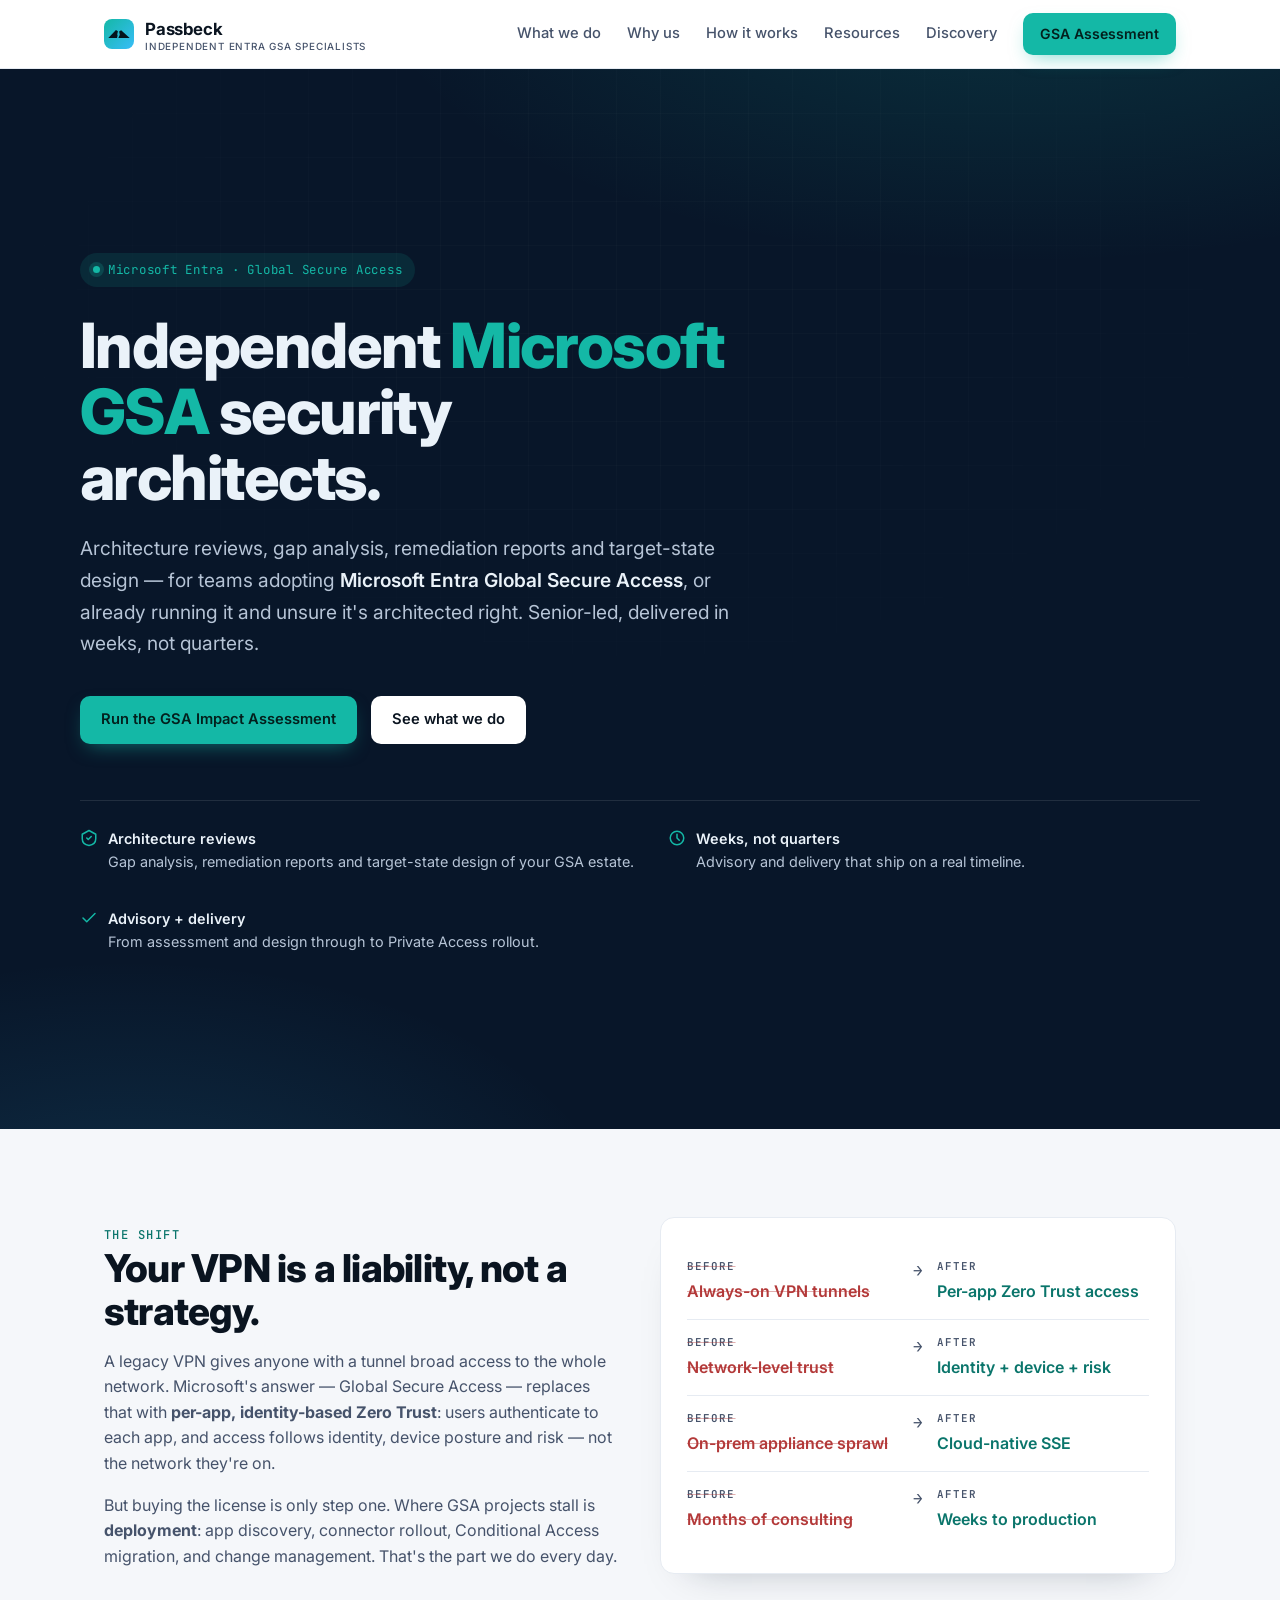
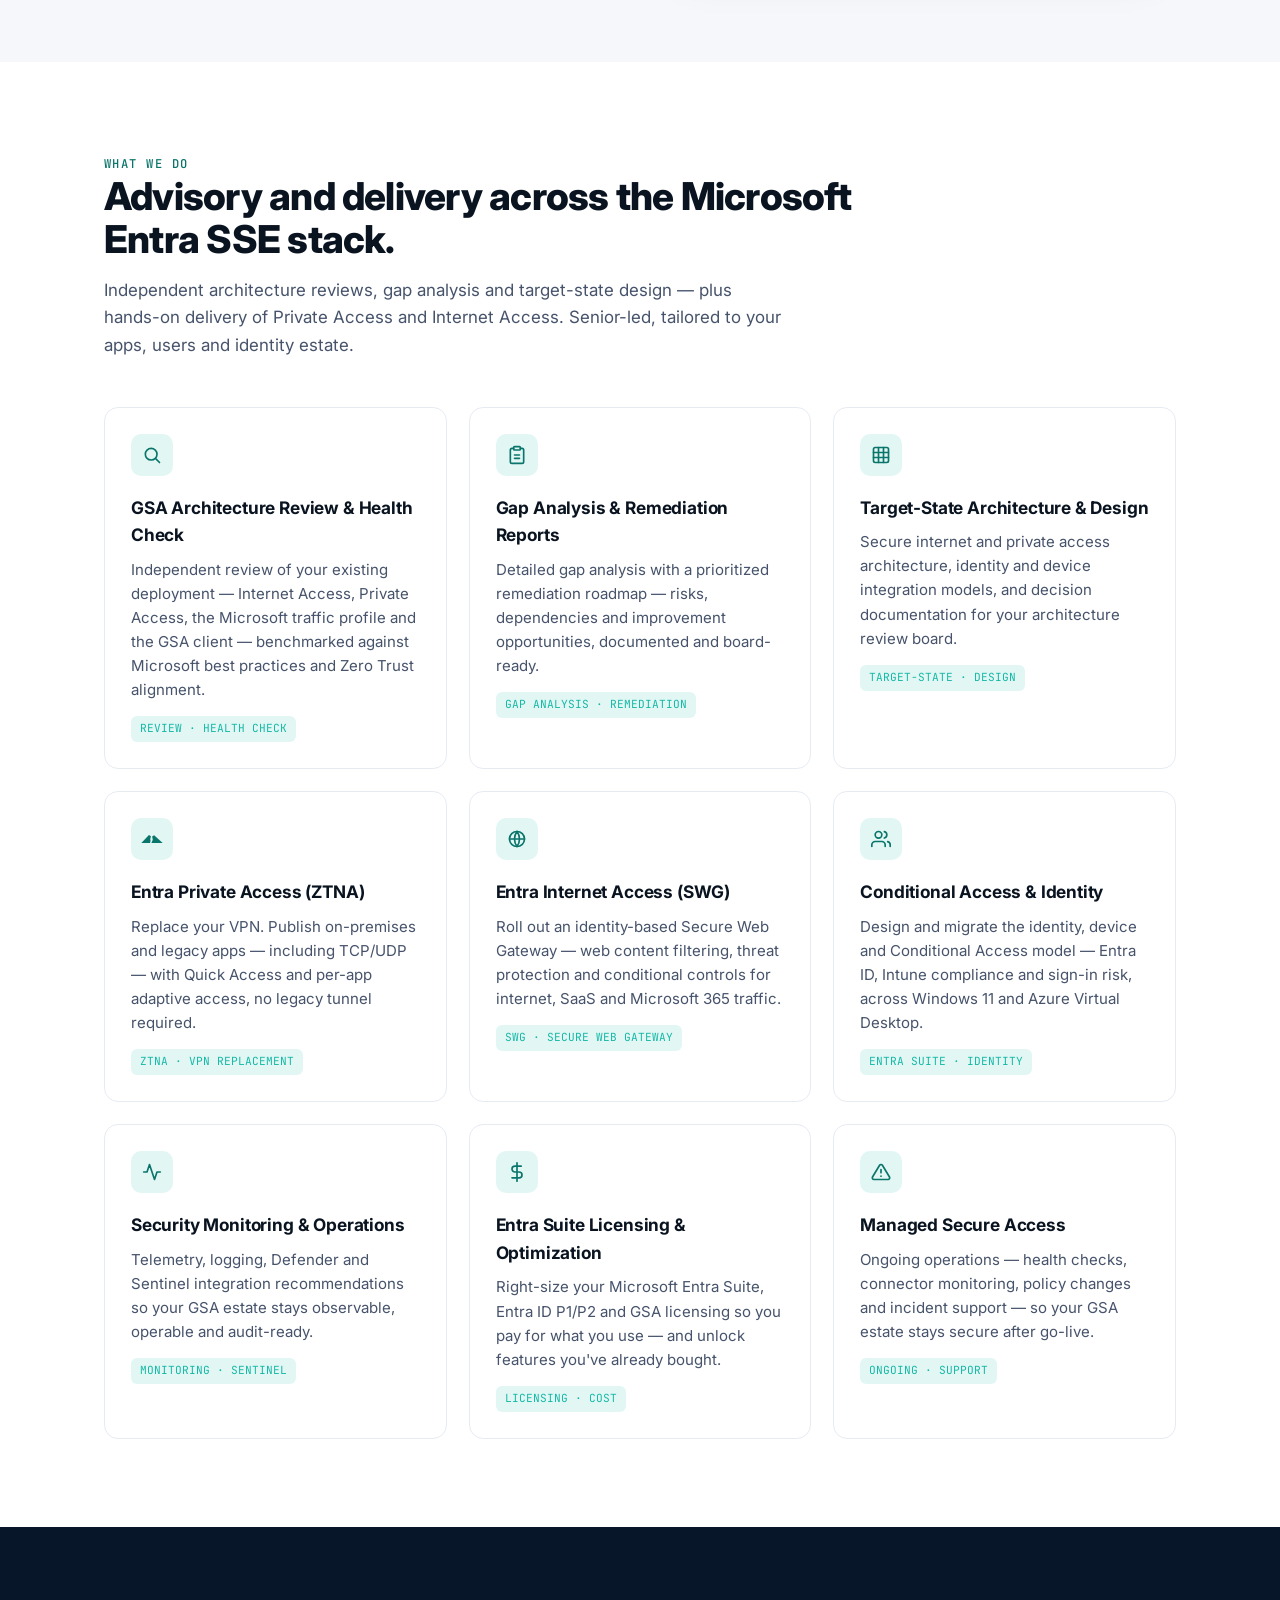
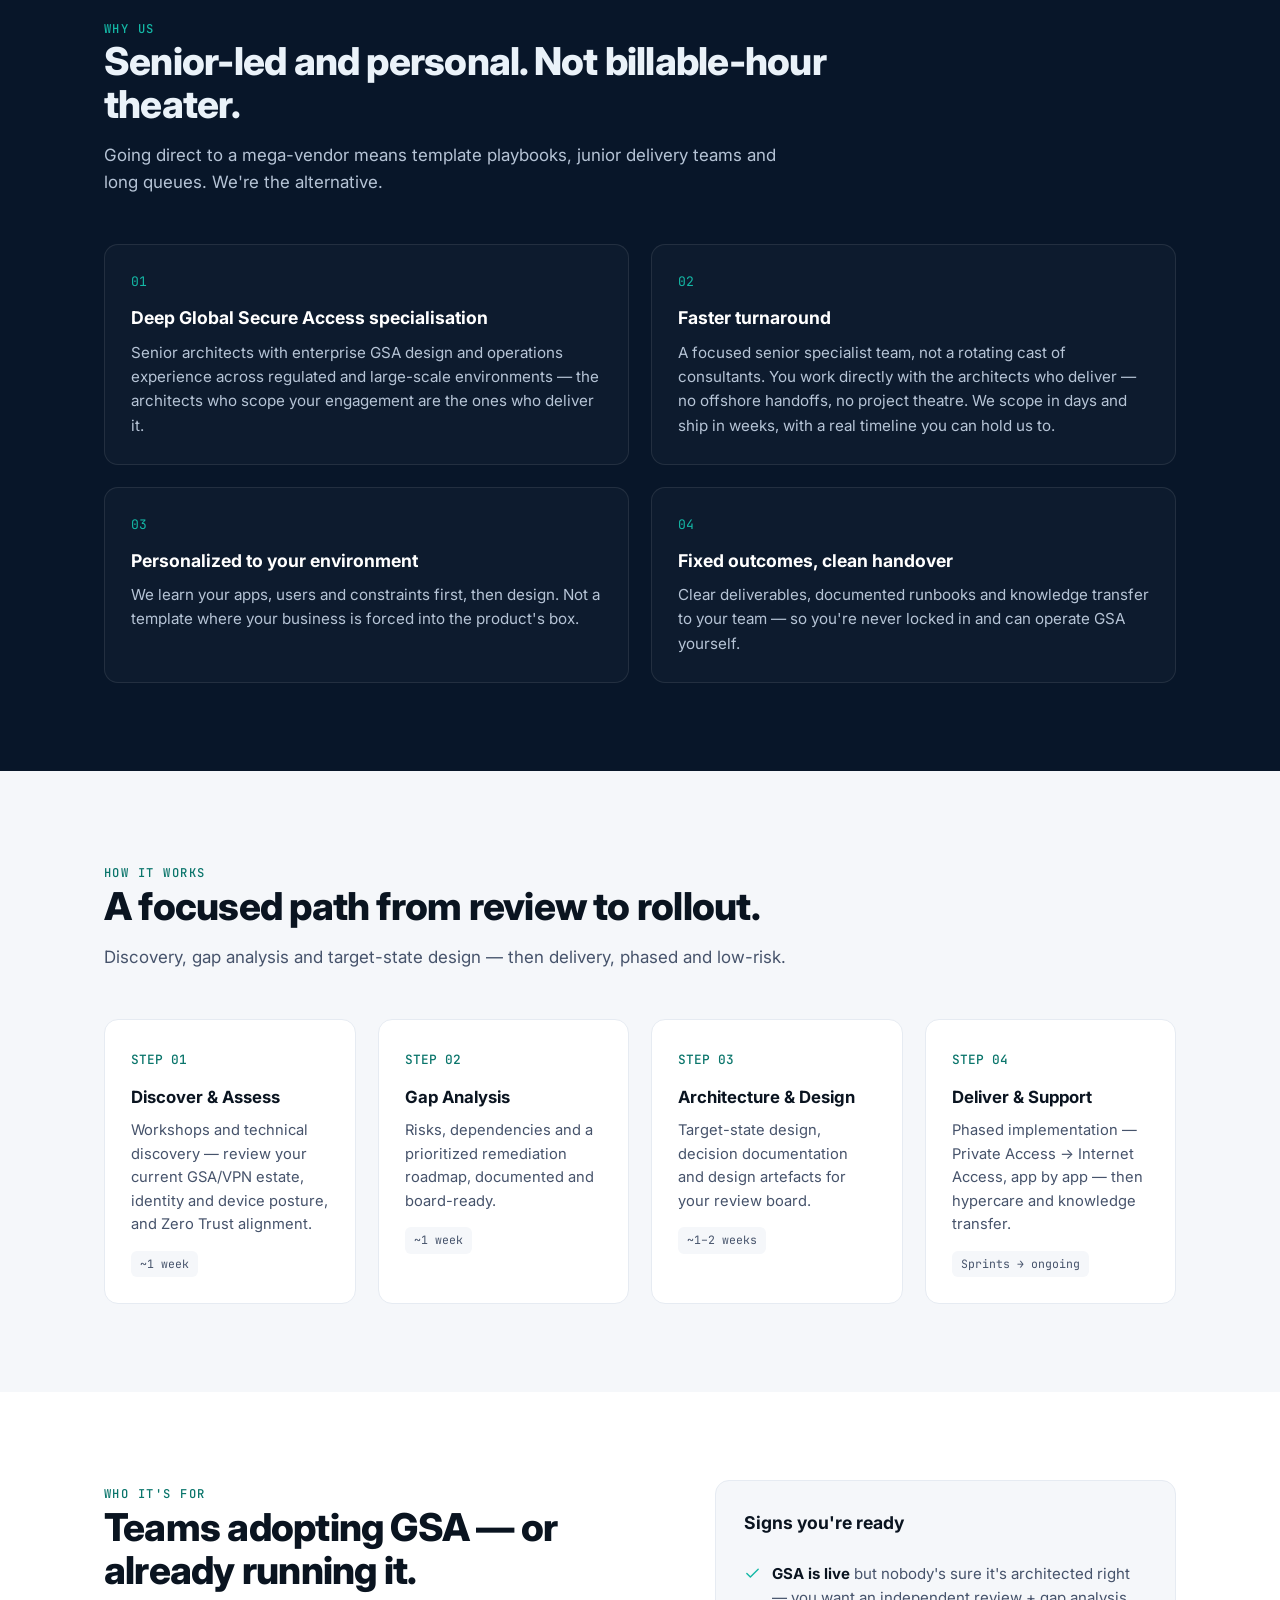
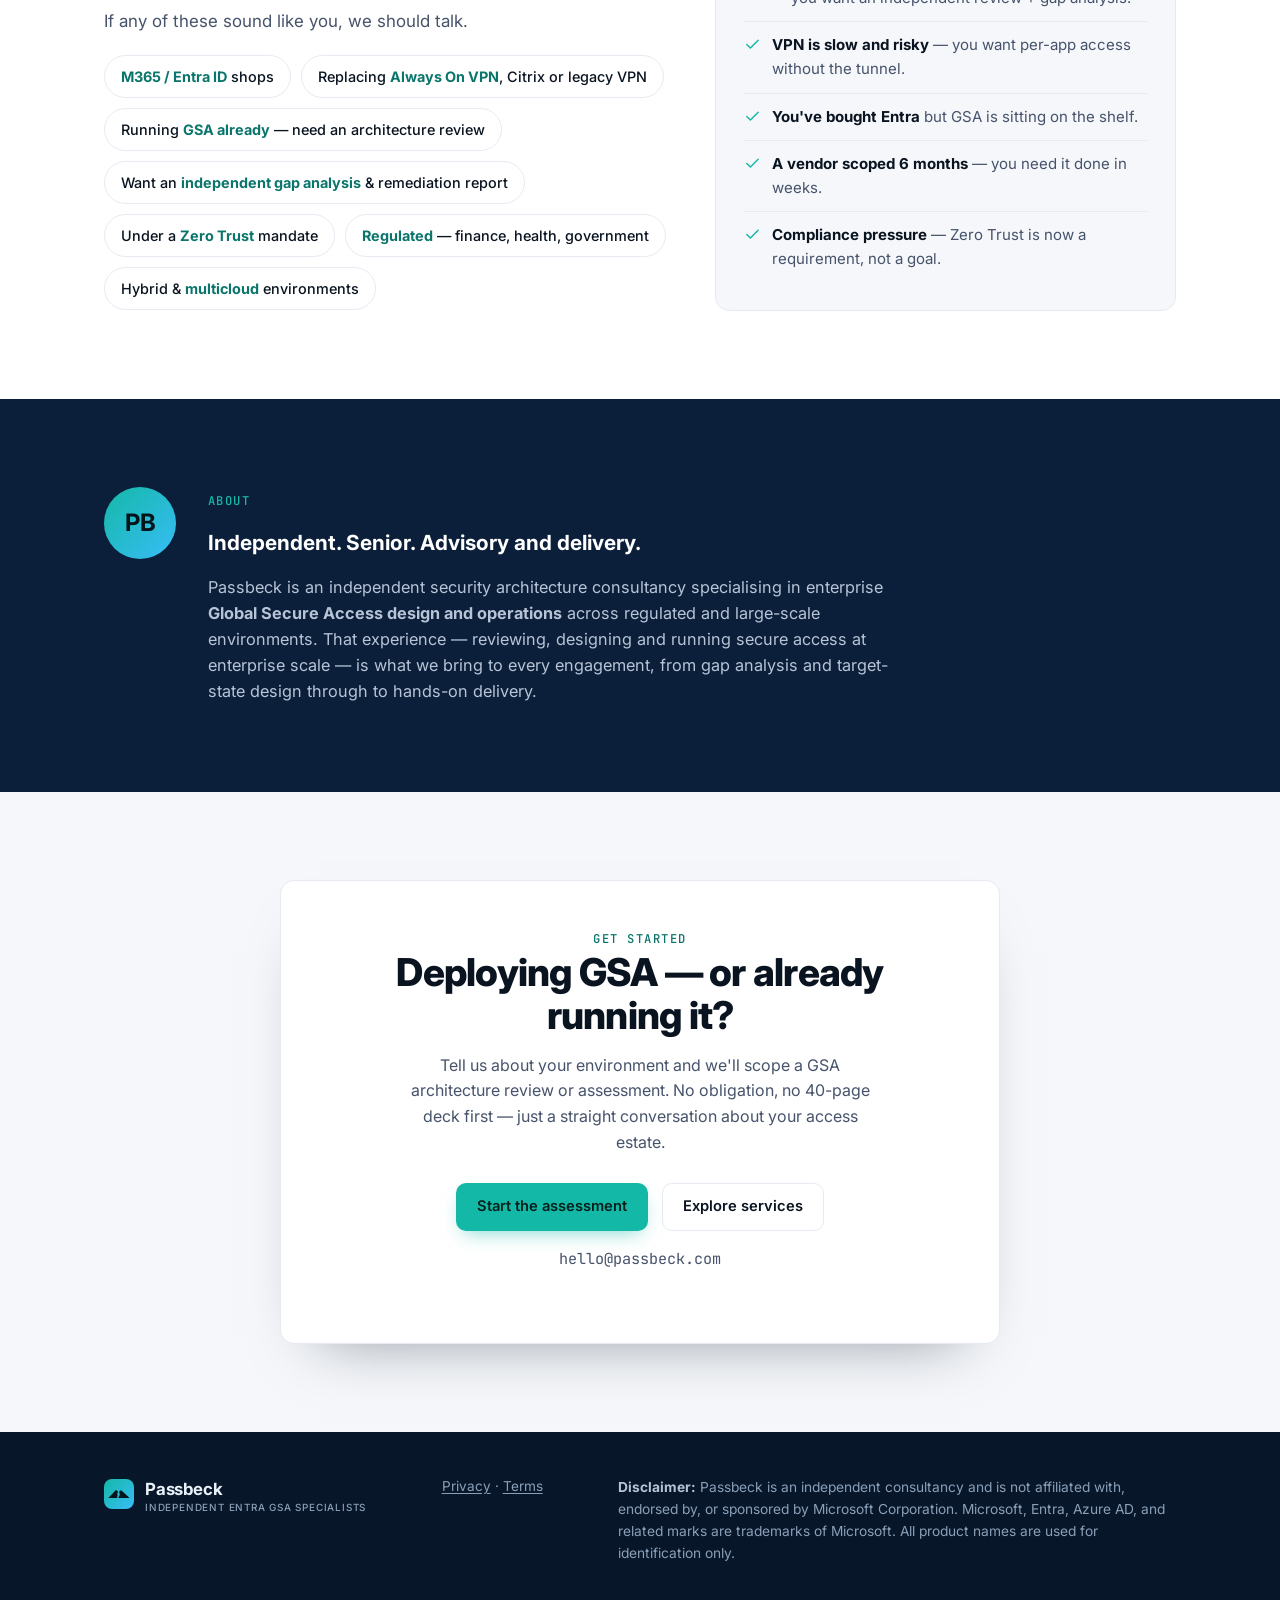
==== commit 8562e26e: "Fix deployed-options taxonomy: replace 'Traffic Forwarding / GSA Client' with 'Microsoft traffic pro" ====
--- a/index.html
+++ b/index.html
@@ -128,7 +128,7 @@
         <div class="card reveal">
           <div class="icon"><svg viewBox="0 0 24 24" fill="none" stroke="currentColor" stroke-width="2" stroke-linecap="round" stroke-linejoin="round"><circle cx="11" cy="11" r="7"/><path d="m21 21-4.3-4.3"/></svg></div>
           <h3>GSA Architecture Review &amp; Health Check</h3>
-          <p>Independent review of your existing deployment — Internet Access, Private Access, traffic forwarding and client — benchmarked against Microsoft best practices and Zero Trust alignment.</p>
+          <p>Independent review of your existing deployment — Internet Access, Private Access, the Microsoft traffic profile and the GSA client — benchmarked against Microsoft best practices and Zero Trust alignment.</p>
           <span class="tag">REVIEW · HEALTH CHECK</span>
         </div>
         <div class="card reveal">
--- a/assets/style.css
+++ b/assets/style.css
@@ -4,7 +4,7 @@
   --navy: #081629;
   --navy-2: #0c1f3a;
   --accent: #14b8a6;
-  --accent-strong: #0b7f74;
+  --accent-strong: #0a756b;
   --accent-soft: rgba(20, 184, 166, 0.12);
   --sky: #38bdf8;
   --sky-soft: rgba(56, 189, 248, 0.12);
@@ -89,10 +89,11 @@
 .eyebrow {
   display: inline-flex; align-items: center; gap: 8px;
   font-family: var(--mono); font-size: 0.78rem; letter-spacing: 0.06em;
-  color: var(--accent-strong); background: var(--accent-soft);
+  color: var(--accent); background: var(--accent-soft);
   padding: 7px 13px; border-radius: 999px; margin-bottom: 26px;
 }
 .eyebrow .dot { width: 7px; height: 7px; border-radius: 50%; background: var(--accent); box-shadow: 0 0 0 4px rgba(20,184,166,0.2); }
+.page-hero .eyebrow { color: var(--accent-strong); }
 .hero h1 {
   font-size: clamp(2.3rem, 5.2vw, 3.9rem); line-height: 1.06; letter-spacing: -0.025em;
   font-weight: 800; max-width: 16ch;
@@ -154,7 +155,7 @@
 .card .icon svg { width: 20px; height: 20px; }
 .card h3 { font-size: 1.08rem; letter-spacing: -0.01em; margin-bottom: 9px; }
 .card p { color: var(--ink-soft); font-size: 0.94rem; }
-.card .tag { display: inline-block; margin-top: 14px; font-family: var(--mono); font-size: 0.7rem; color: var(--accent-strong); background: var(--accent-soft); padding: 4px 9px; border-radius: 6px; }
+.card .tag { display: inline-block; margin-top: 14px; font-family: var(--mono); font-size: 0.7rem; color: var(--accent); background: var(--accent-soft); padding: 4px 9px; border-radius: 6px; }
 
 /* Why us */
 .why { background: var(--navy); color: #eaf2f9; }
@@ -286,7 +287,7 @@
   border: 2px solid #c9d2df; display: grid; place-items: center; transition: all .15s;
 }
 .option .box svg { width: 12px; height: 12px; color: #eaf2f9; opacity: 0; }
-.option.selected { border-color: var(--accent-strong); background: var(--accent-soft); box-shadow: 0 0 0 3px rgba(20,184,166,0.12); }
+.option.selected { border-color: var(--accent); background: var(--accent-soft); box-shadow: 0 0 0 3px rgba(20,184,166,0.12); }
 .option.selected .box { background: var(--accent); border-color: var(--accent); }
 .option.selected .box svg { opacity: 1; }
 .option .swatch { width: 12px; height: 12px; border-radius: 4px; flex: 0 0 auto; }
@@ -332,7 +333,7 @@
 .result-card .rc-head { display: flex; align-items: center; gap: 12px; margin-bottom: 14px; }
 .result-card .rc-head .badge {
   font-family: var(--mono); font-size: 0.72rem; letter-spacing: 0.06em; text-transform: uppercase;
-  color: var(--accent-strong); background: var(--accent-soft); padding: 5px 11px; border-radius: 999px; font-weight: 600;
+  color: var(--accent); background: var(--accent-soft); padding: 5px 11px; border-radius: 999px; font-weight: 600;
 }
 .result-card h3 { font-size: 1.2rem; margin-bottom: 6px; }
 .result-card p { color: var(--ink-soft); font-size: 0.95rem; }
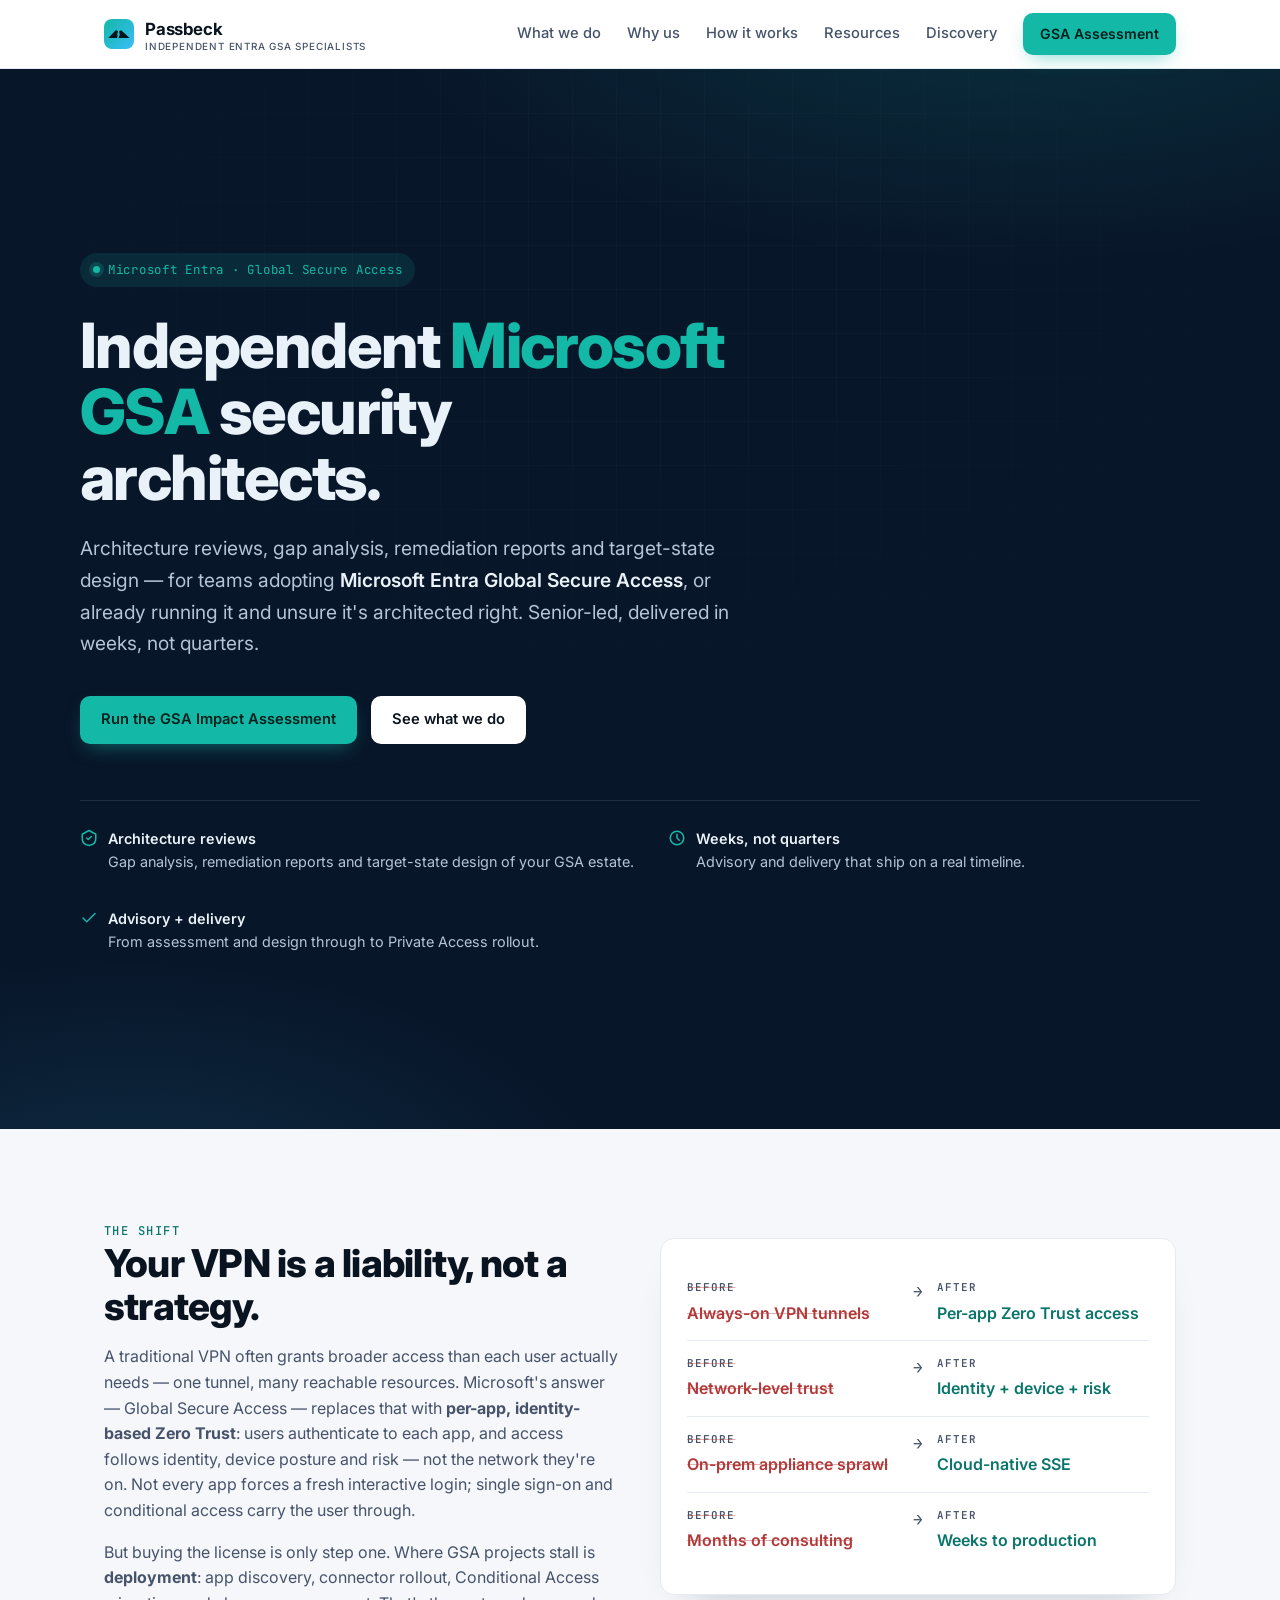
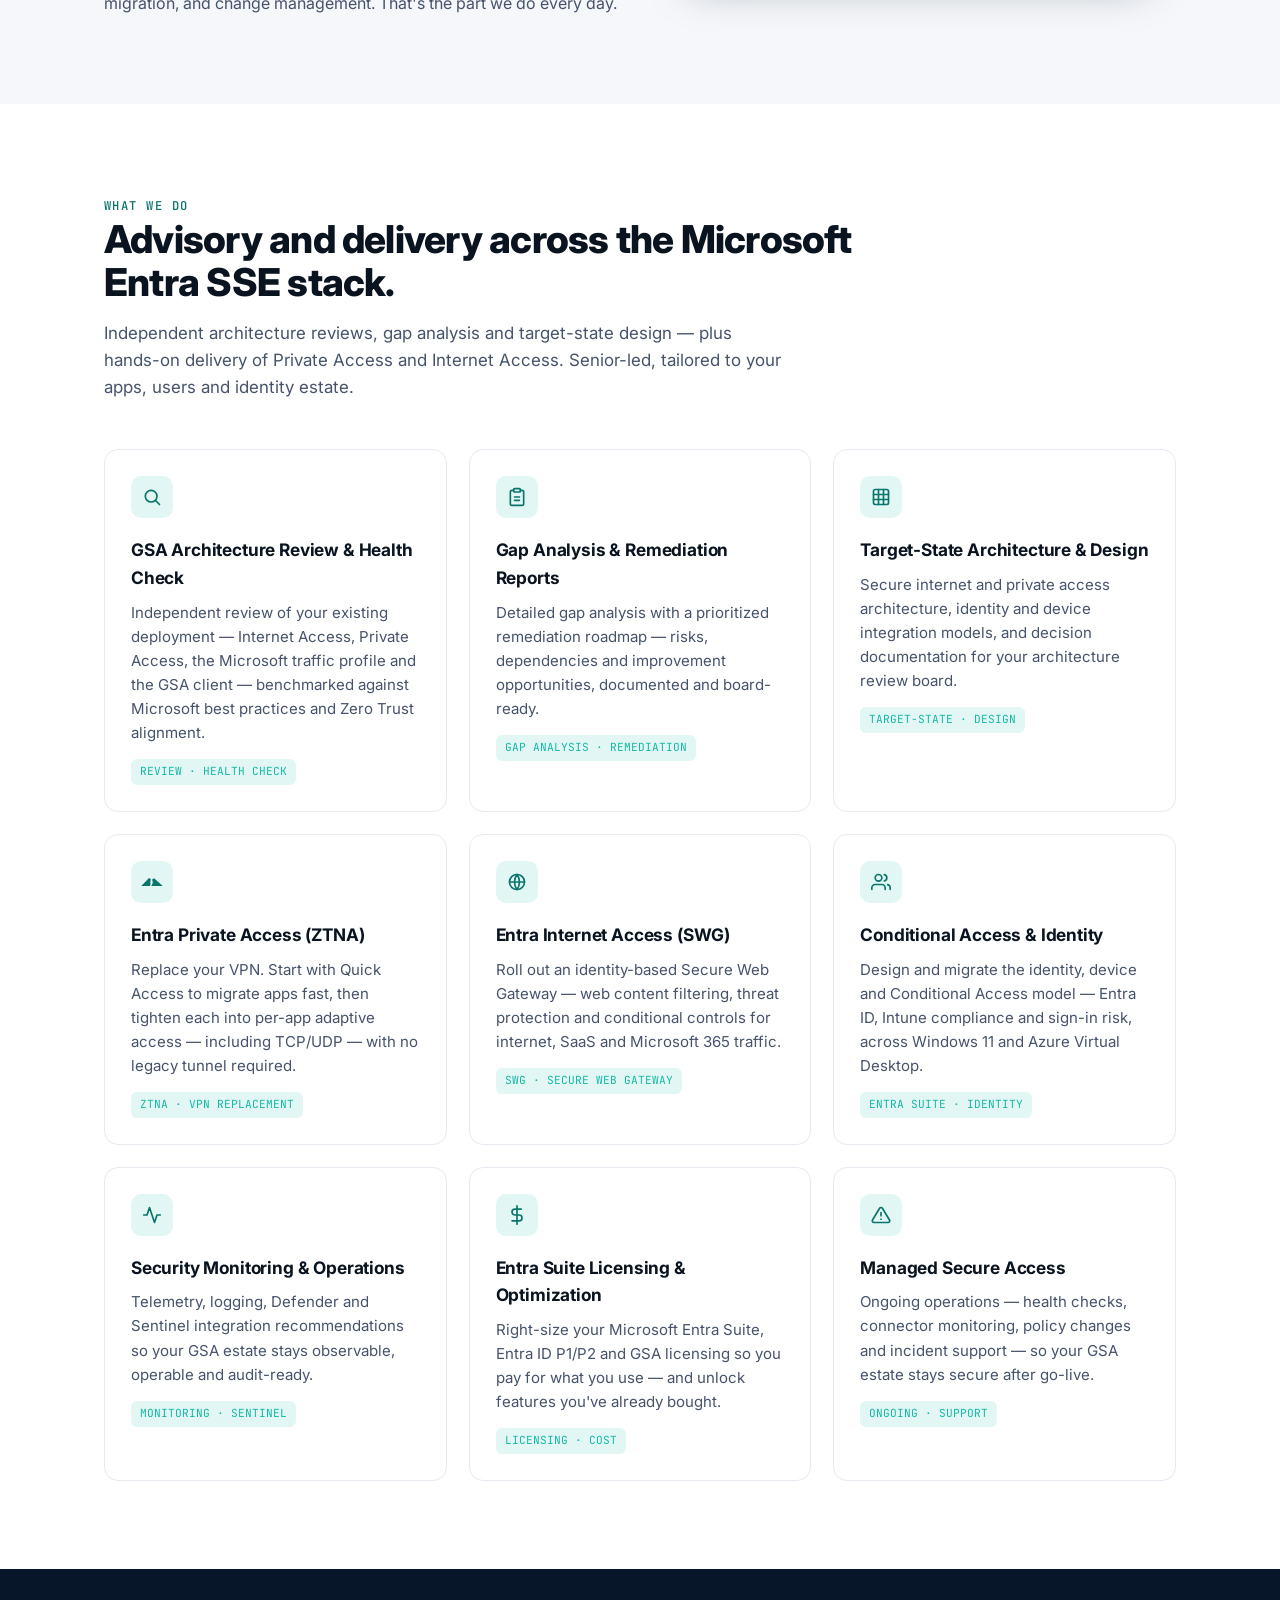
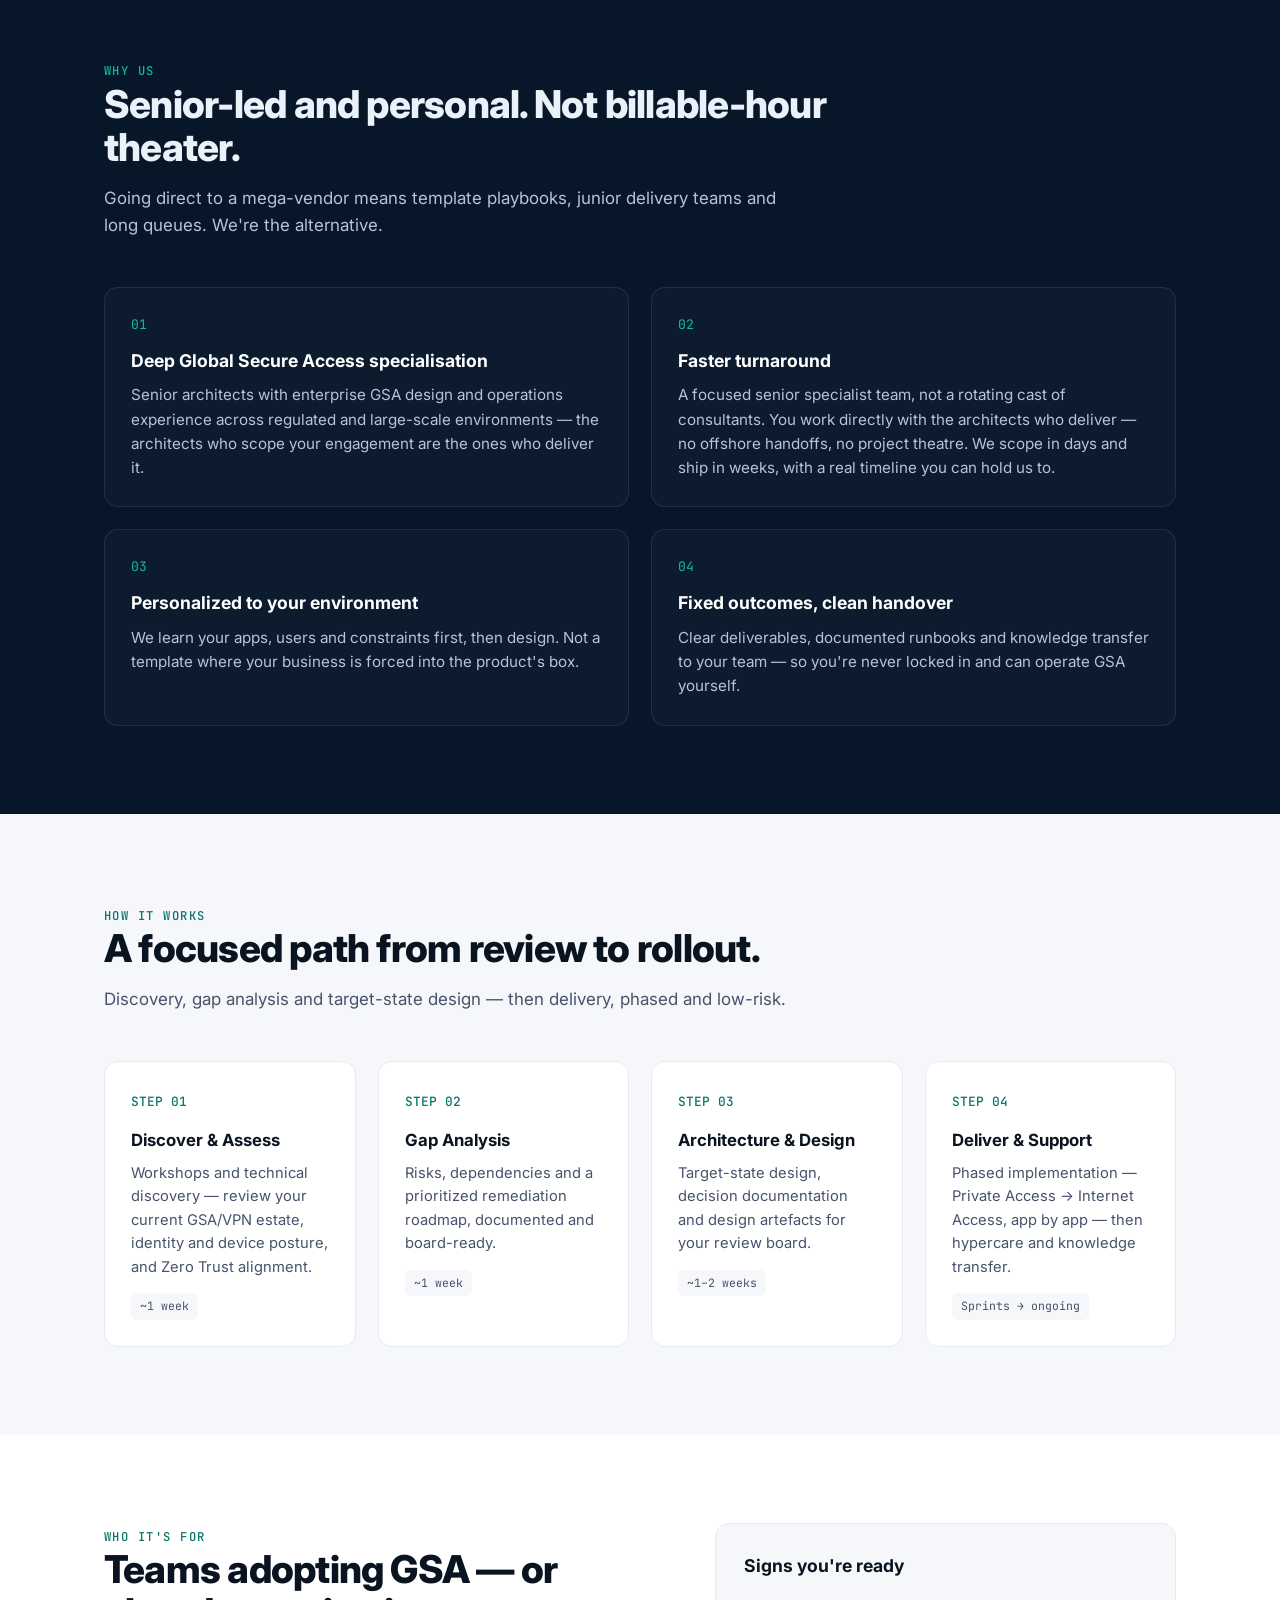
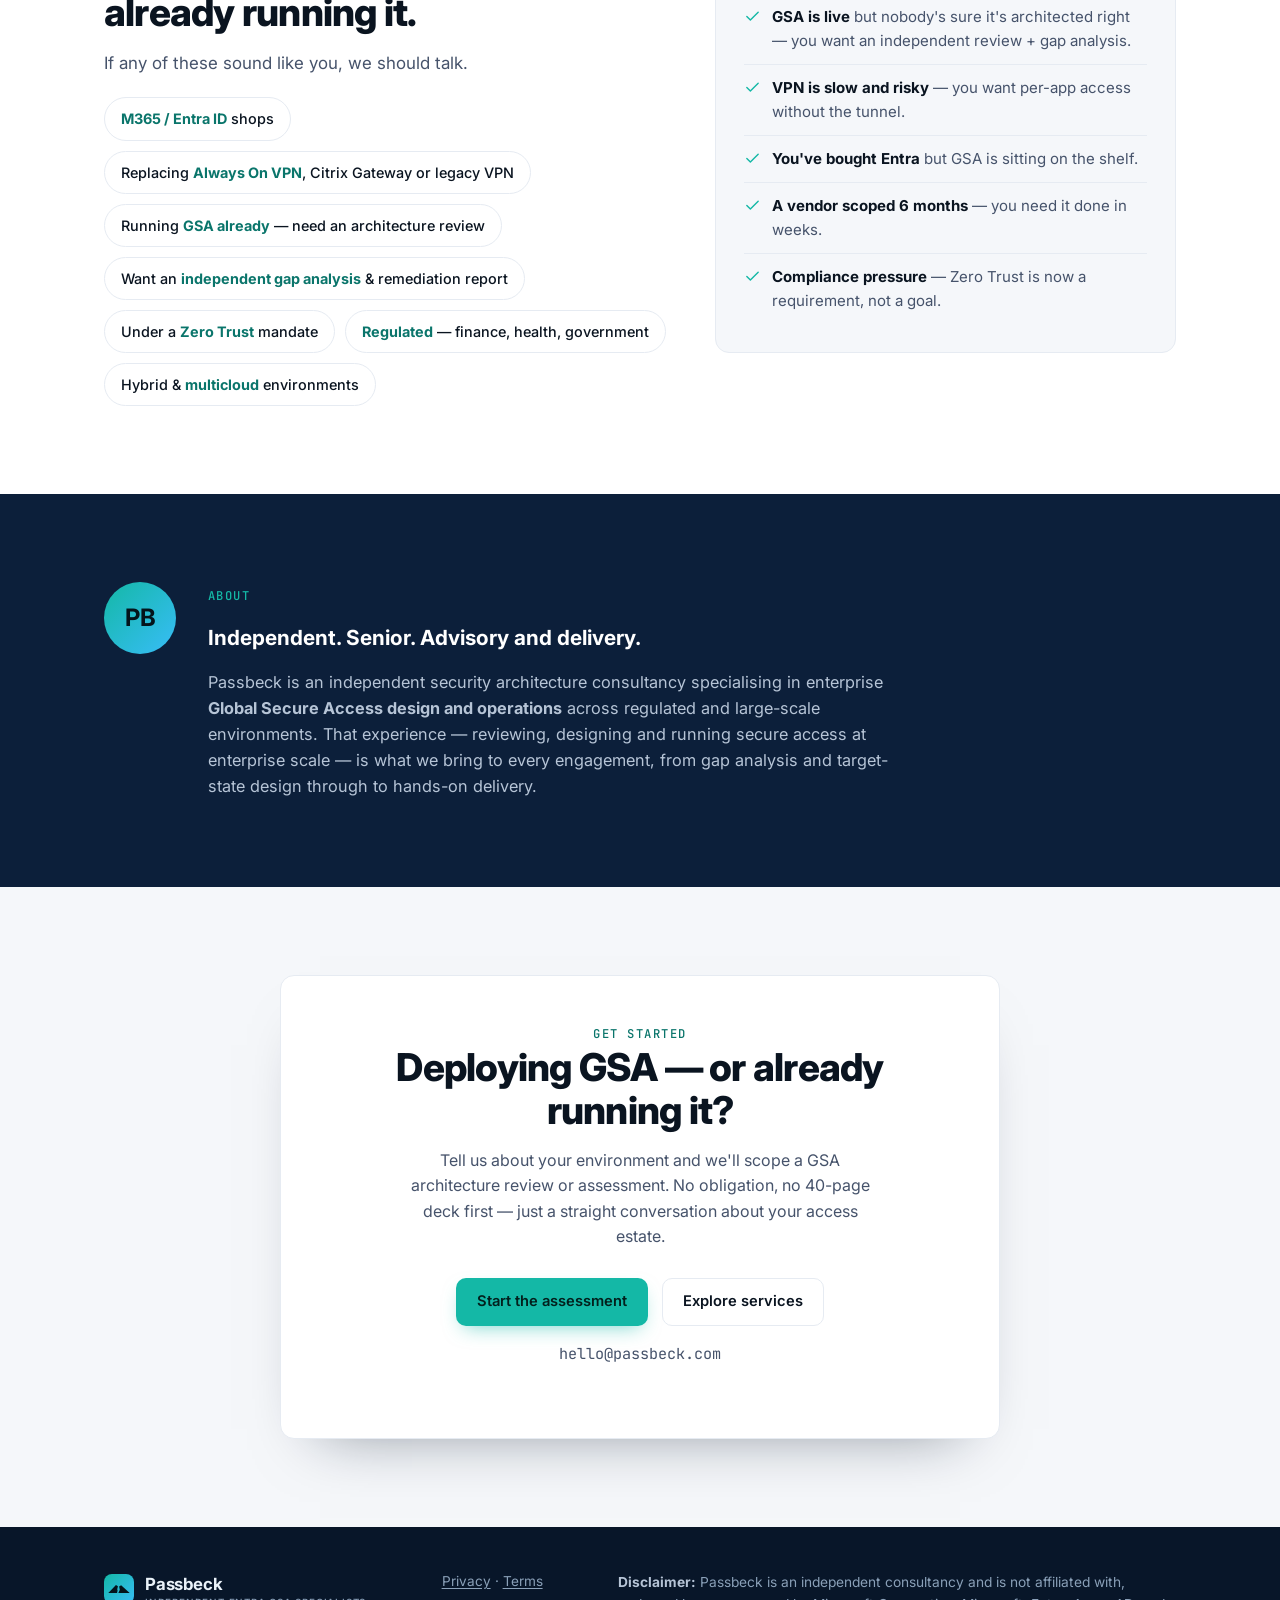
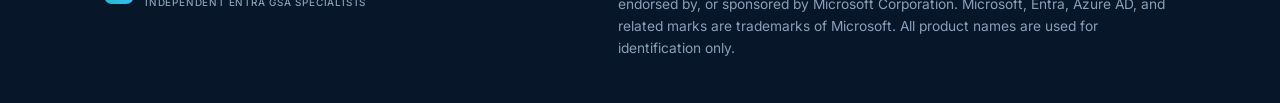
==== commit 0e3a8611: "Privacy accuracy + content corrections: Windows365/AVD guide, homepage precision, licensing FAQ, gui" ====
--- a/index.html
+++ b/index.html
@@ -88,7 +88,7 @@
       <div class="copy reveal">
         <span class="kicker">The shift</span>
         <h2>Your VPN is a liability, not a strategy.</h2>
-        <p>A legacy VPN gives anyone with a tunnel broad access to the whole network. Microsoft's answer — Global Secure Access — replaces that with <strong>per-app, identity-based Zero Trust</strong>: users authenticate to each app, and access follows identity, device posture and risk — not the network they're on.</p>
+        <p>A traditional VPN often grants broader access than each user actually needs — one tunnel, many reachable resources. Microsoft's answer — Global Secure Access — replaces that with <strong>per-app, identity-based Zero Trust</strong>: users authenticate to each app, and access follows identity, device posture and risk — not the network they're on. Not every app forces a fresh interactive login; single sign-on and conditional access carry the user through.</p>
         <p>But buying the license is only step one. Where GSA projects stall is <strong>deployment</strong>: app discovery, connector rollout, Conditional Access migration, and change management. That's the part we do every day.</p>
       </div>
       <div class="shift reveal">
@@ -146,7 +146,7 @@
         <div class="card reveal">
           <div class="icon"><svg viewBox="0 0 1000 374.3" fill="currentColor" style="width:22px;height:8px"><path d="M357.54 0 L0 374.3 L408.83 374.3 L434.08 261.56 L417.6 198.5 L449.72 59.43 Z"/><path d="M599.55 12.57 L506.49 75.24 L537.81 227.06 L469.27 374.3 L1000 374.3 Z"/></svg></div>
           <h3>Entra Private Access (ZTNA)</h3>
-          <p>Replace your VPN. Publish on-premises and legacy apps — including TCP/UDP — with Quick Access and per-app adaptive access, no legacy tunnel required.</p>
+          <p>Replace your VPN. Start with Quick Access to migrate apps fast, then tighten each into per-app adaptive access — including TCP/UDP — with no legacy tunnel required.</p>
           <span class="tag">ZTNA · VPN REPLACEMENT</span>
         </div>
         <div class="card reveal">
@@ -262,7 +262,7 @@
         <p class="lede">If any of these sound like you, we should talk.</p>
         <div class="chips">
           <span class="chip"><b>M365 / Entra ID</b> shops</span>
-          <span class="chip">Replacing <b>Always On VPN</b>, Citrix or legacy VPN</span>
+          <span class="chip">Replacing <b>Always On VPN</b>, Citrix Gateway or legacy VPN</span>
           <span class="chip">Running <b>GSA already</b> — need an architecture review</span>
           <span class="chip">Want an <b>independent gap analysis</b> &amp; remediation report</span>
           <span class="chip">Under a <b>Zero Trust</b> mandate</span>
--- a/assets/style.css
+++ b/assets/style.css
@@ -28,6 +28,8 @@
   text-rendering: optimizeLegibility;
 }
 a { color: inherit; text-decoration: none; }
+.skip-link { position: absolute; left: -9999px; top: 0; z-index: 100; }
+.skip-link:focus { left: 16px; top: 16px; position: fixed; background: var(--white); color: var(--ink); padding: 12px 18px; border: 1px solid var(--accent); border-radius: 10px; box-shadow: 0 8px 24px -8px rgba(10,20,32,0.35); }
 .wrap { max-width: var(--maxw); margin: 0 auto; padding: 0 24px; }
 .mono { font-family: var(--mono); }
 
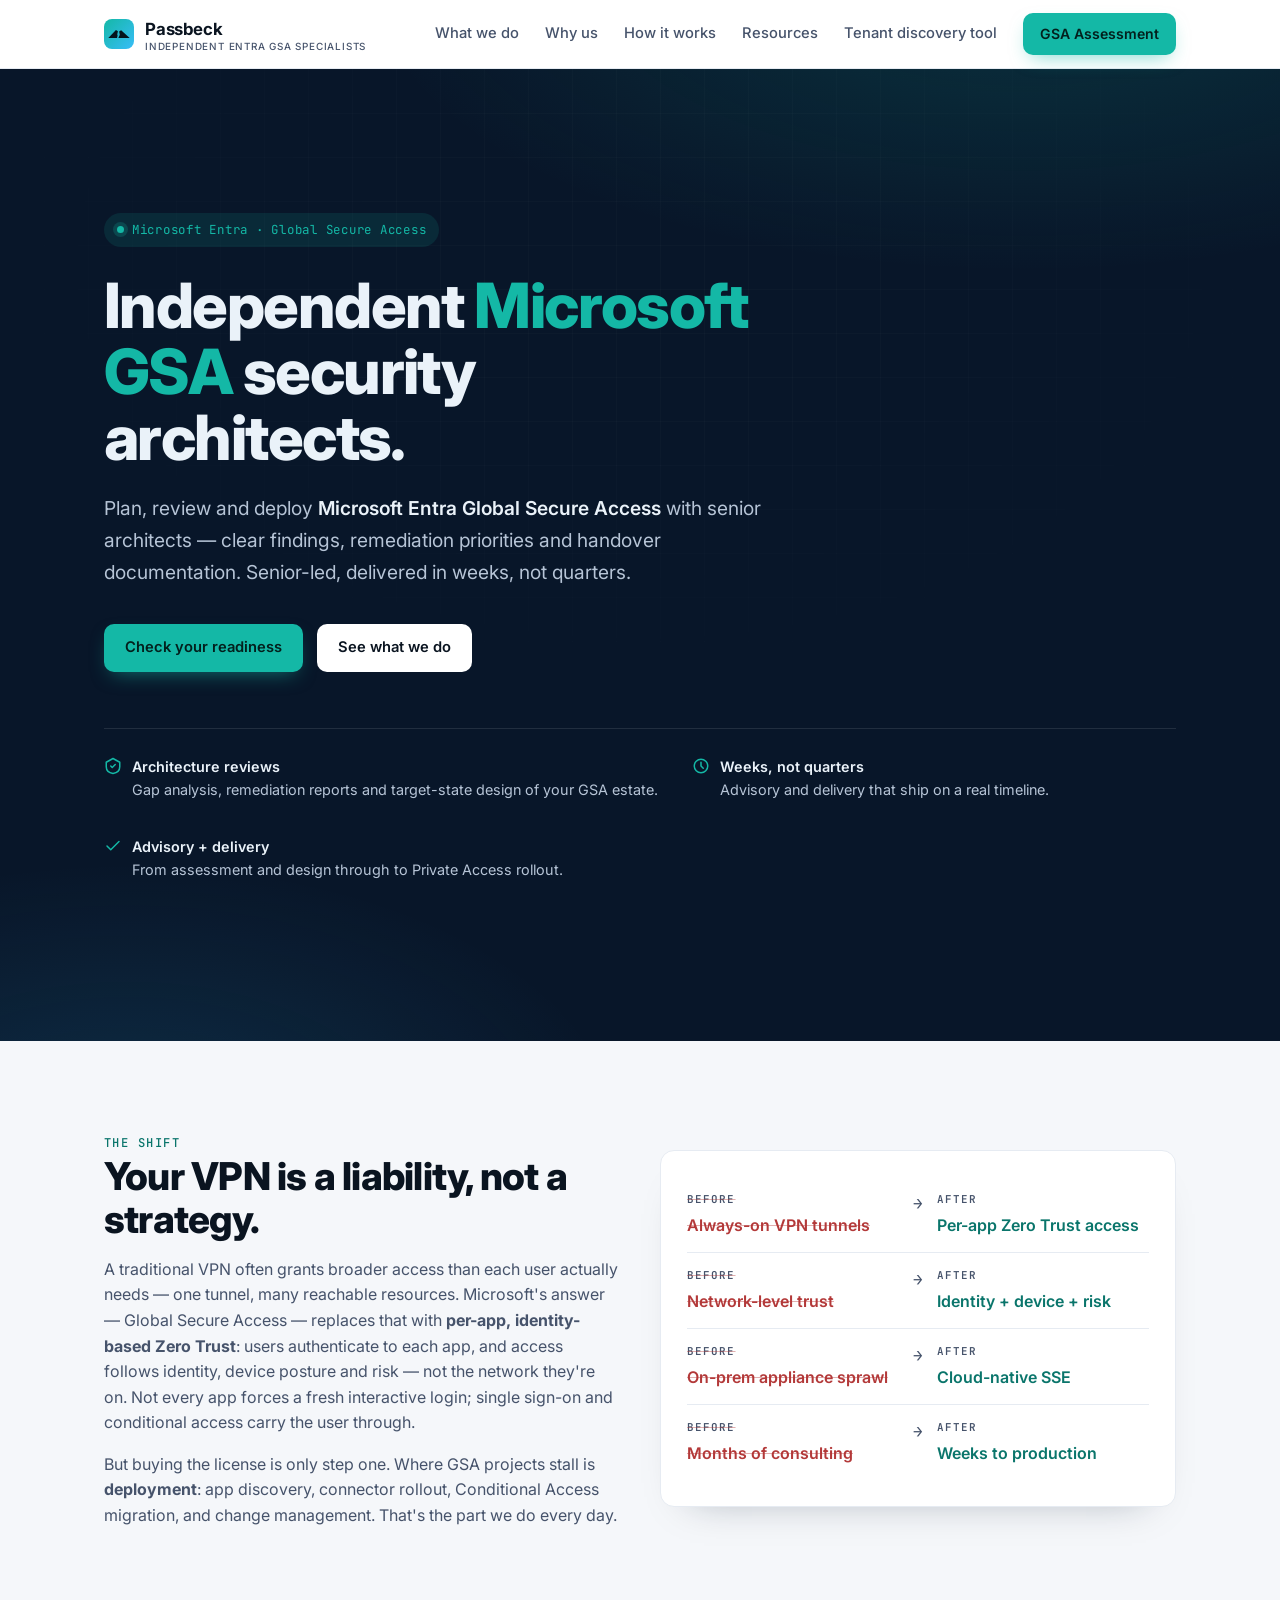
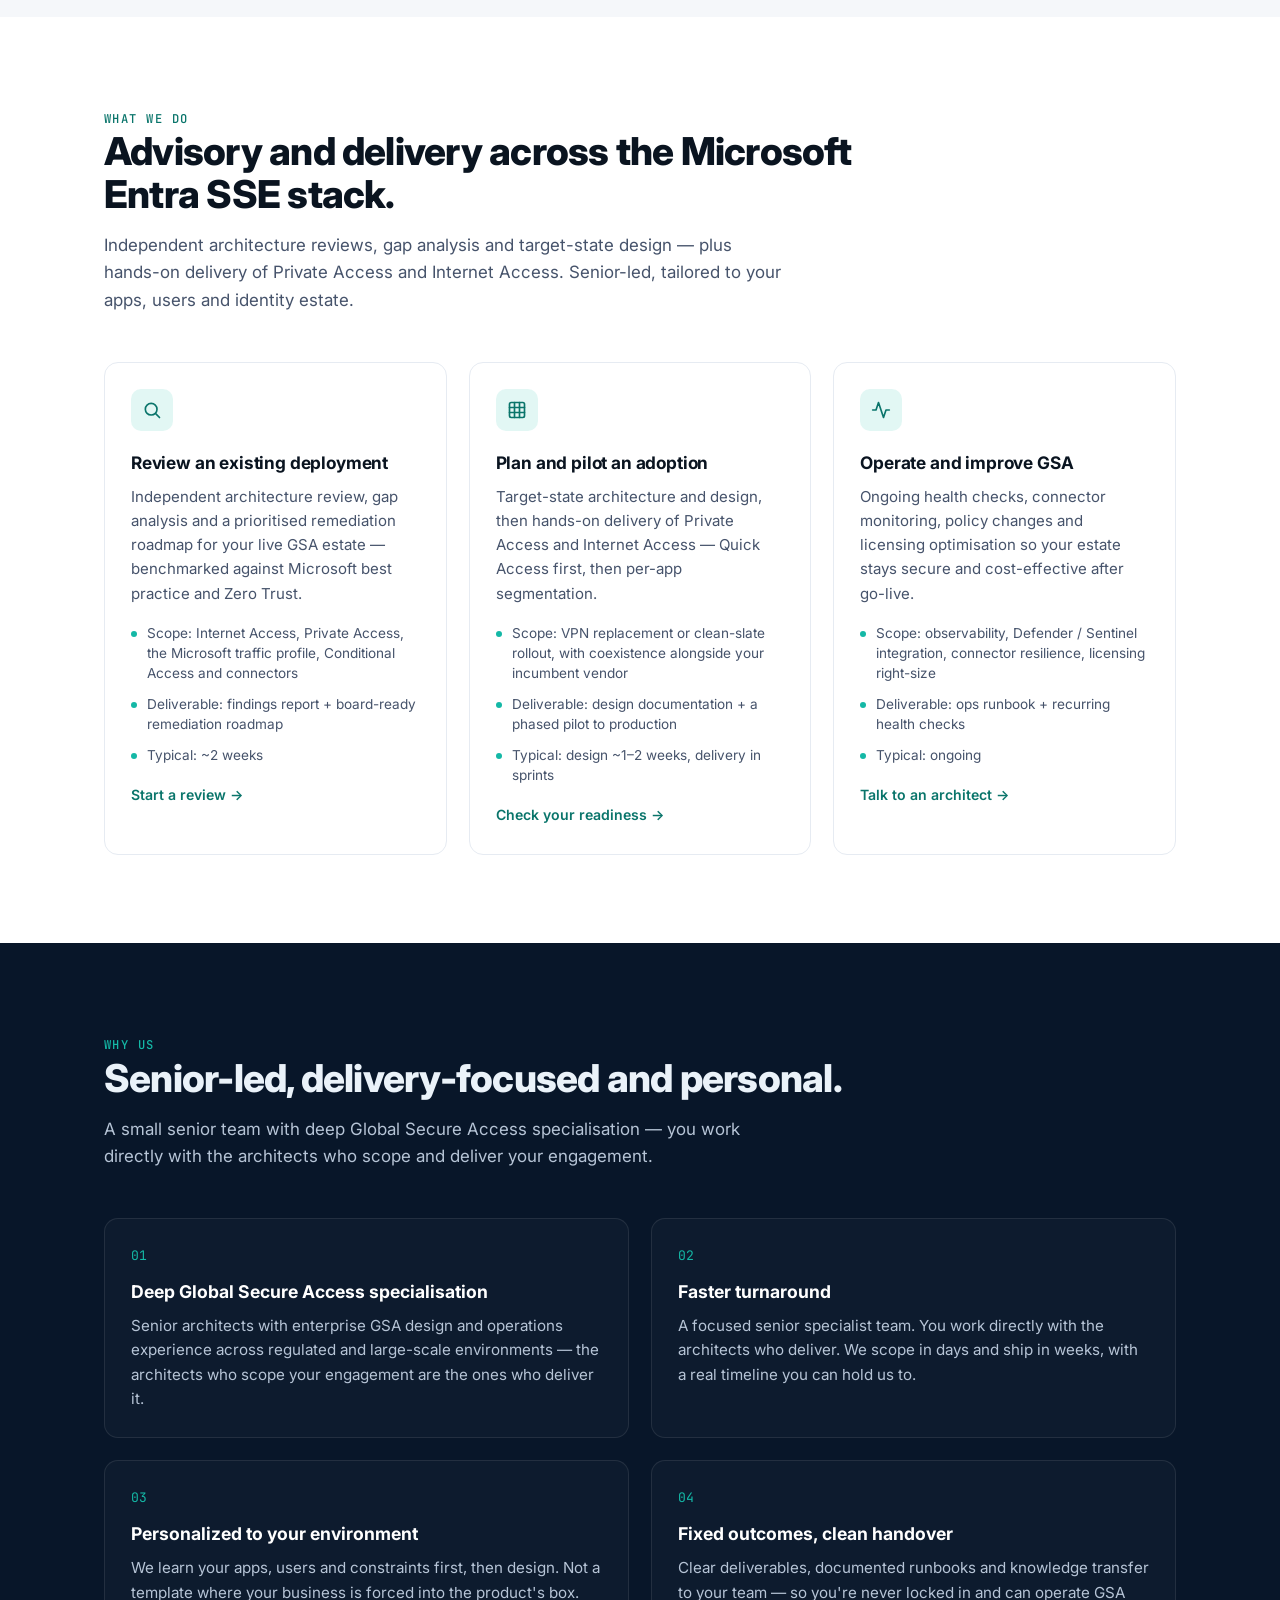
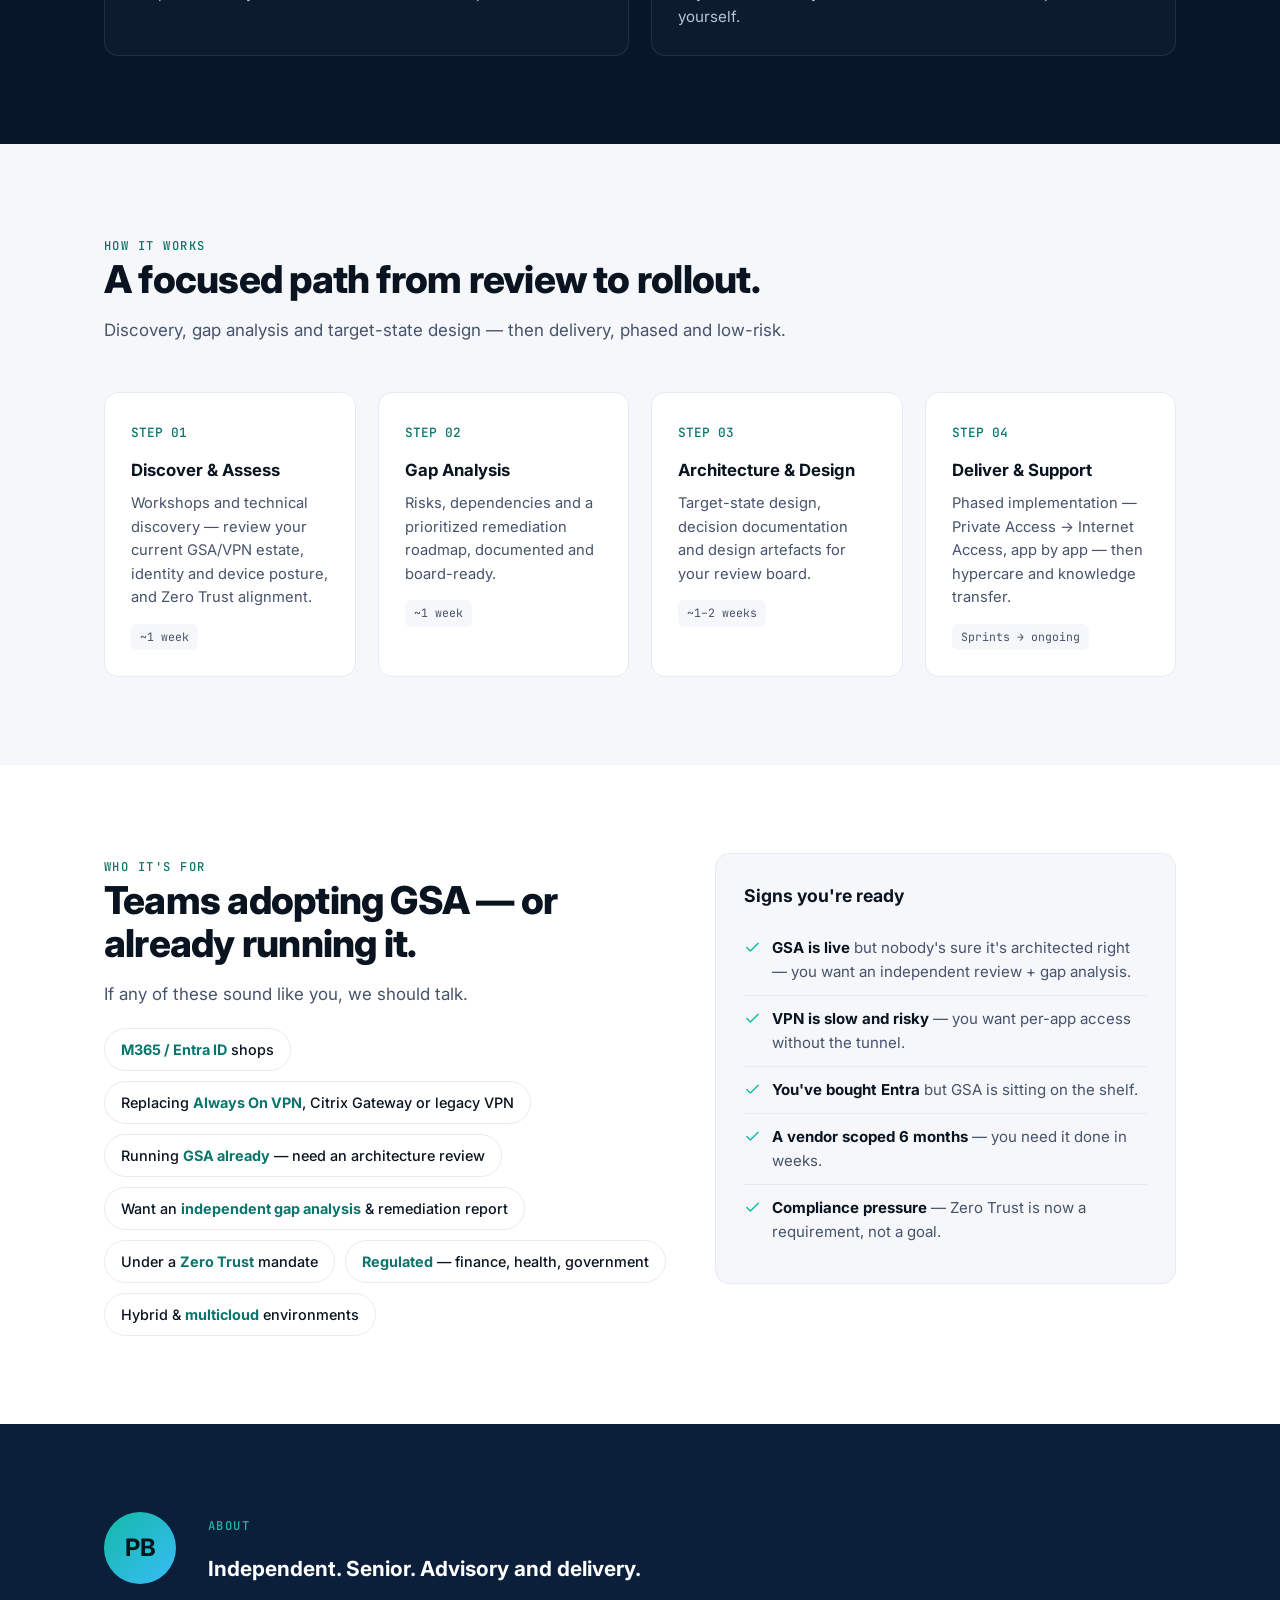
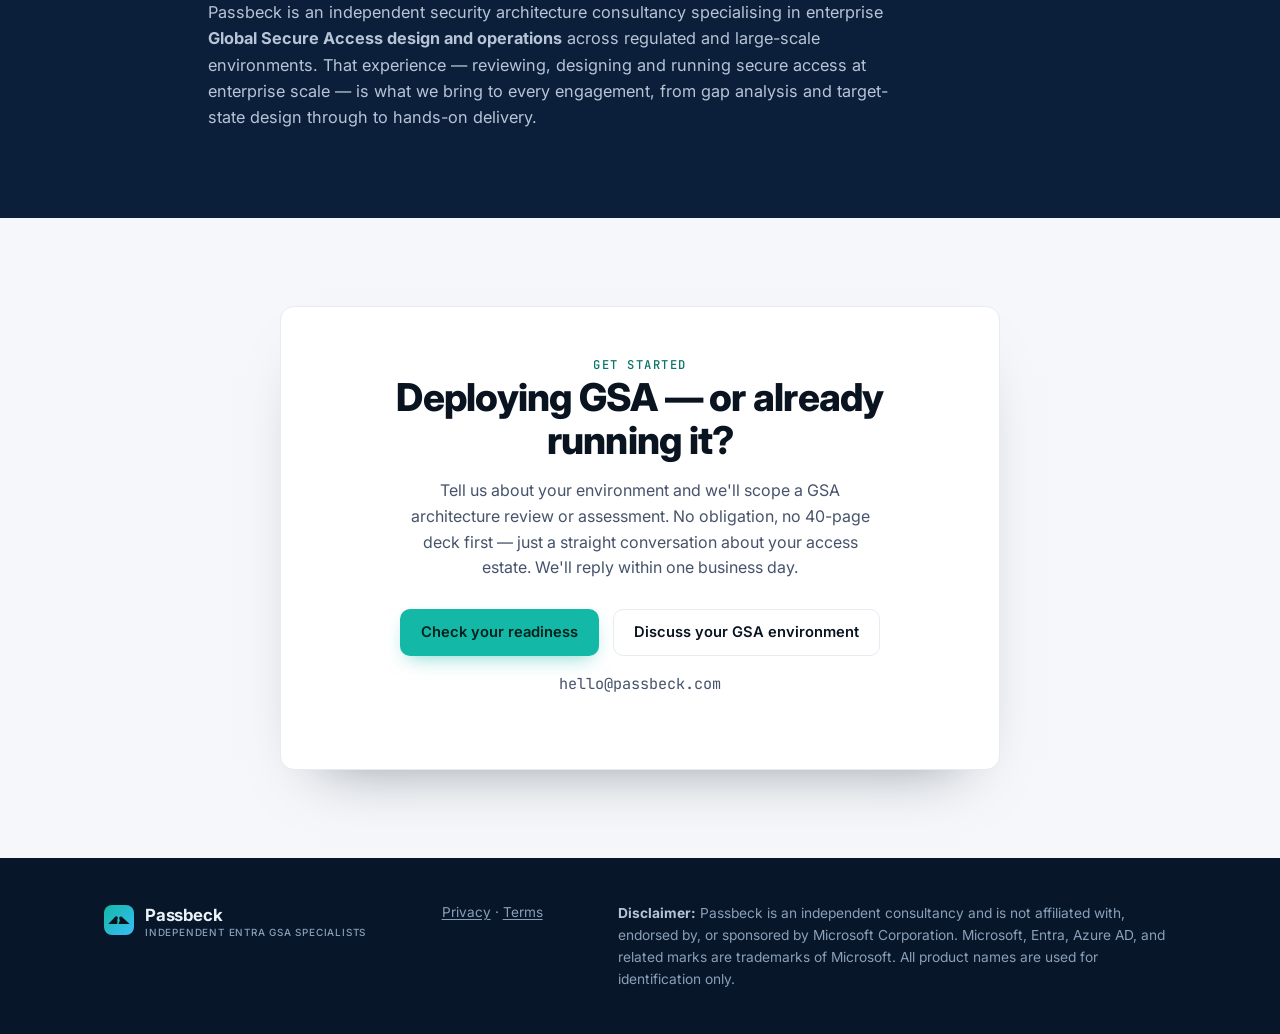
==== commit 10b9b052: "Design + conversion: fix hero gutters/contrast/above-fold, 3 service entry points, direct contact, r" ====
--- a/index.html
+++ b/index.html
@@ -44,7 +44,7 @@
       <a href="#why">Why us</a>
       <a href="#process">How it works</a>
       <a href="resources/">Resources</a>
-      <a href="discovery/">Discovery</a>
+      <a href="discovery/">Tenant discovery tool</a>
       <a href="assessment.html" class="btn btn-primary nav-cta">GSA Assessment</a>
     </nav>
     <button class="menu-btn" id="menuBtn" aria-label="Toggle menu">
@@ -60,9 +60,9 @@
     <div class="wrap hero-inner">
       <span class="eyebrow"><span class="dot"></span> Microsoft Entra · Global Secure Access</span>
       <h1>Independent <span class="accent">Microsoft GSA</span> security architects.</h1>
-      <p class="sub">Architecture reviews, gap analysis, remediation reports and target-state design — for teams adopting <strong>Microsoft Entra Global Secure Access</strong>, or already running it and unsure it&apos;s architected right. Senior-led, delivered in weeks, not quarters.</p>
+      <p class="sub">Plan, review and deploy <strong>Microsoft Entra Global Secure Access</strong> with senior architects — clear findings, remediation priorities and handover documentation. Senior-led, delivered in weeks, not quarters.</p>
       <div class="hero-cta">
-        <a class="btn btn-primary" href="assessment.html">Run the GSA Impact Assessment</a>
+        <a class="btn btn-primary" href="assessment.html">Check your readiness</a>
         <a class="btn btn-light" href="#services">See what we do</a>
       </div>
       <div class="hero-foot">
@@ -127,57 +127,36 @@
       <div class="cards">
         <div class="card reveal">
           <div class="icon"><svg viewBox="0 0 24 24" fill="none" stroke="currentColor" stroke-width="2" stroke-linecap="round" stroke-linejoin="round"><circle cx="11" cy="11" r="7"/><path d="m21 21-4.3-4.3"/></svg></div>
-          <h3>GSA Architecture Review &amp; Health Check</h3>
-          <p>Independent review of your existing deployment — Internet Access, Private Access, the Microsoft traffic profile and the GSA client — benchmarked against Microsoft best practices and Zero Trust alignment.</p>
-          <span class="tag">REVIEW · HEALTH CHECK</span>
-        </div>
-        <div class="card reveal">
-          <div class="icon"><svg viewBox="0 0 24 24" fill="none" stroke="currentColor" stroke-width="2" stroke-linecap="round" stroke-linejoin="round"><rect x="8" y="2" width="8" height="4" rx="1"/><path d="M16 4h2a2 2 0 0 1 2 2v14a2 2 0 0 1-2 2H6a2 2 0 0 1-2-2V6a2 2 0 0 1 2-2h2"/><path d="M9 12h6M9 16h6"/></svg></div>
-          <h3>Gap Analysis &amp; Remediation Reports</h3>
-          <p>Detailed gap analysis with a prioritized remediation roadmap — risks, dependencies and improvement opportunities, documented and board-ready.</p>
-          <span class="tag">GAP ANALYSIS · REMEDIATION</span>
+          <h3>Review an existing deployment</h3>
+          <p>Independent architecture review, gap analysis and a prioritised remediation roadmap for your live GSA estate — benchmarked against Microsoft best practice and Zero Trust.</p>
+          <ul class="card-list">
+            <li>Scope: Internet Access, Private Access, the Microsoft traffic profile, Conditional Access and connectors</li>
+            <li>Deliverable: findings report + board-ready remediation roadmap</li>
+            <li>Typical: ~2 weeks</li>
+          </ul>
+          <a class="card-link" href="assessment.html">Start a review &rarr;</a>
         </div>
         <div class="card reveal">
           <div class="icon"><svg viewBox="0 0 24 24" fill="none" stroke="currentColor" stroke-width="2" stroke-linecap="round" stroke-linejoin="round"><rect x="3" y="3" width="18" height="18" rx="2"/><path d="M3 9h18M3 15h18M9 3v18M15 3v18"/></svg></div>
-          <h3>Target-State Architecture &amp; Design</h3>
-          <p>Secure internet and private access architecture, identity and device integration models, and decision documentation for your architecture review board.</p>
-          <span class="tag">TARGET-STATE · DESIGN</span>
-        </div>
-        <div class="card reveal">
-          <div class="icon"><svg viewBox="0 0 1000 374.3" fill="currentColor" style="width:22px;height:8px"><path d="M357.54 0 L0 374.3 L408.83 374.3 L434.08 261.56 L417.6 198.5 L449.72 59.43 Z"/><path d="M599.55 12.57 L506.49 75.24 L537.81 227.06 L469.27 374.3 L1000 374.3 Z"/></svg></div>
-          <h3>Entra Private Access (ZTNA)</h3>
-          <p>Replace your VPN. Start with Quick Access to migrate apps fast, then tighten each into per-app adaptive access — including TCP/UDP — with no legacy tunnel required.</p>
-          <span class="tag">ZTNA · VPN REPLACEMENT</span>
-        </div>
-        <div class="card reveal">
-          <div class="icon"><svg viewBox="0 0 24 24" fill="none" stroke="currentColor" stroke-width="2" stroke-linecap="round" stroke-linejoin="round"><circle cx="12" cy="12" r="9"/><path d="M3 12h18M12 3a15 15 0 0 1 0 18M12 3a15 15 0 0 0 0 18"/></svg></div>
-          <h3>Entra Internet Access (SWG)</h3>
-          <p>Roll out an identity-based Secure Web Gateway — web content filtering, threat protection and conditional controls for internet, SaaS and Microsoft 365 traffic.</p>
-          <span class="tag">SWG · SECURE WEB GATEWAY</span>
-        </div>
-        <div class="card reveal">
-          <div class="icon"><svg viewBox="0 0 24 24" fill="none" stroke="currentColor" stroke-width="2" stroke-linecap="round" stroke-linejoin="round"><path d="M17 21v-2a4 4 0 0 0-4-4H5a4 4 0 0 0-4 4v2"/><circle cx="9" cy="7" r="4"/><path d="M23 21v-2a4 4 0 0 0-3-3.87M16 3.13a4 4 0 0 1 0 7.75"/></svg></div>
-          <h3>Conditional Access &amp; Identity</h3>
-          <p>Design and migrate the identity, device and Conditional Access model — Entra ID, Intune compliance and sign-in risk, across Windows 11 and Azure Virtual Desktop.</p>
-          <span class="tag">ENTRA SUITE · IDENTITY</span>
+          <h3>Plan and pilot an adoption</h3>
+          <p>Target-state architecture and design, then hands-on delivery of Private Access and Internet Access — Quick Access first, then per-app segmentation.</p>
+          <ul class="card-list">
+            <li>Scope: VPN replacement or clean-slate rollout, with coexistence alongside your incumbent vendor</li>
+            <li>Deliverable: design documentation + a phased pilot to production</li>
+            <li>Typical: design ~1–2 weeks, delivery in sprints</li>
+          </ul>
+          <a class="card-link" href="assessment.html">Check your readiness &rarr;</a>
         </div>
         <div class="card reveal">
           <div class="icon"><svg viewBox="0 0 24 24" fill="none" stroke="currentColor" stroke-width="2" stroke-linecap="round" stroke-linejoin="round"><path d="M22 12h-4l-3 9L9 3l-3 9H2"/></svg></div>
-          <h3>Security Monitoring &amp; Operations</h3>
-          <p>Telemetry, logging, Defender and Sentinel integration recommendations so your GSA estate stays observable, operable and audit-ready.</p>
-          <span class="tag">MONITORING · SENTINEL</span>
-        </div>
-        <div class="card reveal">
-          <div class="icon"><svg viewBox="0 0 24 24" fill="none" stroke="currentColor" stroke-width="2" stroke-linecap="round" stroke-linejoin="round"><path d="M12 1v22M17 5H9.5a3.5 3.5 0 0 0 0 7h5a3.5 3.5 0 0 1 0 7H6"/></svg></div>
-          <h3>Entra Suite Licensing &amp; Optimization</h3>
-          <p>Right-size your Microsoft Entra Suite, Entra ID P1/P2 and GSA licensing so you pay for what you use — and unlock features you've already bought.</p>
-          <span class="tag">LICENSING · COST</span>
-        </div>
-        <div class="card reveal">
-          <div class="icon"><svg viewBox="0 0 24 24" fill="none" stroke="currentColor" stroke-width="2" stroke-linecap="round" stroke-linejoin="round"><path d="M10.3 3.9 1.8 18a2 2 0 0 0 1.7 3h17a2 2 0 0 0 1.7-3L13.7 3.9a2 2 0 0 0-3.4 0z"/><path d="M12 9v4M12 17h.01"/></svg></div>
-          <h3>Managed Secure Access</h3>
-          <p>Ongoing operations — health checks, connector monitoring, policy changes and incident support — so your GSA estate stays secure after go-live.</p>
-          <span class="tag">ONGOING · SUPPORT</span>
+          <h3>Operate and improve GSA</h3>
+          <p>Ongoing health checks, connector monitoring, policy changes and licensing optimisation so your estate stays secure and cost-effective after go-live.</p>
+          <ul class="card-list">
+            <li>Scope: observability, Defender / Sentinel integration, connector resilience, licensing right-size</li>
+            <li>Deliverable: ops runbook + recurring health checks</li>
+            <li>Typical: ongoing</li>
+          </ul>
+          <a class="card-link" href="mailto:hello@passbeck.com">Talk to an architect &rarr;</a>
         </div>
       </div>
     </div>
@@ -188,8 +167,8 @@
     <div class="wrap">
       <div class="sec-head reveal">
         <span class="kicker">Why us</span>
-        <h2>Senior-led and personal. Not billable-hour theater.</h2>
-        <p class="lede">Going direct to a mega-vendor means template playbooks, junior delivery teams and long queues. We're the alternative.</p>
+        <h2>Senior-led, delivery-focused and personal.</h2>
+        <p class="lede">A small senior team with deep Global Secure Access specialisation — you work directly with the architects who scope and deliver your engagement.</p>
       </div>
       <div class="grid">
         <div class="why-item reveal">
@@ -200,7 +179,7 @@
         <div class="why-item reveal">
           <div class="num">02</div>
           <h3>Faster turnaround</h3>
-          <p>A focused senior specialist team, not a rotating cast of consultants. You work directly with the architects who deliver — no offshore handoffs, no project theatre. We scope in days and ship in weeks, with a real timeline you can hold us to.</p>
+          <p>A focused senior specialist team. You work directly with the architects who deliver. We scope in days and ship in weeks, with a real timeline you can hold us to.</p>
         </div>
         <div class="why-item reveal">
           <div class="num">03</div>
@@ -301,12 +280,12 @@
       <div class="box reveal">
         <span class="kicker">Get started</span>
         <h2>Deploying GSA — or already running it?</h2>
-        <p>Tell us about your environment and we'll scope a GSA architecture review or assessment. No obligation, no 40-page deck first — just a straight conversation about your access estate.</p>
+        <p>Tell us about your environment and we'll scope a GSA architecture review or assessment. No obligation, no 40-page deck first — just a straight conversation about your access estate. We'll reply within one business day.</p>
         <div class="actions">
-          <a class="btn btn-primary" href="assessment.html">Start the assessment</a>
-          <a class="btn btn-ghost" href="#services">Explore services</a>
-        </div>
-        <p class="email">hello@passbeck.com</p>
+          <a class="btn btn-primary" href="assessment.html">Check your readiness</a>
+          <a class="btn btn-ghost" href="mailto:hello@passbeck.com">Discuss your GSA environment</a>
+        </div>
+        <p class="email"><a href="mailto:hello@passbeck.com">hello@passbeck.com</a></p>
       </div>
     </div>
   </section>
--- a/assets/style.css
+++ b/assets/style.css
@@ -87,7 +87,7 @@
   -webkit-mask-image: radial-gradient(900px 600px at 50% 20%, #000 30%, transparent 75%);
           mask-image: radial-gradient(900px 600px at 50% 20%, #000 30%, transparent 75%);
 }
-.hero-inner { position: relative; padding: 96px 0 88px; }
+.hero-inner { position: relative; padding-top: 56px; padding-bottom: 72px; }
 .eyebrow {
   display: inline-flex; align-items: center; gap: 8px;
   font-family: var(--mono); font-size: 0.78rem; letter-spacing: 0.06em;
@@ -157,7 +157,12 @@
 .card .icon svg { width: 20px; height: 20px; }
 .card h3 { font-size: 1.08rem; letter-spacing: -0.01em; margin-bottom: 9px; }
 .card p { color: var(--ink-soft); font-size: 0.94rem; }
-.card .tag { display: inline-block; margin-top: 14px; font-family: var(--mono); font-size: 0.7rem; color: var(--accent); background: var(--accent-soft); padding: 4px 9px; border-radius: 6px; }
+.card .tag { display: inline-block; margin-top: 14px; font-family: var(--mono); font-size: 0.75rem; color: var(--accent-strong); background: var(--accent-soft); padding: 4px 9px; border-radius: 6px; }
+.card-list { list-style: none; margin-top: 12px; font-size: 0.85rem; color: var(--ink-soft); line-height: 1.5; }
+.card-list li { padding: 5px 0 5px 16px; position: relative; }
+.card-list li::before { content: ""; position: absolute; left: 0; top: 13px; width: 6px; height: 6px; border-radius: 50%; background: var(--accent); }
+.card-link { display: inline-block; margin-top: 14px; font-weight: 600; font-size: 0.88rem; color: var(--accent-strong); }
+.card-link:hover { text-decoration: underline; }
 
 /* Why us */
 .why { background: var(--navy); color: #eaf2f9; }
@@ -428,7 +433,7 @@
 @media (max-width: 560px) {
   .cards, .steps { grid-template-columns: 1fr; }
   .resource-cards { grid-template-columns: 1fr; }
-  .hero-inner { padding: 64px 0 60px; }
+  .hero-inner { padding-top: 40px; padding-bottom: 48px; }
   .page-hero { padding: 48px 0 28px; }
   section { padding: 60px 0; }
   .wiz-body { padding: 26px 20px 24px; }
